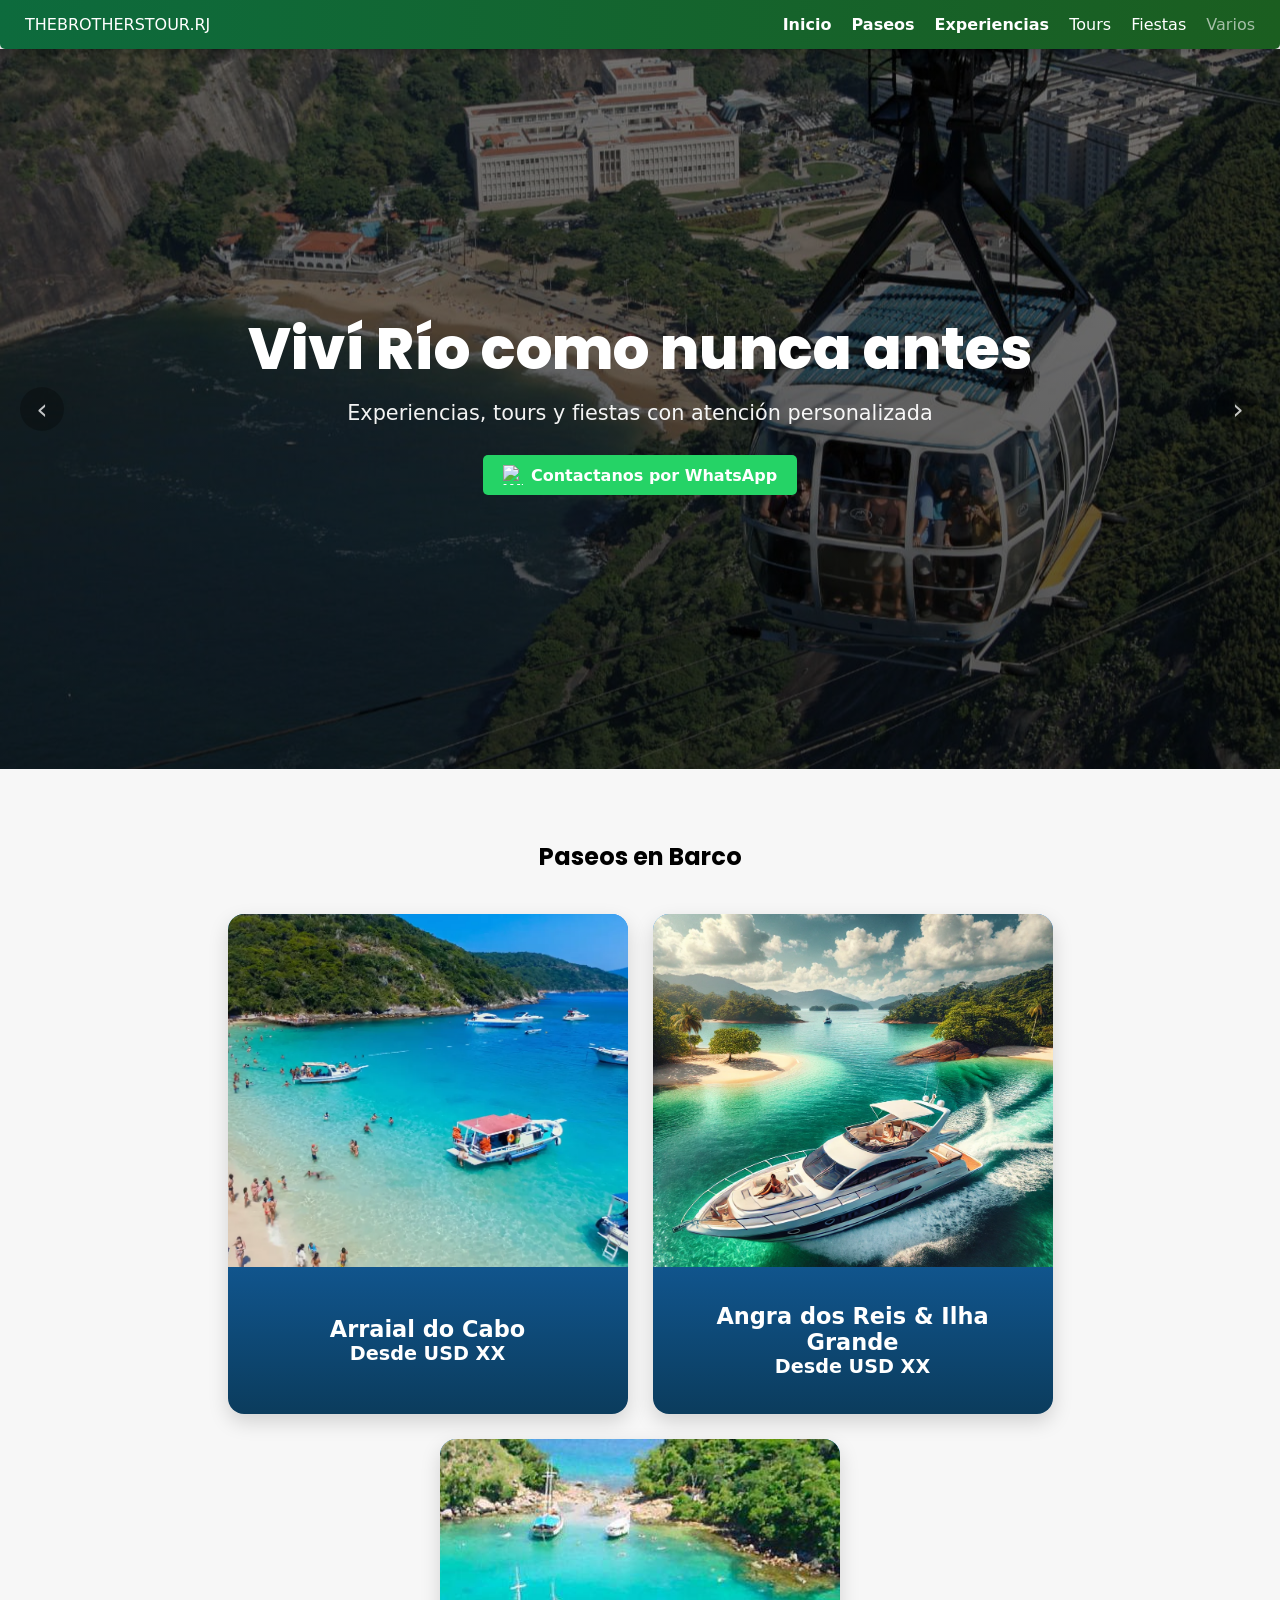
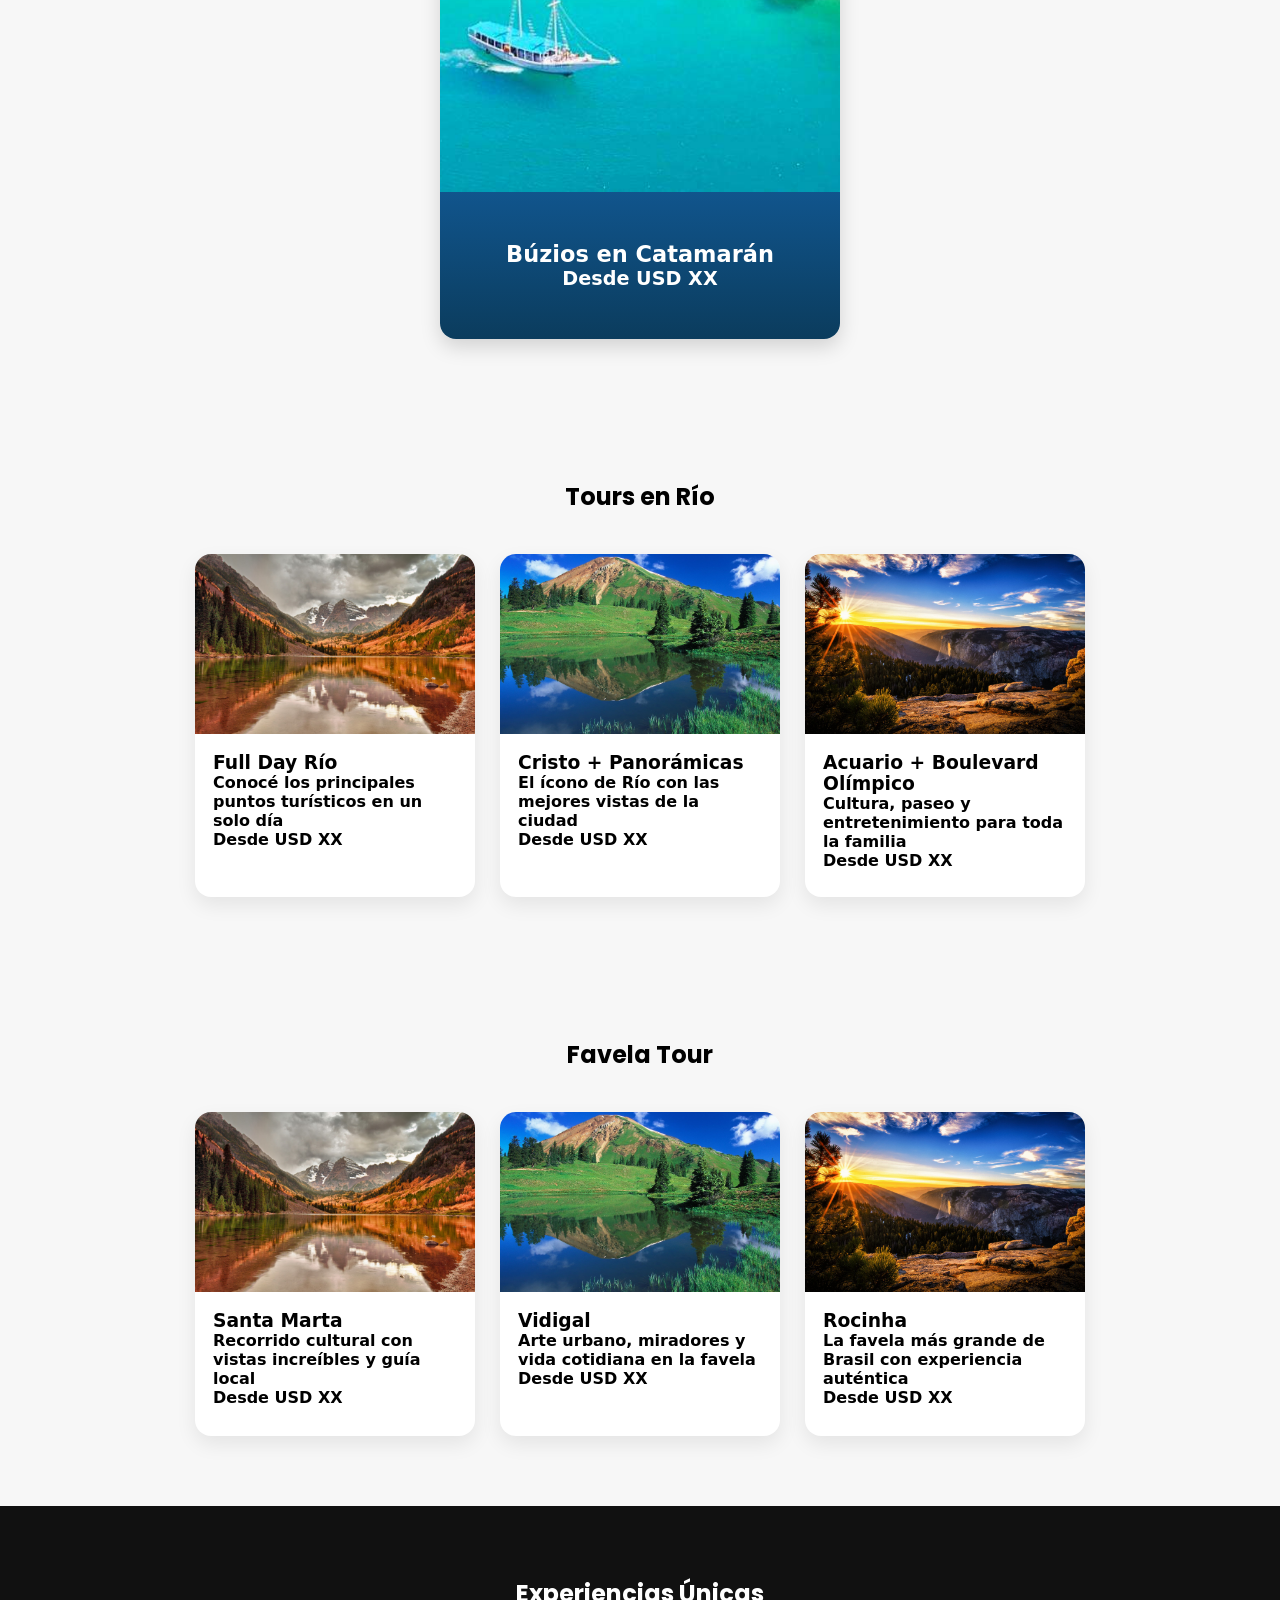
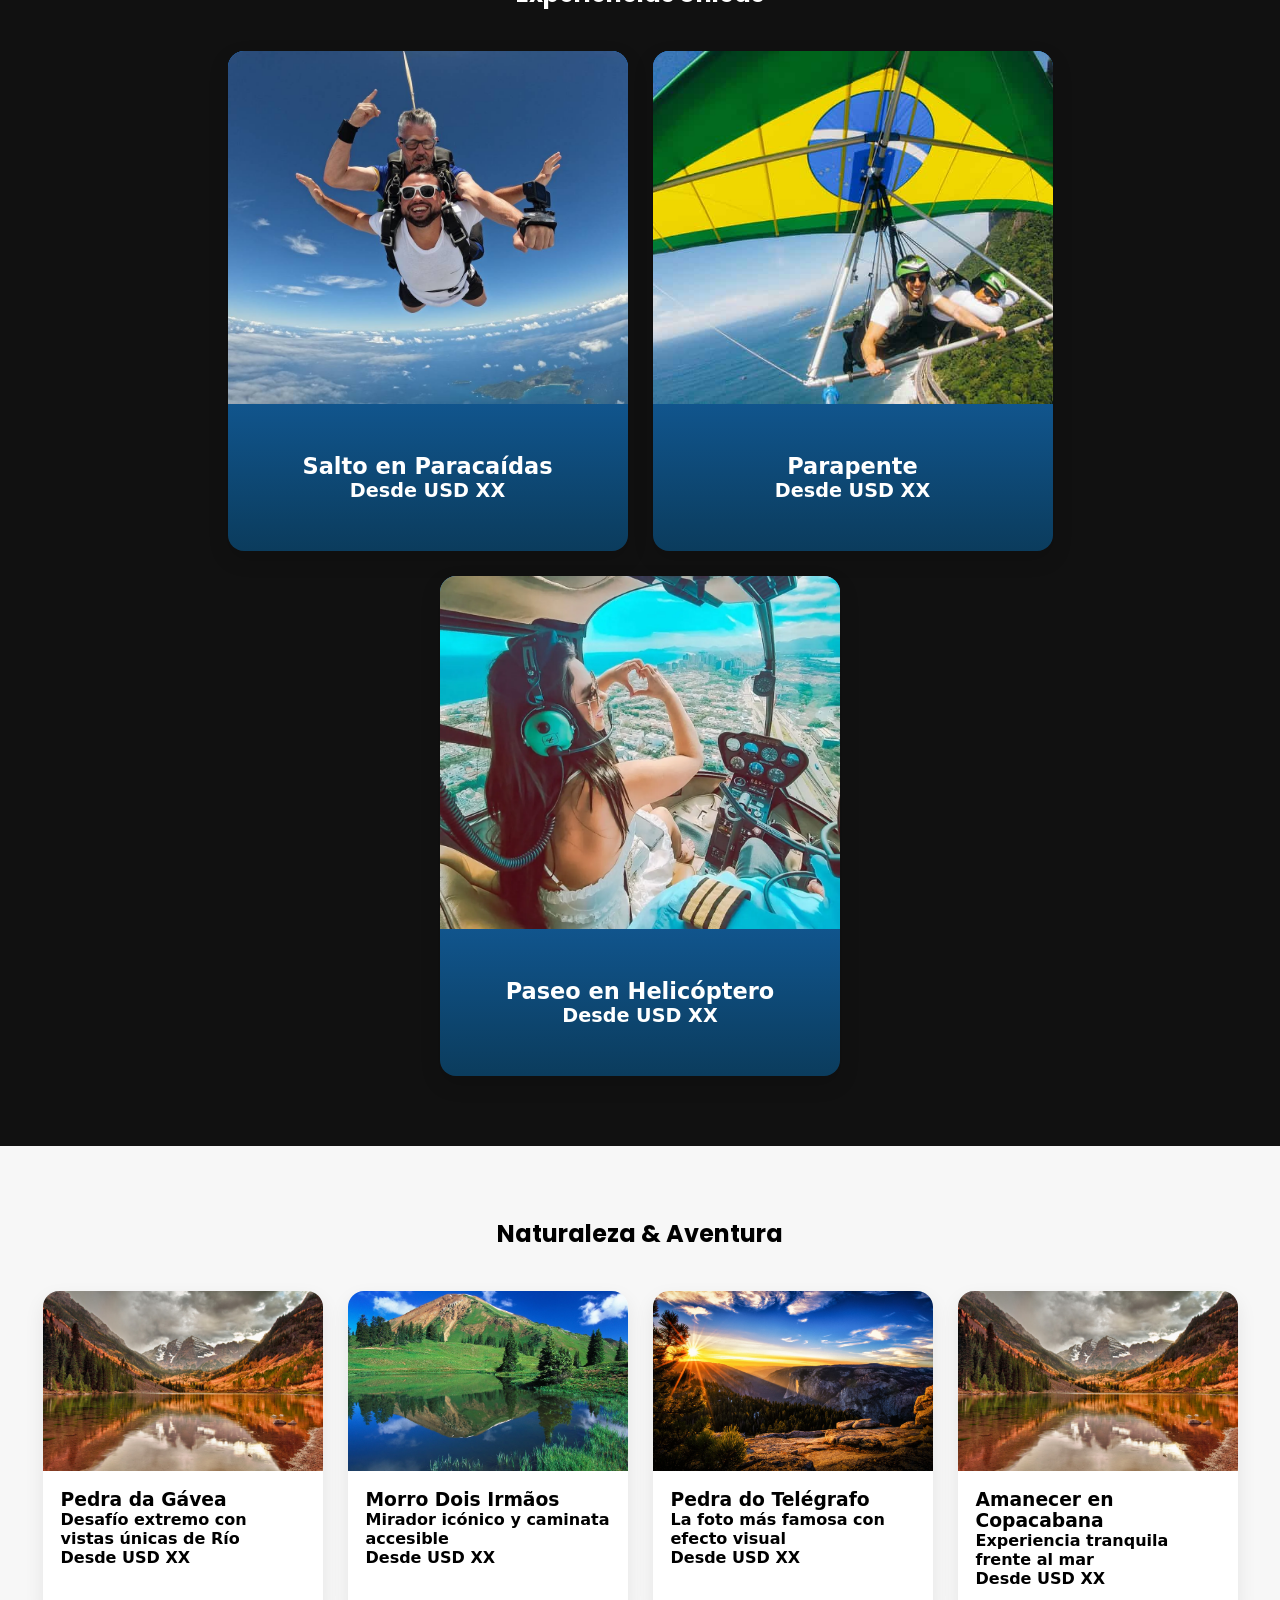
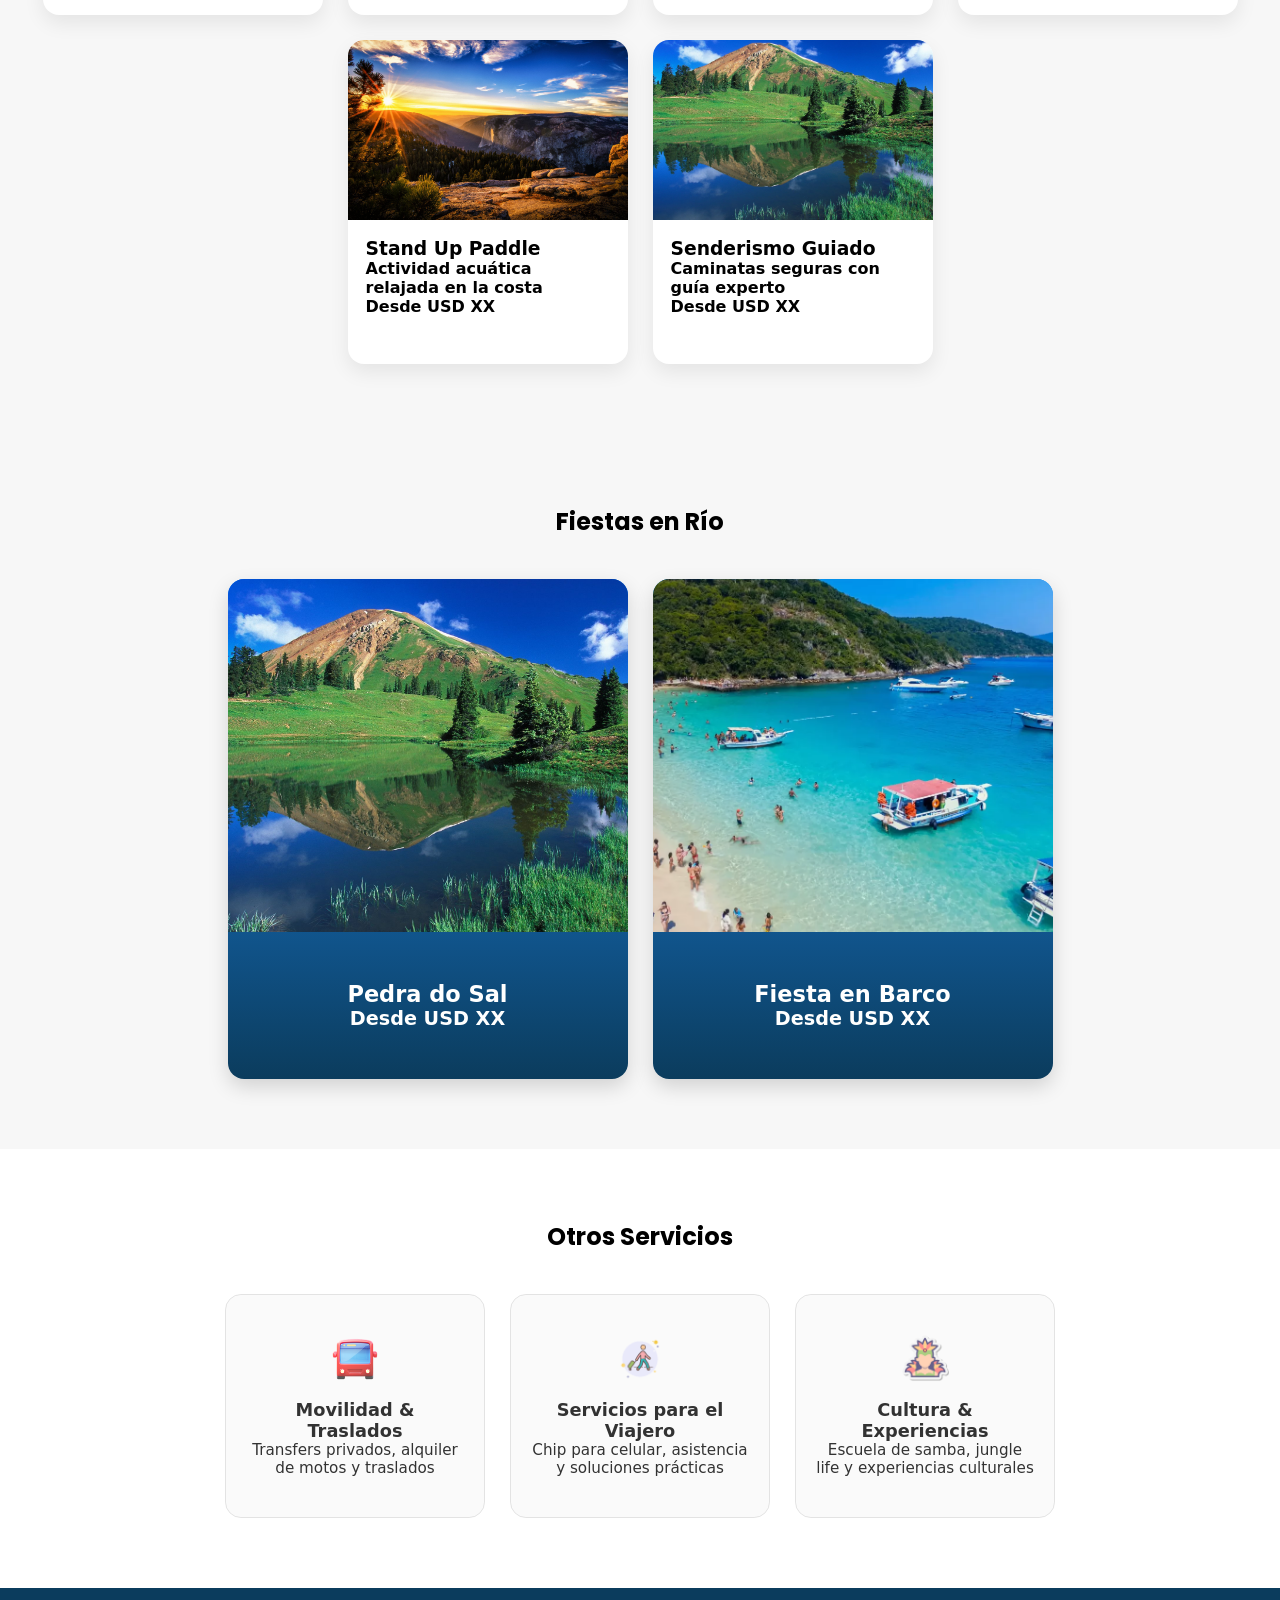
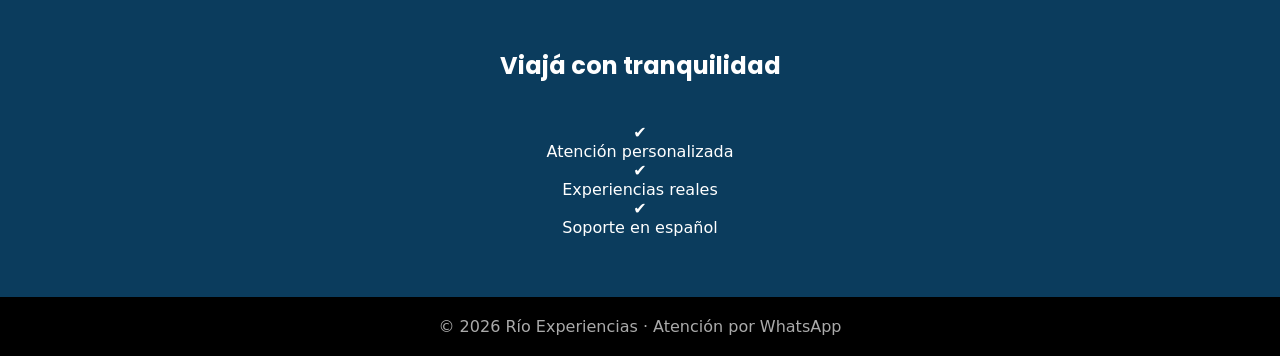
==== index.html @ 261db229 "aa" ====
<!DOCTYPE html>
<html lang="es">

<head>
    <meta charset="UTF-8">
    <title>Experiencias en Río</title>
    <meta name="viewport" content="width=device-width, initial-scale=1.0">
    <link rel="preconnect" href="https://fonts.googleapis.com">
    <link rel="preconnect" href="https://fonts.gstatic.com" crossorigin>
    <link href="https://fonts.googleapis.com/css2?family=Poppins:wght@400;700&display=swap" rel="stylesheet">
    <link rel="stylesheet" href="./css/styles.css">
</head>

<body>

    <!-- NAVBAR -->
    <header class="navbar">
        <div class="logo">THEBROTHERSTOUR.RJ</div>
        <nav>
            <a class="nav-main" href="#inicio">Inicio</a>
            <a class="nav-main" href="#paseos">Paseos</a>
            <a class="nav-main" href="#experiencias">Experiencias</a>
            <a href="#tours">Tours</a>
            <a href="#fiestas">Fiestas</a>
            <a class="nav-muted" href="#varios">Varios</a>
        </nav>
    </header>

    <!-- HERO -->
    <section class="hero" id="inicio">
        <div class="hero-slider">

            <div class="hero-slide active" style="background-image: url('./assets/portada1.jpeg');"></div>
            <div class="hero-slide" style="background-image: url('./assets/portada2.jpeg');"></div>
            <div class="hero-slide" style="background-image: url('./assets/portada3.jpeg');"></div>

        </div>

        <div class="hero-overlay"></div>

        <div class="hero-content">
            <h1>Viví Río como nunca antes</h1>
            <p>Experiencias, tours y fiestas con atención personalizada</p>
            <!-- Botón con ícono -->
            <a class="btn-whatsapp" href="https://wa.me/5491123456789" target="_blank">
                <img src="https://upload.wikimedia.org/wikipedia/commons/6/6b/WhatsApp.svg" alt="WhatsApp" class="icon">
                Contactanos por WhatsApp
            </a>
        </div>

        <button class="hero-nav prev" aria-label="Imagen anterior">‹</button>
        <button class="hero-nav next" aria-label="Imagen siguiente">›</button>
    </section>

    <main>

        <!-- PASEOS EN BARCO -->
        <section class="section section-secondary" id="paseos">
            <h2>Paseos en Barco</h2>

            <div class="cards">

                <!-- CARD 1 -->
                <a href="pages/paseos.html#arraial" class="card-link">
                    <article class="card card-primary">
                        <div class="card-media">
                            <img src="./assets/docabo.jpg" alt="Paseo en barco en Arraial do Cabo">
                        </div>
                        <div class="card-content">
                            <h3 class="card-title">Arraial do Cabo</h3>
                            <span class="card-price">Desde USD XX</span>
                        </div>
                    </article>
                </a>

                <!-- CARD 2 -->
                <a href="pages/paseos.html#angra" class="card-link">
                    <article class="card card-primary">
                        <div class="card-media">
                            <img src="./assets/angradosreis.jpeg" alt="Paseo en barco en Angra dos Reis e Ilha Grande">
                        </div>
                        <div class="card-content">
                            <h3 class="card-title">Angra dos Reis & Ilha Grande</h3>
                            <span class="card-price">Desde USD XX</span>
                        </div>
                    </article>
                </a>

                <!-- CARD 3 -->
                <a href="./pages/paseos.html#buzios" class="card-link">
                    <article class="card card-primary">
                        <div class="card-media">
                            <img src="./assets/buzioscatamaran.jpeg" alt="Paseo en catamarán en Búzios">
                        </div>
                        <div class="card-content">
                            <h3 class="card-title">Búzios en Catamarán</h3>
                            <span class="card-price">Desde USD XX</span>
                        </div>
                    </article>
                </a>

            </div>
        </section>

        <!-- TOURS EN RÍO -->
        <section class="section section-secondary" id="tours">
            <h2>Tours en Río</h2>

            <div class="cards">

                <!-- CARD 1 -->
                <article class="card card-secondary">
                    <div class="card-media">
                        <img src="./assets/prueba1.jpg" alt="Tour Full Day por Río de Janeiro">
                    </div>

                    <div class="card-content">
                        <h3 class="card-title">Full Day Río</h3>
                        <p class="card-description">
                            Conocé los principales puntos turísticos en un solo día
                        </p>
                        <span class="card-price">Desde USD XX</span>
                    </div>
                </article>

                <!-- CARD 2 -->
                <article class="card card-secondary">
                    <div class="card-media">
                        <img src="./assets/prueba2.jpg" alt="Cristo Redentor y vistas panorámicas de Río">
                    </div>

                    <div class="card-content">
                        <h3 class="card-title">Cristo + Panorámicas</h3>
                        <p class="card-description">
                            El ícono de Río con las mejores vistas de la ciudad
                        </p>
                        <span class="card-price">Desde USD XX</span>
                    </div>
                </article>

                <!-- CARD 3 -->
                <article class="card card-secondary">
                    <div class="card-media">
                        <img src="./assets/prueba3.jpg" alt="Acuario de Río y Boulevard Olímpico">
                    </div>

                    <div class="card-content">
                        <h3 class="card-title">Acuario + Boulevard Olímpico</h3>
                        <p class="card-description">
                            Cultura, paseo y entretenimiento para toda la familia
                        </p>
                        <span class="card-price">Desde USD XX</span>
                    </div>
                </article>

            </div>
        </section>

        <!-- FAVELA TOUR -->
        <section class="section section-secondary">
            <h2>Favela Tour</h2>

            <div class="cards">

                <!-- CARD 1 -->
                <article class="card card-secondary">
                    <div class="card-media">
                        <img src="./assets/prueba1.jpg" alt="Favela Santa Marta Río de Janeiro">
                    </div>

                    <div class="card-content">
                        <h3 class="card-title">Santa Marta</h3>
                        <p class="card-description">
                            Recorrido cultural con vistas increíbles y guía local
                        </p>
                        <span class="card-price">Desde USD XX</span>
                    </div>
                </article>

                <!-- CARD 2 -->
                <article class="card card-secondary">
                    <div class="card-media">
                        <img src="./assets/prueba2.jpg" alt="Favela Vidigal Río de Janeiro">
                    </div>

                    <div class="card-content">
                        <h3 class="card-title">Vidigal</h3>
                        <p class="card-description">
                            Arte urbano, miradores y vida cotidiana en la favela
                        </p>
                        <span class="card-price">Desde USD XX</span>
                    </div>
                </article>

                <!-- CARD 3 -->
                <article class="card card-secondary">
                    <div class="card-media">
                        <img src="./assets/prueba3.jpg" alt="Favela Rocinha Río de Janeiro">
                    </div>

                    <div class="card-content">
                        <h3 class="card-title">Rocinha</h3>
                        <p class="card-description">
                            La favela más grande de Brasil con experiencia auténtica
                        </p>
                        <span class="card-price">Desde USD XX</span>
                    </div>
                </article>

            </div>
        </section>


        <!-- EXPERIENCIAS -->
        <section class="section section-primary" id="experiencias">
            <h2>Experiencias Únicas</h2>

            <div class="cards">

                <!-- CARD 1 -->
                <a href="pages/experiencias.html#paracaidas" class="card-link">
                    <article class="card card-primary">
                        <div class="card-media">
                            <img src="./assets/paracaidas.jpg" alt="Salto en paracaídas en Río de Janeiro">
                        </div>

                        <div class="card-content">
                            <h3 class="card-title">Salto en Paracaídas</h3>
                            <span class="card-price">Desde USD XX</span>
                        </div>
                    </article>
                </a>

                <!-- CARD 2 -->
                <a href="pages/experiencias.html#parapente" class="card-link">
                    <article class="card card-primary">
                        <div class="card-media">
                            <img src="./assets/parapente.jpg" alt="Parapente sobre Río de Janeiro">
                        </div>

                        <div class="card-content">
                            <h3 class="card-title">Parapente</h3>
                            <span class="card-price">Desde USD XX</span>
                        </div>
                    </article>
                </a>

                <!-- CARD 3 -->
                <a href="pages/experiencias.html#helicoptero" class="card-link">
                    <article class="card card-primary">
                        <div class="card-media">
                            <img src="./assets/helicoptero.jpg" alt="Paseo en helicóptero en Río de Janeiro">
                        </div>

                        <div class="card-content">
                            <h3 class="card-title">Paseo en Helicóptero</h3>
                            <span class="card-price">Desde USD XX</span>
                        </div>
                    </article>
                </a>

            </div>
        </section>

        <!-- NATURALEZA -->
        <section class="section section-secondary">
            <h2>Naturaleza & Aventura</h2>

            <div class="cards">

                <!-- CARD 1 -->
                <article class="card card-secondary">
                    <div class="card-media">
                        <img src="./assets/prueba1.jpg" alt="Trilha a Pedra da Gávea">
                    </div>
                    <div class="card-content">
                        <h3 class="card-title">Pedra da Gávea</h3>
                        <p class="card-description">
                            Desafío extremo con vistas únicas de Río
                        </p>
                        <span class="card-price">Desde USD XX</span>
                    </div>
                </article>

                <!-- CARD 2 -->
                <article class="card card-secondary">
                    <div class="card-media">
                        <img src="./assets/prueba2.jpg" alt="Trilha Morro Dois Irmãos">
                    </div>
                    <div class="card-content">
                        <h3 class="card-title">Morro Dois Irmãos</h3>
                        <p class="card-description">
                            Mirador icónico y caminata accesible
                        </p>
                        <span class="card-price">Desde USD XX</span>
                    </div>
                </article>

                <!-- CARD 3 -->
                <article class="card card-secondary">
                    <div class="card-media">
                        <img src="./assets/prueba3.jpg" alt="Pedra do Telégrafo Río de Janeiro">
                    </div>
                    <div class="card-content">
                        <h3 class="card-title">Pedra do Telégrafo</h3>
                        <p class="card-description">
                            La foto más famosa con efecto visual
                        </p>
                        <span class="card-price">Desde USD XX</span>
                    </div>
                </article>

                <!-- CARD 4 -->
                <article class="card card-secondary">
                    <div class="card-media">
                        <img src="./assets/prueba1.jpg" alt="Amanecer en Copacabana">
                    </div>
                    <div class="card-content">
                        <h3 class="card-title">Amanecer en Copacabana</h3>
                        <p class="card-description">
                            Experiencia tranquila frente al mar
                        </p>
                        <span class="card-price">Desde USD XX</span>
                    </div>
                </article>

                <!-- CARD 5 -->
                <article class="card card-secondary">
                    <div class="card-media">
                        <img src="./assets/prueba3.jpg" alt="Stand Up Paddle en Río">
                    </div>
                    <div class="card-content">
                        <h3 class="card-title">Stand Up Paddle</h3>
                        <p class="card-description">
                            Actividad acuática relajada en la costa
                        </p>
                        <span class="card-price">Desde USD XX</span>
                    </div>
                </article>

                <!-- CARD 6 -->
                <article class="card card-secondary">
                    <div class="card-media">
                        <img src="./assets/prueba2.jpg" alt="Senderismo guiado en Río de Janeiro">
                    </div>
                    <div class="card-content">
                        <h3 class="card-title">Senderismo Guiado</h3>
                        <p class="card-description">
                            Caminatas seguras con guía experto
                        </p>
                        <span class="card-price">Desde USD XX</span>
                    </div>
                </article>

            </div>
        </section>

        <!-- FIESTAS -->
        <section class="section section-secondary" id="fiestas">
            <h2>Fiestas en Río</h2>

            <div class="cards">

                <!-- CARD 1 -->
                <a href="pages/fiestas.html#pedra-do-sal" class="card-link">
                    <article class="card card-primary">
                        <div class="card-media">
                            <img src="./assets/prueba2.jpg" alt="Fiesta en Pedra do Sal Río de Janeiro">
                        </div>

                        <div class="card-content">
                            <h3 class="card-title">Pedra do Sal</h3>
                            <span class="card-price">Desde USD XX</span>
                        </div>
                    </article>
                </a>

                <!-- CARD 2 -->
                <a href="pages/fiestas.html#fiesta-barco" class="card-link">
                    <article class="card card-primary">
                        <div class="card-media">
                            <img src="./assets/docabo.jpg" alt="Fiesta en barco en Río de Janeiro">
                        </div>

                        <div class="card-content">
                            <h3 class="card-title">Fiesta en Barco</h3>
                            <span class="card-price">Desde USD XX</span>
                        </div>
                    </article>
                </a>

            </div>
        </section>

        <!-- VARIOS -->
        <section class="section section-tertiary" id="varios">
            <h2>Otros Servicios</h2>

            <div class="cards">

                <!-- CARD 1 -->
                <article class="card card-tertiary">
                    <div class="card-icon">
                        <img src="./assets/iconos/icons8-bus-94.png" alt="Movilidad y Traslados">
                    </div>

                    <div class="card-content">
                        <h3 class="card-title">Movilidad & Traslados</h3>
                        <p class="card-description">
                            Transfers privados, alquiler de motos y traslados
                        </p>
                    </div>
                </article>

                <!-- CARD 2 -->
                <article class="card card-tertiary">
                    <div class="card-icon">
                        <img src="./assets/iconos/icons8-traveler-100.png" alt="Servicios para el viajero">
                    </div>

                    <div class="card-content">
                        <h3 class="card-title">Servicios para el Viajero</h3>
                        <p class="card-description">
                            Chip para celular, asistencia y soluciones prácticas
                        </p>
                    </div>
                </article>

                <!-- CARD 3 -->
                <article class="card card-tertiary">
                    <div class="card-icon">
                        <img src="./assets/iconos/icons8-carnival-queen-100.png" alt="Cultura y experiencias en Río">
                    </div>

                    <div class="card-content">
                        <h3 class="card-title">Cultura & Experiencias</h3>
                        <p class="card-description">
                            Escuela de samba, jungle life y experiencias culturales
                        </p>
                    </div>
                </article>

            </div>
        </section>

        <!-- CONFIANZA -->
        <section class="section section-confidence">
            <h2>Viajá con tranquilidad</h2>

            <div class="confidence-items">
                <div class="confidence-item">
                    <span class="confidence-icon">✔</span>
                    <p>Atención personalizada</p>
                </div>

                <div class="confidence-item">
                    <span class="confidence-icon">✔</span>
                    <p>Experiencias reales</p>
                </div>

                <div class="confidence-item">
                    <span class="confidence-icon">✔</span>
                    <p>Soporte en español</p>
                </div>
            </div>
        </section>

    </main>

    <!-- FOOTER -->
    <footer class="footer">
        <p>© 2026 Río Experiencias · Atención por WhatsApp</p>
    </footer>
    <script src="./JS/main.js"></script>

</body>

</html>
---- css/styles.css ----
/* RESET */
* {
    margin: 0;
    padding: 0;
    box-sizing: border-box;
    font-family: system-ui, sans-serif;
}

/* separacion de listas generales*/
li>ul {
    margin-top: 10px;
    /* separa la sublista del texto del LI padre */
    margin-left: 20px;
    /* indentación para la sublista */
    padding-left: 0;
    /* opcional, para evitar doble indentación en algunos navegadores */
}

/* tipografias */
h2 {
    font-family: 'Poppins', sans-serif;
}

/* NAVBAR */
.navbar {
    display: flex;
    justify-content: space-between;
    align-items: center;
    padding: 15px 25px;
    background: linear-gradient(90deg, #0d6b3d 0%, #1b5e20 100%);
    box-shadow: 0 2px 10px rgba(0, 0, 0, 0.3);
    position: sticky;
    top: 0;
    z-index: 100;
    border-radius: 0 0 5px 5px;
}

.navbar a {
    margin-left: 15px;
    text-decoration: none;
    color: white;
    transition: color 0.3s, text-shadow 0.3s;
}

.navbar a:hover {
    color: #ffd700;
    /* amarillo vibrante */
    text-shadow: 0 0 5px #ffd700;
}

.nav-main {
    font-weight: 700;
}

.nav-muted {
    opacity: 0.6;
}

.logo {
    color: white;
}

/* =====================
   HERO
===================== */
.hero {
    position: relative;
    min-height: 80vh;
    width: 100%;
    overflow: hidden;
    color: #ffffff;
    display: flex;
    align-items: center;
    justify-content: center;
    text-align: center;
}

/* =====================
   SLIDER
===================== */
.hero-slider {
    position: absolute;
    inset: 0;
    z-index: 1;
}

.hero-slide {
    position: absolute;
    inset: 0;
    background-size: cover;
    background-position: center;
    opacity: 0;
    transition: opacity 0.8s ease-in-out;
}

.hero-slide.active {
    opacity: 1;
}

/* =====================
   OVERLAY (contraste texto)
===================== */
.hero-overlay {
    position: absolute;
    inset: 0;
    background: linear-gradient(rgba(0, 0, 0, 0.55),
            rgba(0, 0, 0, 0.65));
    z-index: 2;
}

/* =====================
   CONTENIDO
===================== */
.hero-content {
    position: relative;
    z-index: 3;
    max-width: 900px;
    padding: 0 20px;
}

.hero h1 {
    font-size: clamp(2.4rem, 5vw, 3.6rem);
    font-weight: 800;
    line-height: 1.1;
    font-family: 'Poppins', sans-serif;
}

.hero p {
    margin: 20px 0 30px;
    font-size: clamp(1.1rem, 2.5vw, 1.3rem);
    opacity: 0.95;
}

/* =====================
   CTA WHATSAPP
===================== */
.btn-whatsapp {
    display: inline-flex;
    align-items: center;
    gap: 8px;
    /* espacio entre ícono y texto */
    background-color: #25D366;
    color: white;
    padding: 10px 20px;
    border-radius: 5px;
    text-decoration: none;
    font-weight: bold;
    transition: background-color 0.3s;
}

.btn-whatsapp:hover {
    background-color: #1ebe57;
}

.btn-whatsapp .icon {
    width: 20px;
    height: 20px;
}

/* =====================
   FLECHAS (UX DISCRETO)
===================== */
.hero-nav {
    position: absolute;
    top: 50%;
    transform: translateY(-50%);
    z-index: 4;
    background: rgba(0, 0, 0, 0.35);
    color: #fff;
    border: none;
    width: 44px;
    height: 44px;
    border-radius: 50%;
    cursor: pointer;
    font-size: 1.8rem;
    display: flex;
    align-items: center;
    justify-content: center;
    transition: background 0.2s ease, opacity 0.2s ease;
    opacity: 0.75;
}

.hero-nav:hover {
    background: rgba(0, 0, 0, 0.55);
    opacity: 1;
}

.hero-nav.prev {
    left: 20px;
}

.hero-nav.next {
    right: 20px;
}

/* =====================
   MOBILE
===================== */
@media (max-width: 768px) {
    .hero {
        min-height: 70vh;
    }

    .hero h1 {
        font-size: 2.2rem;
    }

    .hero p {
        font-size: 1.1rem;
    }

    .hero-nav {
        width: 38px;
        height: 38px;
        font-size: 1.5rem;
    }

    .hero-nav.prev {
        left: 10px;
    }

    .hero-nav.next {
        right: 10px;
    }
}



/* SECTIONS */
.section {
    padding: 70px 20px;
}

.section-primary {
    background: #111;
    color: #fff;
}

.section-secondary {
    background: #f7f7f7;
}

.section-tertiary {
    background: #fff;
}

.section h2 {
    text-align: center;
    margin-bottom: 40px;
}


.fondoSectionDos {
    box-shadow: inset 0 1px 0 rgba(0, 0, 0, 0.03);
    background: linear-gradient(180deg,
            #f2f9f5 0%,
            #e3f3ea 100%);
    border-radius: 20px;
}


/* CARDS CONTAINER */
.cards {
    display: flex;
    flex-wrap: wrap;
    justify-content: center;
    gap: 25px;
}

/* CARD BASE */
.card {
    padding: 40px 20px;
    border-radius: 16px;
    text-align: center;
    cursor: pointer;
    transition: transform 0.3s;
}

/* Cards que llevan imagen y anulan la de arriba */
.card-primary,
.card-secondary {
    padding: 0;
    /* IMPORTANTE: la imagen necesita espacio limpio */
    overflow: hidden;
}

.card-link {
    text-decoration: none;
    color: inherit;
    display: block;
}

/* Estilo comun de la imagen CARD */
.card-media {
    width: 100%;
}

.card-media img {
    width: 100%;
    height: 100%;
    object-fit: cover;
    display: block;
}

.card:hover {
    transform: translateY(-5px);
}

/* CARD JERARQUÍA */

/* 🔥 PRIMARIO */
/* 🔥 PRIMARIO */
/* Contenedor de tarjetas */
.cards-grid {
    display: flex;
    /* flexbox para alinear tarjetas */
    flex-wrap: wrap;
    /* permite varias filas */
    gap: 20px;
    /* espacio entre tarjetas */
    justify-content: center;
    /* centra las tarjetas */
}

/* Tarjeta principal */
.card-primary {
    width: 400px;
    /* ancho más grande */
    aspect-ratio: 4/5;
    /* mantiene proporción uniforme */
    background: linear-gradient(180deg, #1e90ff, #0b3c5d);
    color: white;
    font-weight: 700;
    font-size: 1.2rem;
    display: flex;
    flex-direction: column;
    /* imagen arriba, contenido abajo */
    border-radius: 16px;
    /* bordes suaves */
    overflow: hidden;
    /* evita que el contenido se salga */
    box-shadow: 0 8px 20px rgba(0, 0, 0, 0.15);
    /* sombra ligera */
    transition: transform 0.3s;
    /* efecto hover */
}

.card-primary:hover {
    transform: translateY(-5px);
    /* elevación al pasar el mouse */
}

/* Imagen dominante */
.card-primary .card-media {
    flex: 3;
    /* ocupa más espacio (aprox. 75%) */
    overflow: hidden;
}

.card-primary .card-media img {
    width: 100%;
    height: 100%;
    object-fit: cover;
    /* no deforma la imagen */
    display: block;
}

/* Contenido de la tarjeta */
.card-primary .card-content {
    flex: 1;
    /* ocupa menos espacio (aprox. 25%) */
    padding: 15px 20px;
    /* espacio interno suficiente */
    text-align: center;
    display: flex;
    flex-direction: column;
    justify-content: center;
    /* centra verticalmente el texto */
}

/* ⭐ SECUNDARIO */
.card-secondary {
    background: white;
    width: 280px;
    font-weight: 600;
    box-shadow: 0 8px 20px rgba(0, 0, 0, 0.08);
}

/* Imagen equilibrada */
.card-secondary .card-media {
    height: 45%;
    min-height: 180px;
}

/* Contenido */
.card-secondary .card-content {
    padding: 18px;
    text-align: left;
}

/* ➕ TERCIARIO */
.card-tertiary {
    background: #fafafa;
    width: 260px;
    font-size: 0.95rem;
    opacity: 0.8;
    border: 1px solid #ddd;
}

.card-tertiary .card-icon img {
    /*icono de la card*/
    width: 48px;
    margin-bottom: 12px;
}

/* CONFIANZA */
.section-confidence {
    background: #0b3c5d;
    color: white;
    text-align: center;
    padding: 60px 20px;
}

/* FOOTER */
.footer {
    background: #000;
    color: #aaa;
    text-align: center;
    padding: 20px;
}


/* PAGINA EXPERIENCIAS ACOPLaNDO CSS VIGENTE */
.experience-slider {
    position: relative;
    width: 800px;
    /* ancho fijo del slider */
    height: 450px;
    /* altura fija */
    margin: 0 auto;
    /* centra horizontalmente en la página */
    overflow: hidden;
    border-radius: 15px;
    box-shadow: 0 5px 15px rgba(0, 0, 0, 0.5);

}

.experience-slider .slide {
    display: none;
    width: 100%;
    height: 100%;
}

.experience-slider .slide.active {
    display: block;
}

.experience-slider img {
    width: 100%;
    height: 100%;
    object-fit: cover;
    /* recorta la imagen si es necesario */
    object-position: center;
    /* mantiene la imagen centrada */
    border-radius: 15px;
}

/* Flechas de navegación */
.slide-nav {
    position: absolute;
    top: 50%;
    transform: translateY(-50%);
    background: rgba(0, 0, 0, 0.4);
    color: #fff;
    border: none;
    font-size: 2rem;
    padding: 5px 15px;
    cursor: pointer;
    border-radius: 50%;
    z-index: 10;
}

.slide-nav.prev {
    left: 10px;
}

.slide-nav.next {
    right: 10px;
}

/*seccin experiencias dentro de experiencias.html */
.section-experiencias {
    max-width: 900px;
    /* ancho máximo centralizado */
    margin: 60px auto;
    /* separaciones arriba/abajo y centrado horizontal */
    padding: 20px 20px;
}

.section-experiencias h3 {
    text-align: center;
    font-size: 2rem;
    font-weight: 700;
    margin-bottom: 20px;
    color: #222;
    /* puedes usar color principal del sitio */
}

.section-experiencias p {
    font-size: 1.1rem;
    line-height: 1.6;
    margin-bottom: 15px;
    color: #333;
}

.section-experiencias ul {
    list-style: disc;
    padding-left: 25px;
    margin-bottom: 20px;
}

.section-experiencias ul li {
    margin-bottom: 10px;
    font-size: 1rem;
    color: #444;
}

.section-experiencias .experience-slider {
    position: relative;
    margin: 30px auto;
    /* ✅ auto, no 0 */
    overflow: hidden;
    border-radius: 10px;
}

.section-experiencias .experience-slider .slide {
    display: none;
    width: 100%;
}

.section-experiencias .experience-slider .slide.active {
    display: block;
}

.section-experiencias .experience-slider img {
    width: 100%;
    height: 100%;
    /* ✅ no auto */
    display: block;
    object-fit: cover;
    border-radius: 10px;
}

.section-experiencias .experience-slider .slide-nav {
    position: absolute;
    top: 50%;
    transform: translateY(-50%);
    background: rgba(0, 0, 0, 0.4);
    color: #fff;
    border: none;
    font-size: 2rem;
    padding: 5px 15px;
    cursor: pointer;
    border-radius: 5px;
}

.section-experiencias .experience-slider .slide-nav.prev {
    left: 10px;
}

.section-experiencias .experience-slider .slide-nav.next {
    right: 10px;
}

.section-experiencias .btn-whatsapp {
    display: table;
    /* permite centrar con margin auto */
    margin: 20px auto 0;
    /* centrado horizontal, separacion arriba */
    background: #25d366;
    color: #fff;
    padding: 15px 30px;
    border-radius: 30px;
    font-weight: 700;
    text-decoration: none;
    text-align: center;
    transition: 0.3s;
}

.section-experiencias .btn-whatsapp:hover {
    background: #1ebe57;
}
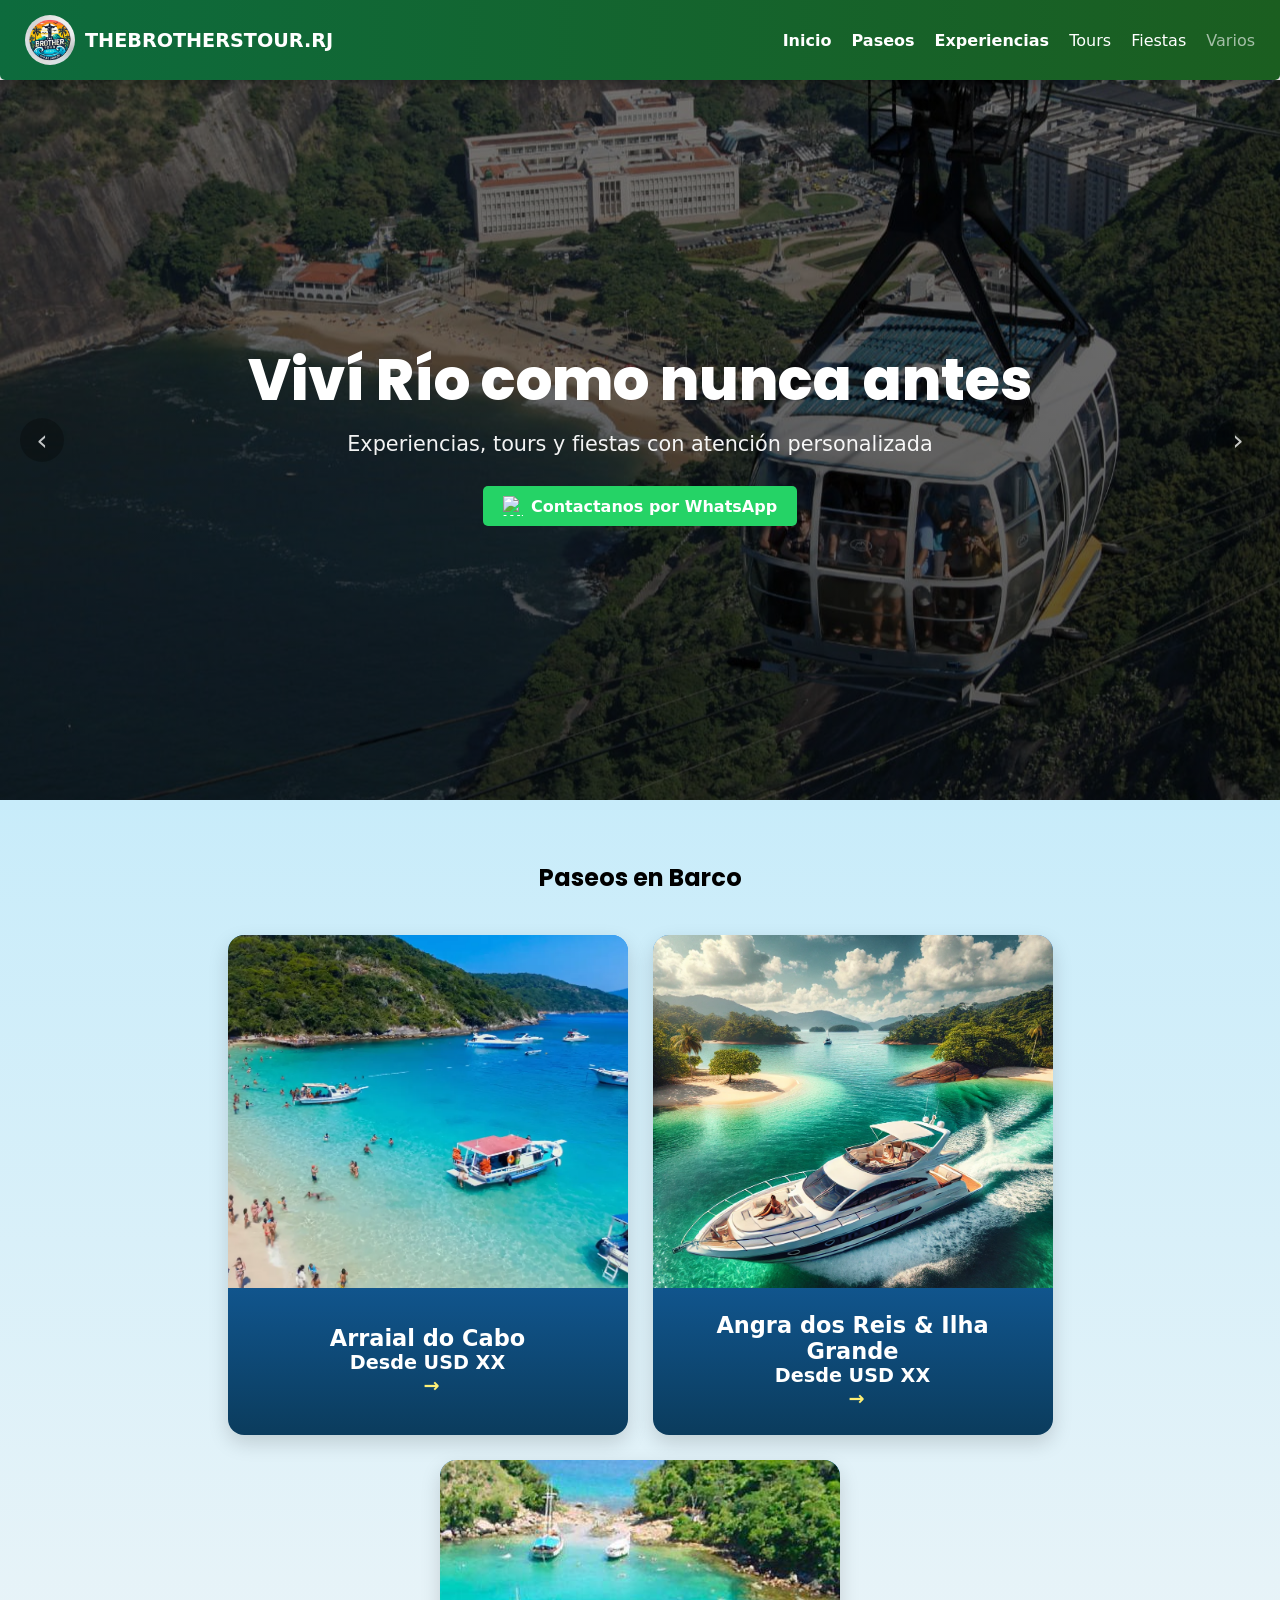
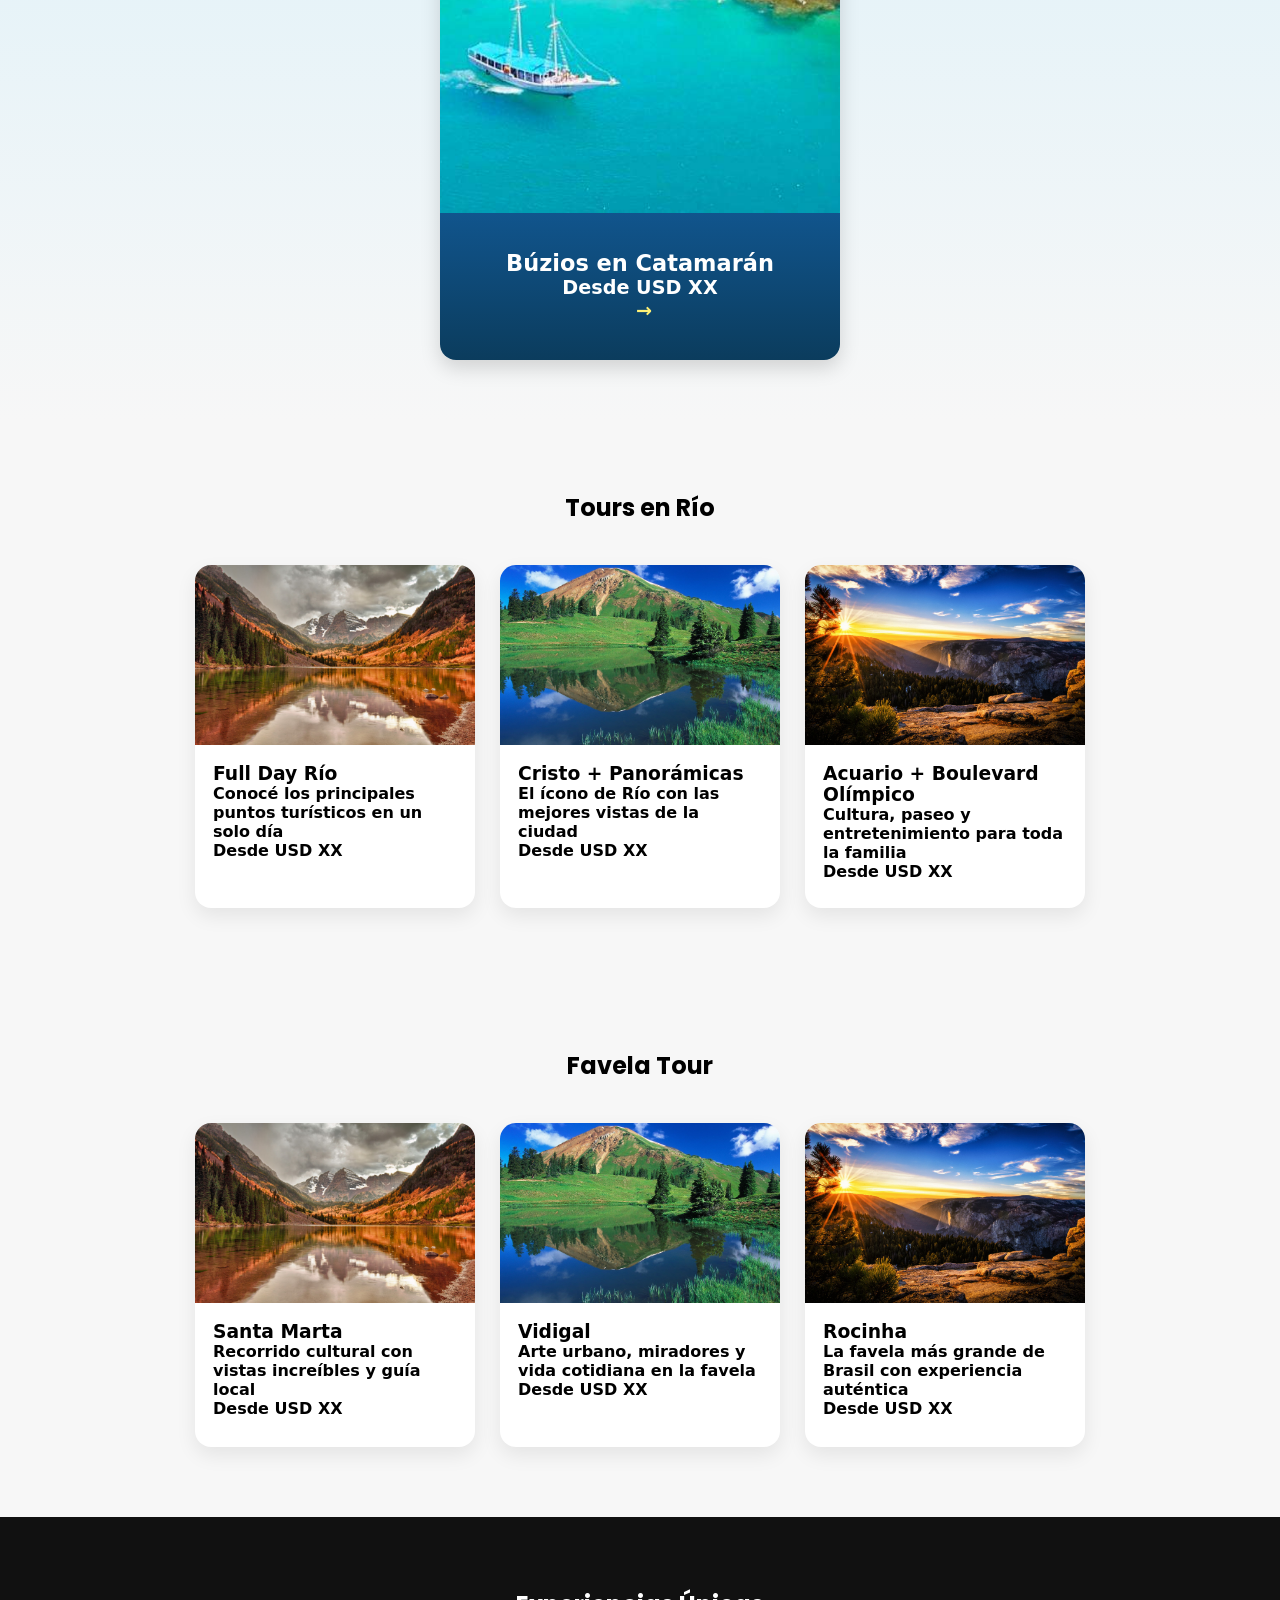
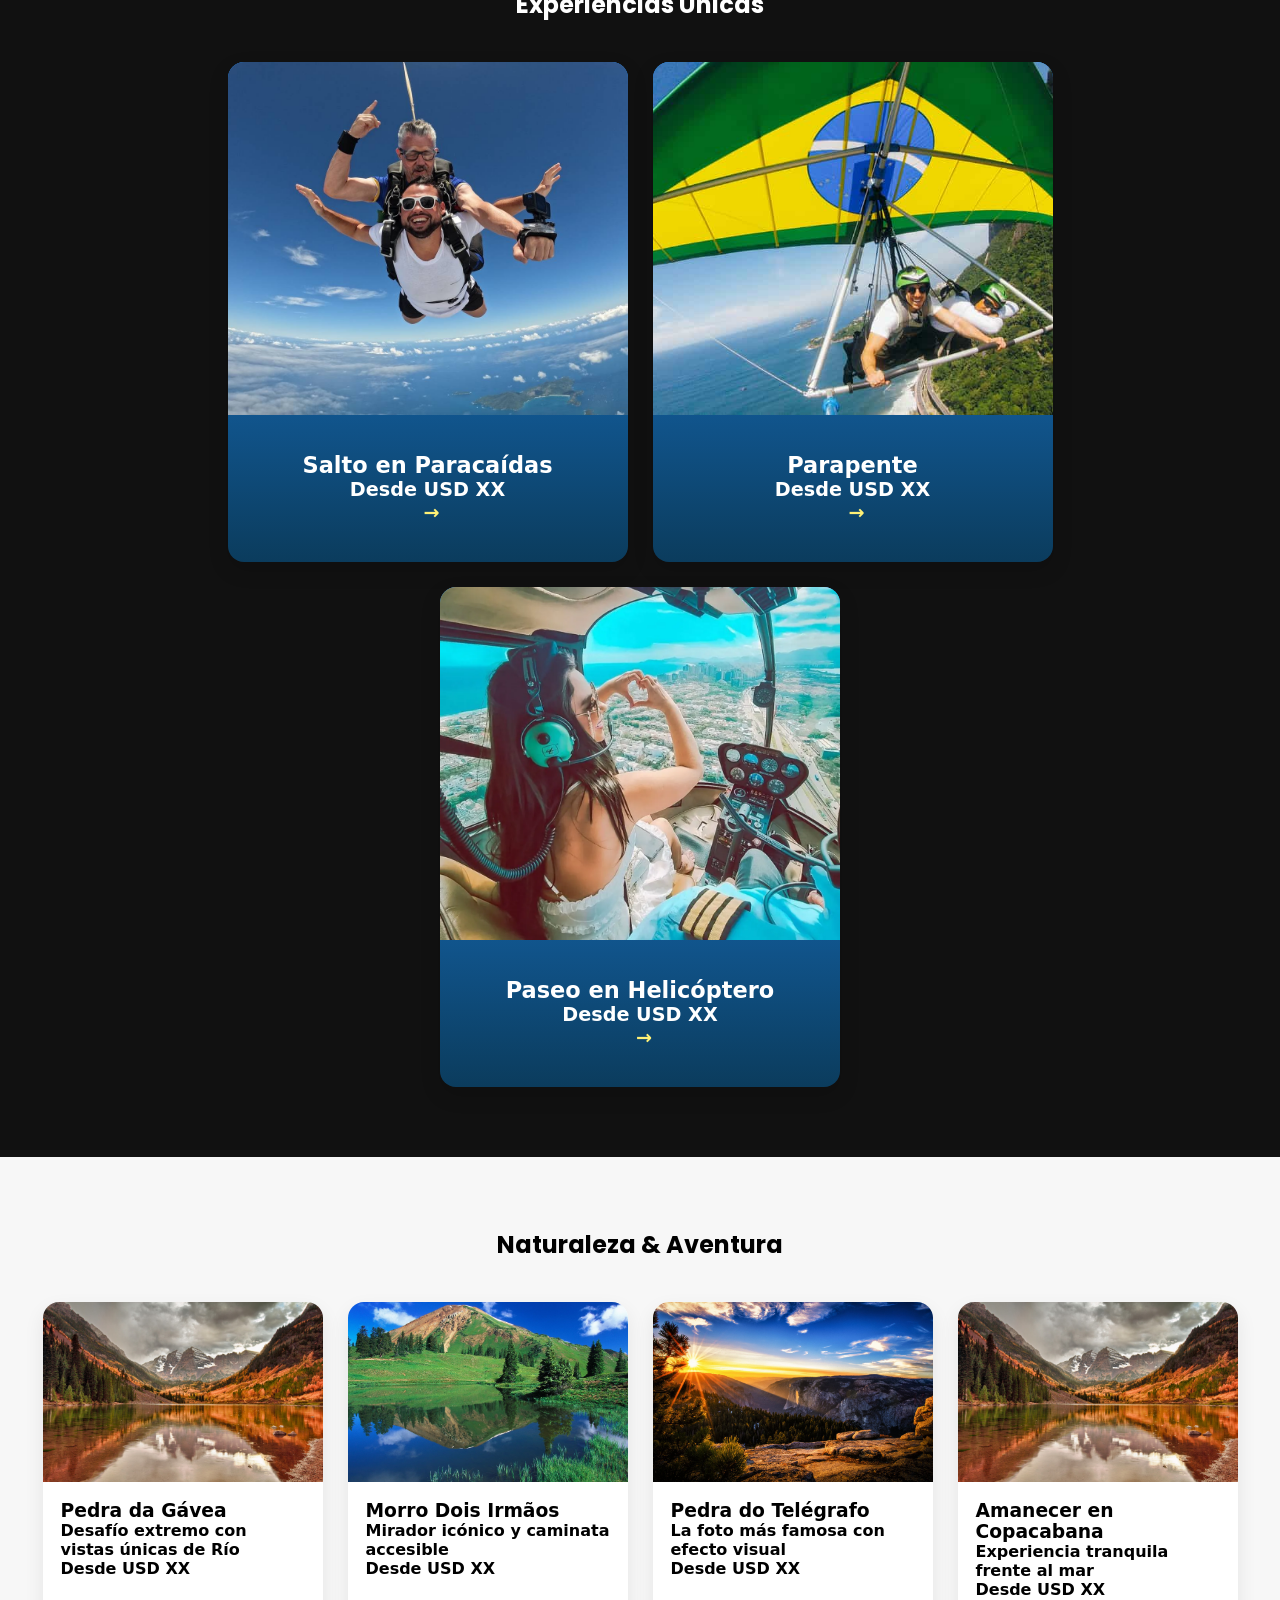
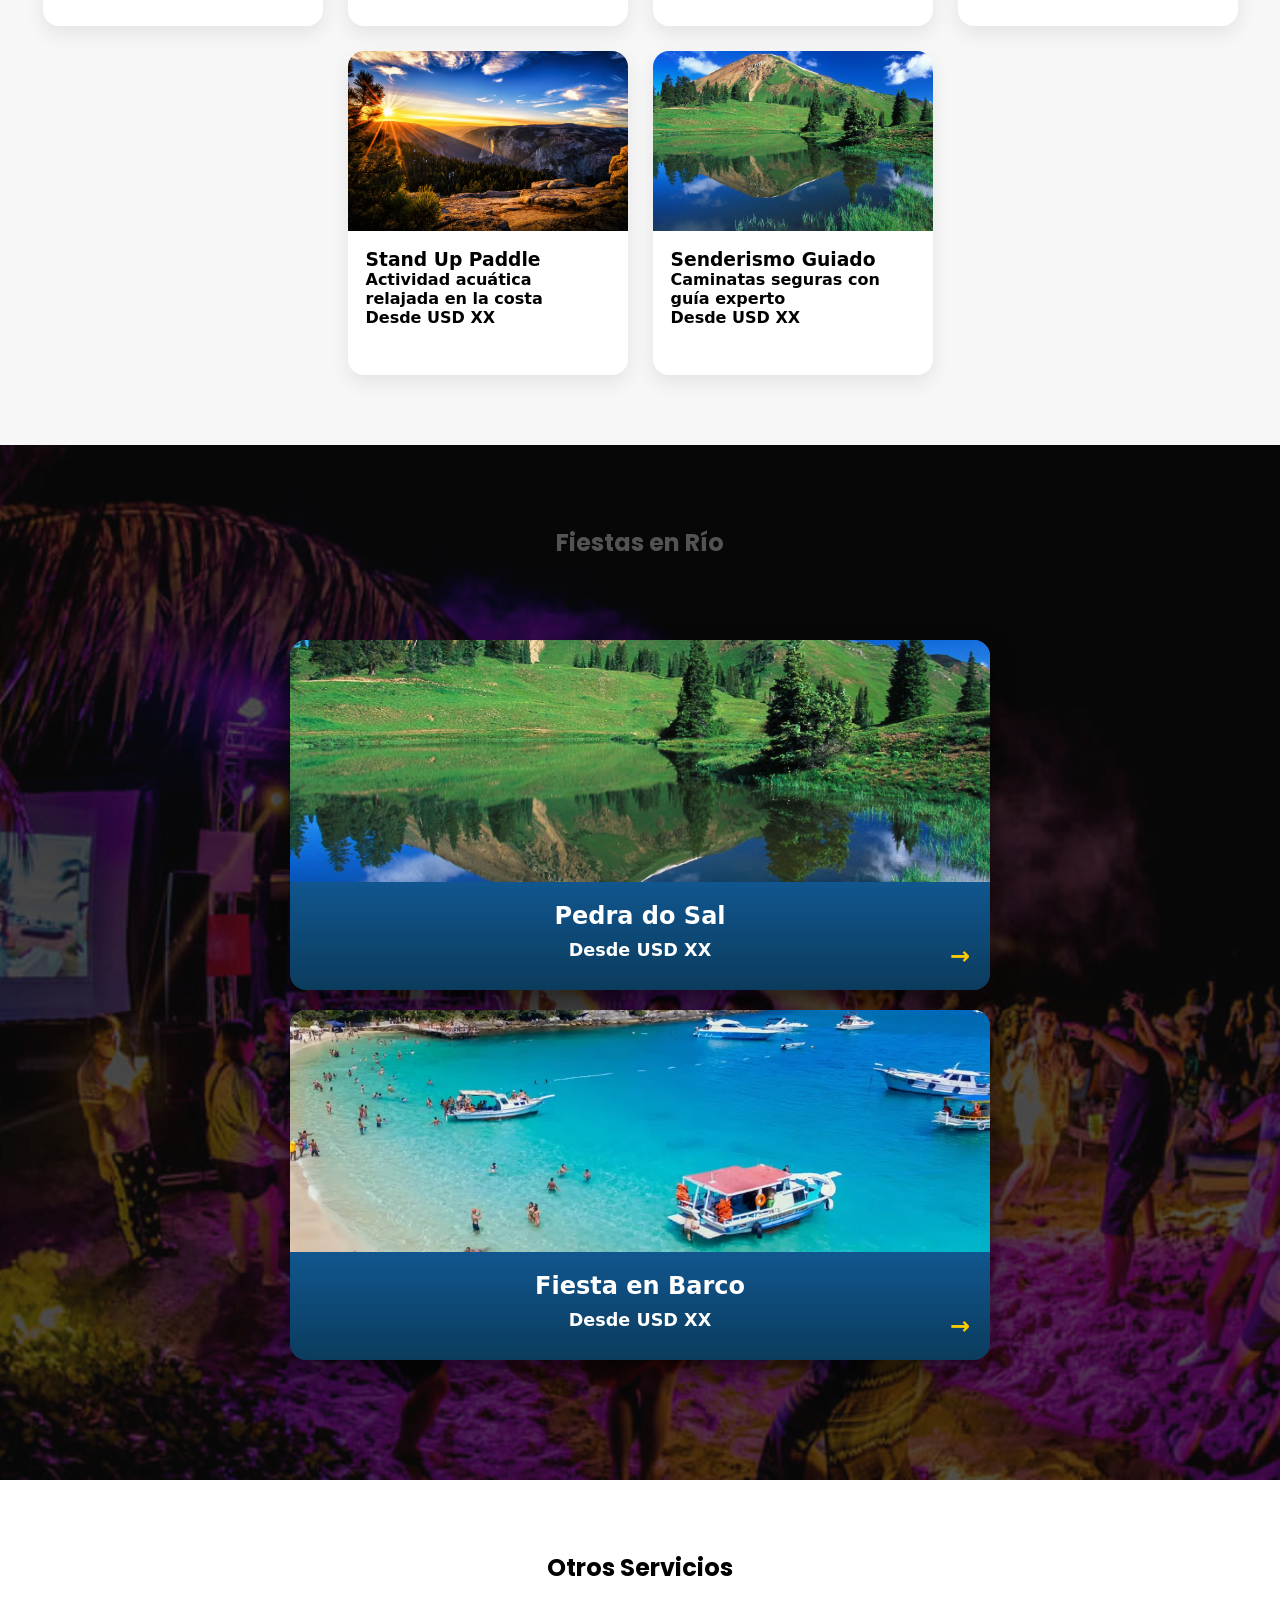
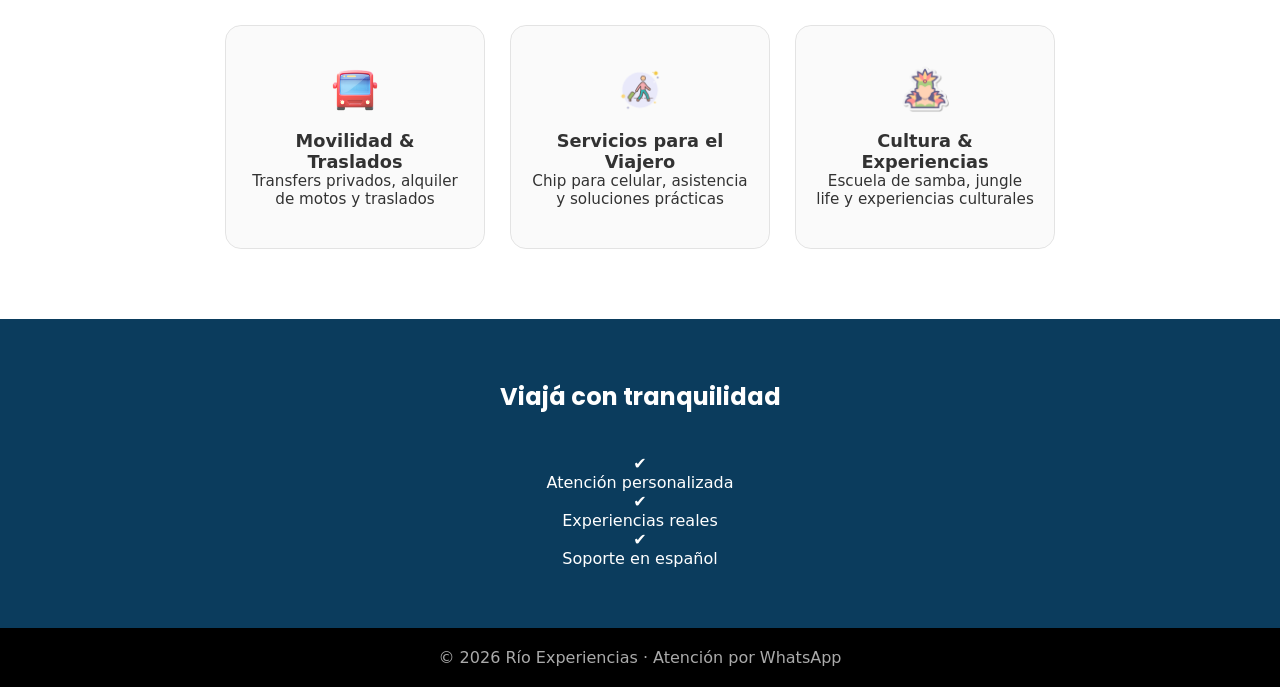
==== commit e495b702: "sction fiesta" ====
--- a/index.html
+++ b/index.html
@@ -13,9 +13,11 @@
 
 <body>
 
-    <!-- NAVBAR -->
     <header class="navbar">
-        <div class="logo">THEBROTHERSTOUR.RJ</div>
+        <div class="logo">
+            <img src="./assets/logo.jpeg" alt="Logo" class="logo-img">
+            THEBROTHERSTOUR.RJ
+        </div>
         <nav>
             <a class="nav-main" href="#inicio">Inicio</a>
             <a class="nav-main" href="#paseos">Paseos</a>
@@ -55,7 +57,7 @@
     <main>
 
         <!-- PASEOS EN BARCO -->
-        <section class="section section-secondary" id="paseos">
+        <section class="section section-secondary fondoSectionDestacadaUno" id="paseos">
             <h2>Paseos en Barco</h2>
 
             <div class="cards">
@@ -69,6 +71,7 @@
                         <div class="card-content">
                             <h3 class="card-title">Arraial do Cabo</h3>
                             <span class="card-price">Desde USD XX</span>
+                            <span class="card-arrow">→</span> <!-- flecha indicadora -->
                         </div>
                     </article>
                 </a>
@@ -82,6 +85,7 @@
                         <div class="card-content">
                             <h3 class="card-title">Angra dos Reis & Ilha Grande</h3>
                             <span class="card-price">Desde USD XX</span>
+                            <span class="card-arrow">→</span>
                         </div>
                     </article>
                 </a>
@@ -95,6 +99,7 @@
                         <div class="card-content">
                             <h3 class="card-title">Búzios en Catamarán</h3>
                             <span class="card-price">Desde USD XX</span>
+                            <span class="card-arrow">→</span>
                         </div>
                     </article>
                 </a>
@@ -227,6 +232,7 @@
                         <div class="card-content">
                             <h3 class="card-title">Salto en Paracaídas</h3>
                             <span class="card-price">Desde USD XX</span>
+                            <span class="card-arrow">→</span>
                         </div>
                     </article>
                 </a>
@@ -241,6 +247,7 @@
                         <div class="card-content">
                             <h3 class="card-title">Parapente</h3>
                             <span class="card-price">Desde USD XX</span>
+                            <span class="card-arrow">→</span>
                         </div>
                     </article>
                 </a>
@@ -255,6 +262,7 @@
                         <div class="card-content">
                             <h3 class="card-title">Paseo en Helicóptero</h3>
                             <span class="card-price">Desde USD XX</span>
+                            <span class="card-arrow">→</span>
                         </div>
                     </article>
                 </a>
@@ -356,35 +364,37 @@
         </section>
 
         <!-- FIESTAS -->
-        <section class="section section-secondary" id="fiestas">
+        <section class="fondoSectionDestacadaDos" id="fiestas">
             <h2>Fiestas en Río</h2>
 
-            <div class="cards">
+            <div class="card">
 
                 <!-- CARD 1 -->
                 <a href="pages/fiestas.html#pedra-do-sal" class="card-link">
-                    <article class="card card-primary">
-                        <div class="card-media">
+                    <article class="card-fiestas">
+                        <div class="card-mediaFiestas">
                             <img src="./assets/prueba2.jpg" alt="Fiesta en Pedra do Sal Río de Janeiro">
                         </div>
 
-                        <div class="card-content">
-                            <h3 class="card-title">Pedra do Sal</h3>
-                            <span class="card-price">Desde USD XX</span>
+                        <div class="card-contentFiestas">
+                            <h3 class="card-titleFiestas">Pedra do Sal</h3>
+                            <span class="card-priceFiestas">Desde USD XX</span>
+                            <span class="card-arrowFiestas">→</span>
                         </div>
                     </article>
                 </a>
 
                 <!-- CARD 2 -->
                 <a href="pages/fiestas.html#fiesta-barco" class="card-link">
-                    <article class="card card-primary">
-                        <div class="card-media">
+                    <article class="card-fiestasFiestas">
+                        <div class="card-mediaFiestas">
                             <img src="./assets/docabo.jpg" alt="Fiesta en barco en Río de Janeiro">
                         </div>
 
-                        <div class="card-content">
-                            <h3 class="card-title">Fiesta en Barco</h3>
-                            <span class="card-price">Desde USD XX</span>
+                        <div class="card-contentFiestas">
+                            <h3 class="card-titleFiestas">Fiesta en Barco</h3>
+                            <span class="card-priceFiestas">Desde USD XX</span>
+                            <span class="card-arrowFiestas">→</span>
                         </div>
                     </article>
                 </a>
--- a/css/styles.css
+++ b/css/styles.css
@@ -49,7 +49,7 @@
 }
 
 .nav-main {
-    font-weight: 700;
+    font-weight: 900;
 }
 
 .nav-muted {
@@ -57,7 +57,25 @@
 }
 
 .logo {
-    color: white;
+    display: flex;
+    align-items: center;
+    gap: 10px;
+    /* espacio entre logo y texto */
+    font-size: 1.2rem;
+    font-weight: bold;
+    color: #fff;
+    /* o el color que uses para tu navbar */
+}
+
+.logo-img {
+    width: 50px;
+    /* ajusta el tamaño deseado */
+    height: 50px;
+    /* lo mismo que width para que sea un círculo perfecto */
+    border-radius: 50%;
+    /* hace que sea circular */
+    object-fit: cover;
+    /* asegura que la imagen llene el círculo sin deformarse */
 }
 
 /* =====================
@@ -258,6 +276,40 @@
     border-radius: 20px;
 }
 
+.fondoSectionDestacadaUno {
+    /* Degradado vertical: arriba celeste pastel, abajo casi blanco */
+    background: linear-gradient(to bottom, #c8ecfa, #f7f7f7);
+    padding: 60px 20px;
+    /* separaciones internas, opcional */
+}
+
+.fondoSectionDestacadaDos {
+    position: relative;
+    background: url('../assets/fiestaplayafondo.jpg') center/cover no-repeat;
+    padding: 60px 20px;
+    text-align: center;
+}
+
+/* Overlay solo sobre el fondo */
+.fondoSectionDestacadaDos::before {
+    content: '';
+    position: absolute;
+    inset: 0;
+    background: rgba(10, 10, 10, 0.6);
+    /* oscuro sobre el fondo */
+    z-index: 1;
+    /* overlay por debajo del contenido */
+}
+
+/* Contenedor del contenido / cards */
+.fondoSectionDestacadaDos .content {
+    position: relative;
+    z-index: 2;
+    /* por encima del overlay */
+    color: #fff;
+}
+
+
 
 /* CARDS CONTAINER */
 .cards {
@@ -288,6 +340,37 @@
     text-decoration: none;
     color: inherit;
     display: block;
+}
+
+/* Flecha indicadora */
+.card-arrow {
+    display: inline-block;
+    margin-left: 8px;
+    /* separa de precio */
+    color: #fff176;
+    /* naranja pastel, tu color destacado */
+    font-weight: bold;
+    font-size: 1.2rem;
+    transition: transform 0.3s;
+}
+
+/* Efecto al pasar el mouse en desktop */
+.card:hover .card-arrow {
+    transform: translateX(5px);
+    /* mueve un poco la flecha a la derecha */
+}
+
+.card:active {
+    transform: scale(0.98);
+    /* efecto presión */
+    box-shadow: 0 4px 12px rgba(0, 0, 0, 0.2);
+}
+
+/* Solo en móvil también se ve bien */
+@media (max-width: 768px) {
+    .card-arrow {
+        font-size: 1.3rem;
+    }
 }
 
 /* Estilo comun de la imagen CARD */
@@ -411,6 +494,154 @@
     /*icono de la card*/
     width: 48px;
     margin-bottom: 12px;
+}
+
+/* card fistas */
+
+/* ===== Sección Fiestas ===== */
+.fondoSectionDestacadaDos {
+    position: relative;
+    background: url('../assets/fiestaplayafondo.jpg') center/cover no-repeat;
+    padding: 80px 20px;
+    text-align: center;
+    color: #fff;
+    overflow: hidden;
+}
+
+/* Overlay oscuro solo sobre el fondo */
+.fondoSectionDestacadaDos::before {
+    content: '';
+    position: absolute;
+    inset: 0;
+    background: rgba(10, 10, 10, 0.7);
+    z-index: 1;
+    /* debajo del contenido */
+}
+
+/* Contenedor de todo el contenido */
+.fondoSectionDestacadaDos .card {
+    position: relative;
+    z-index: 2;
+    display: flex;
+    justify-content: center;
+    gap: 20px;
+    /* espacio entre cards */
+    flex-wrap: wrap;
+    /* responsive */
+    margin-top: 40px;
+}
+
+/* ==== Cards Fiestas ==== */
+.card-fiestas,
+.card-fiestasFiestas {
+    width: 700px;
+    /* ancho apaisado */
+    aspect-ratio: 14/7;
+    /* apaisado */
+    background: linear-gradient(180deg, #1e90ff, #0b3c5d);
+    color: #fff;
+    font-weight: 700;
+    display: flex;
+    flex-direction: column;
+    /* imagen a la izquierda, contenido a la derecha */
+    border-radius: 16px;
+    overflow: hidden;
+    box-shadow: 0 12px 25px rgba(0, 0, 0, 0.5);
+    transition: transform 0.3s, box-shadow 0.3s;
+    cursor: pointer;
+}
+
+/* Hover */
+.card-fiestas:hover,
+.card-fiestasFiestas:hover {
+    transform: translateY(-8px);
+    box-shadow: 0 16px 35px rgba(0, 0, 0, 0.6);
+}
+
+/* Imagen de la card */
+.card-mediaFiestas {
+    flex: 33;
+    overflow: hidden;
+}
+
+.card-mediaFiestas img {
+    width: 100%;
+    height: 100%;
+    object-fit: cover;
+    display: block;
+}
+
+/* Contenido de la card */
+.card-contentFiestas {
+    flex: 1;
+    padding: 20px;
+    display: flex;
+    flex-direction: column;
+    justify-content: center;
+    position: relative;
+}
+
+/* Titulo y precio */
+.card-titleFiestas {
+    font-size: 1.5rem;
+    margin-bottom: 10px;
+}
+
+.card-priceFiestas {
+    font-size: 1.1rem;
+    margin-bottom: 10px;
+}
+
+/* Flecha de acción */
+.card-arrowFiestas {
+    font-size: 1.5rem;
+    color: #ffcc00;
+    /* amarillo brillante */
+    position: absolute;
+    bottom: 20px;
+    right: 20px;
+}
+
+/* ==== Links de las cards ==== */
+.card-link {
+    text-decoration: none;
+    color: inherit;
+    display: block;
+}
+
+/* ==== Responsive ==== */
+@media (max-width: 1000px) {
+
+    .card-fiestas,
+    .card-fiestasFiestas {
+        flex-direction: column;
+        /* imagen arriba, contenido abajo */
+        width: 90%;
+        aspect-ratio: auto;
+    }
+
+    .card-arrowFiestas {
+        bottom: 15px;
+        right: 15px;
+    }
+}
+
+@media (max-width: 600px) {
+    .fondoSectionDestacadaDos {
+        padding: 60px 10px;
+    }
+
+    .card-titleFiestas {
+        font-size: 1.3rem;
+    }
+
+    .card-priceFiestas {
+        font-size: 1rem;
+    }
+
+    .card-arrowFiestas {
+        font-size: 1.2rem;
+    }
 }
 
 /* CONFIANZA */
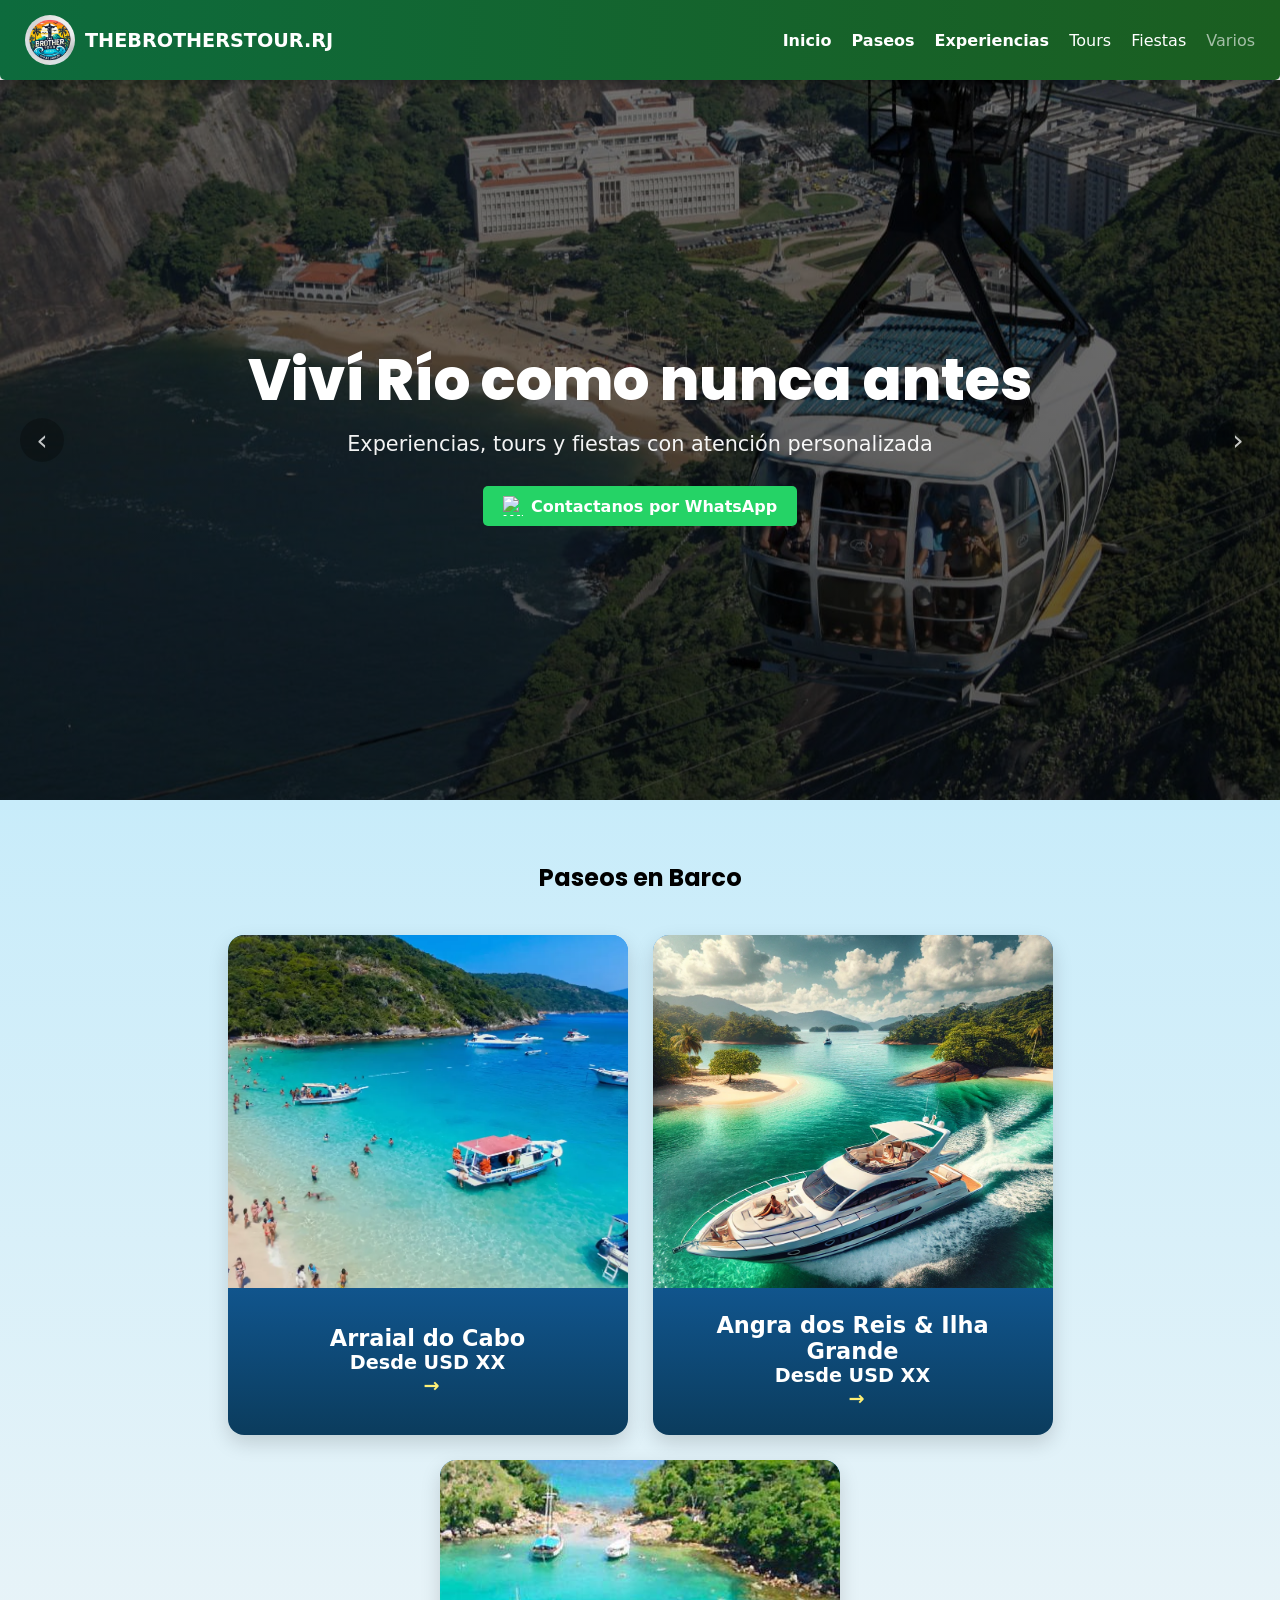
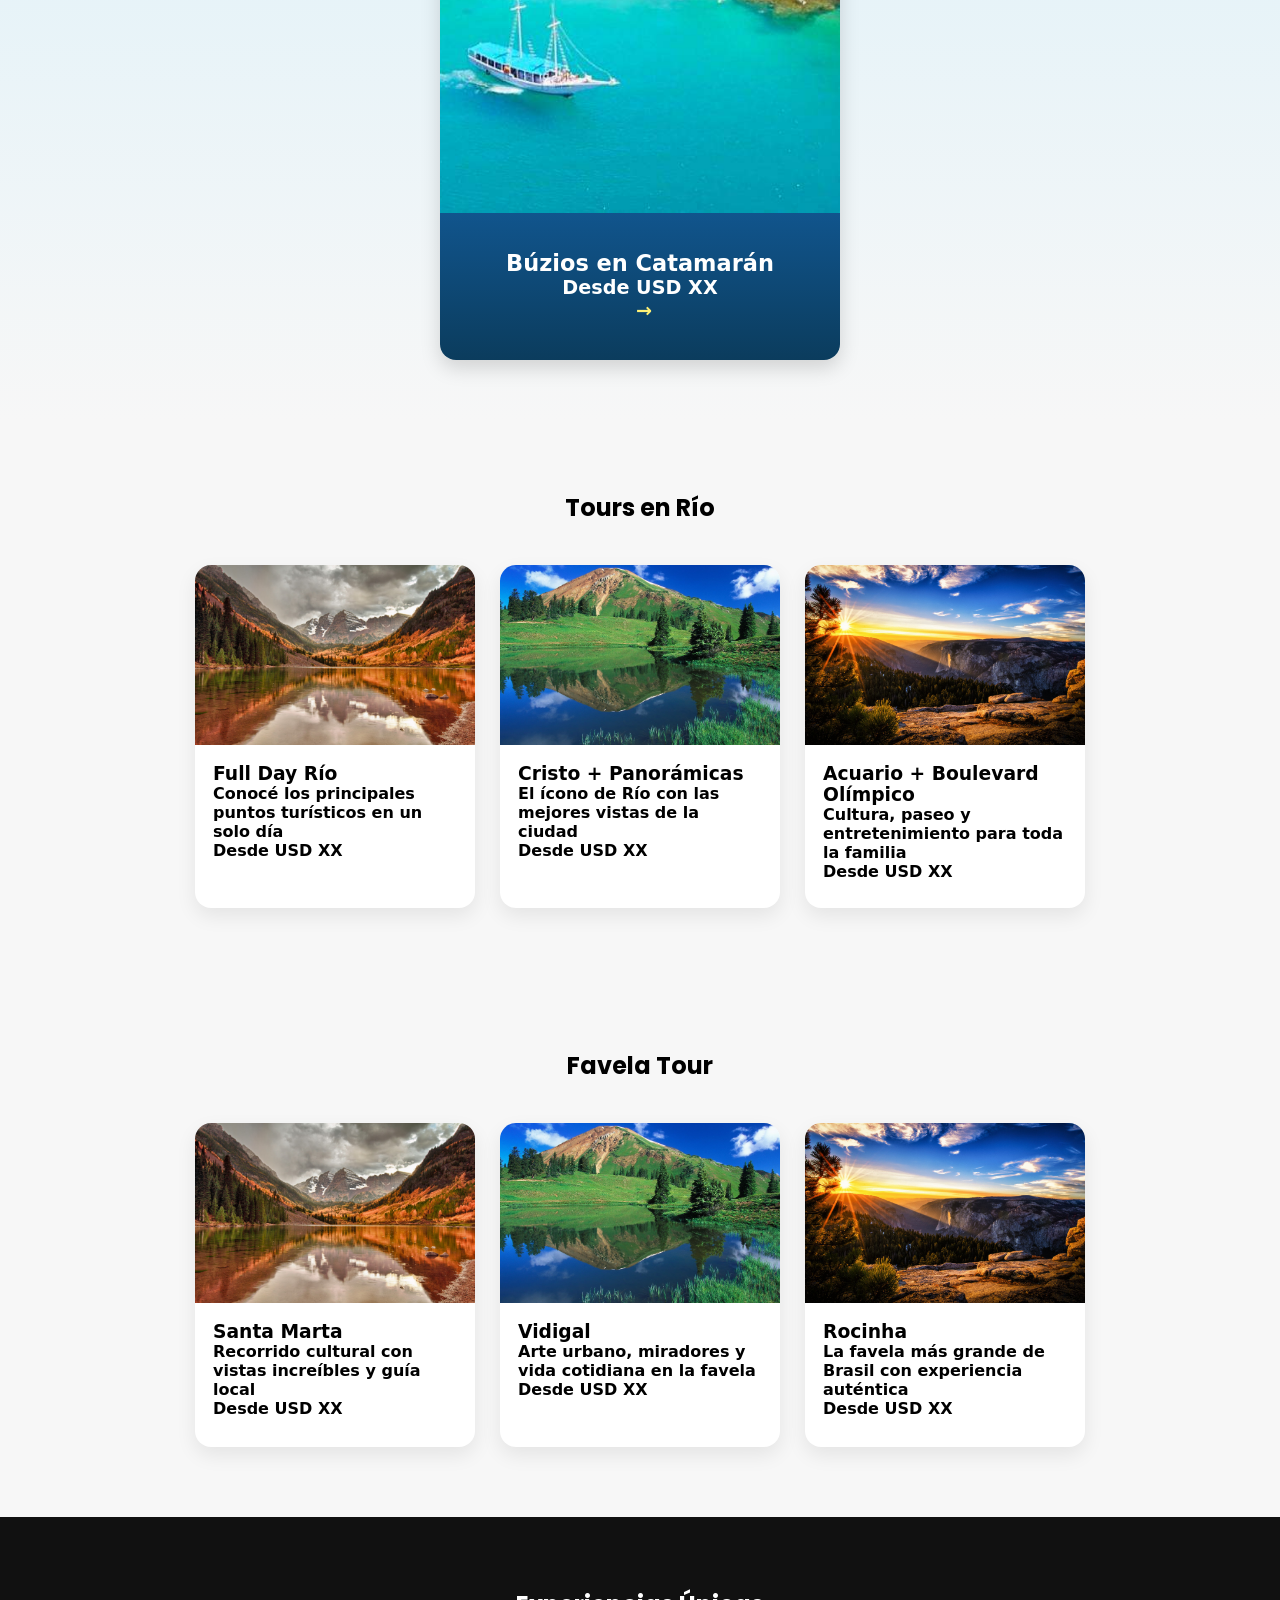
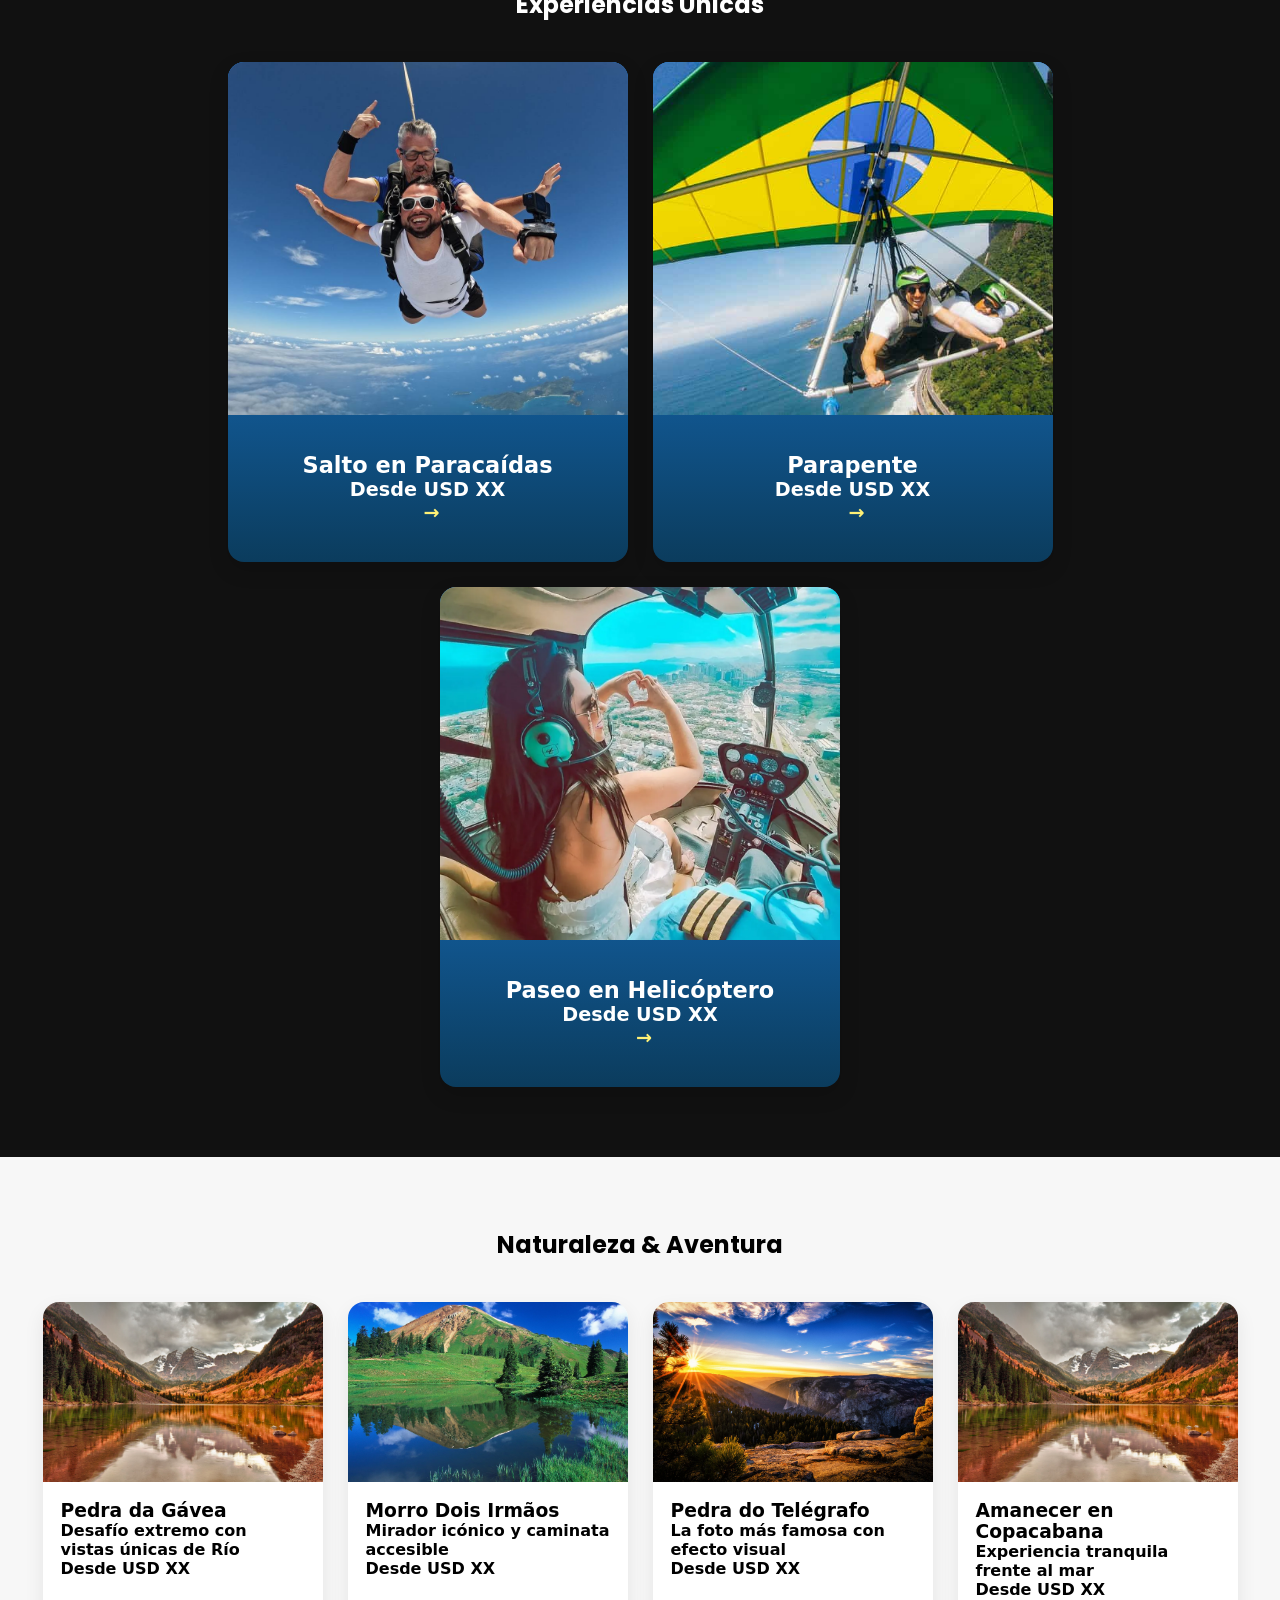
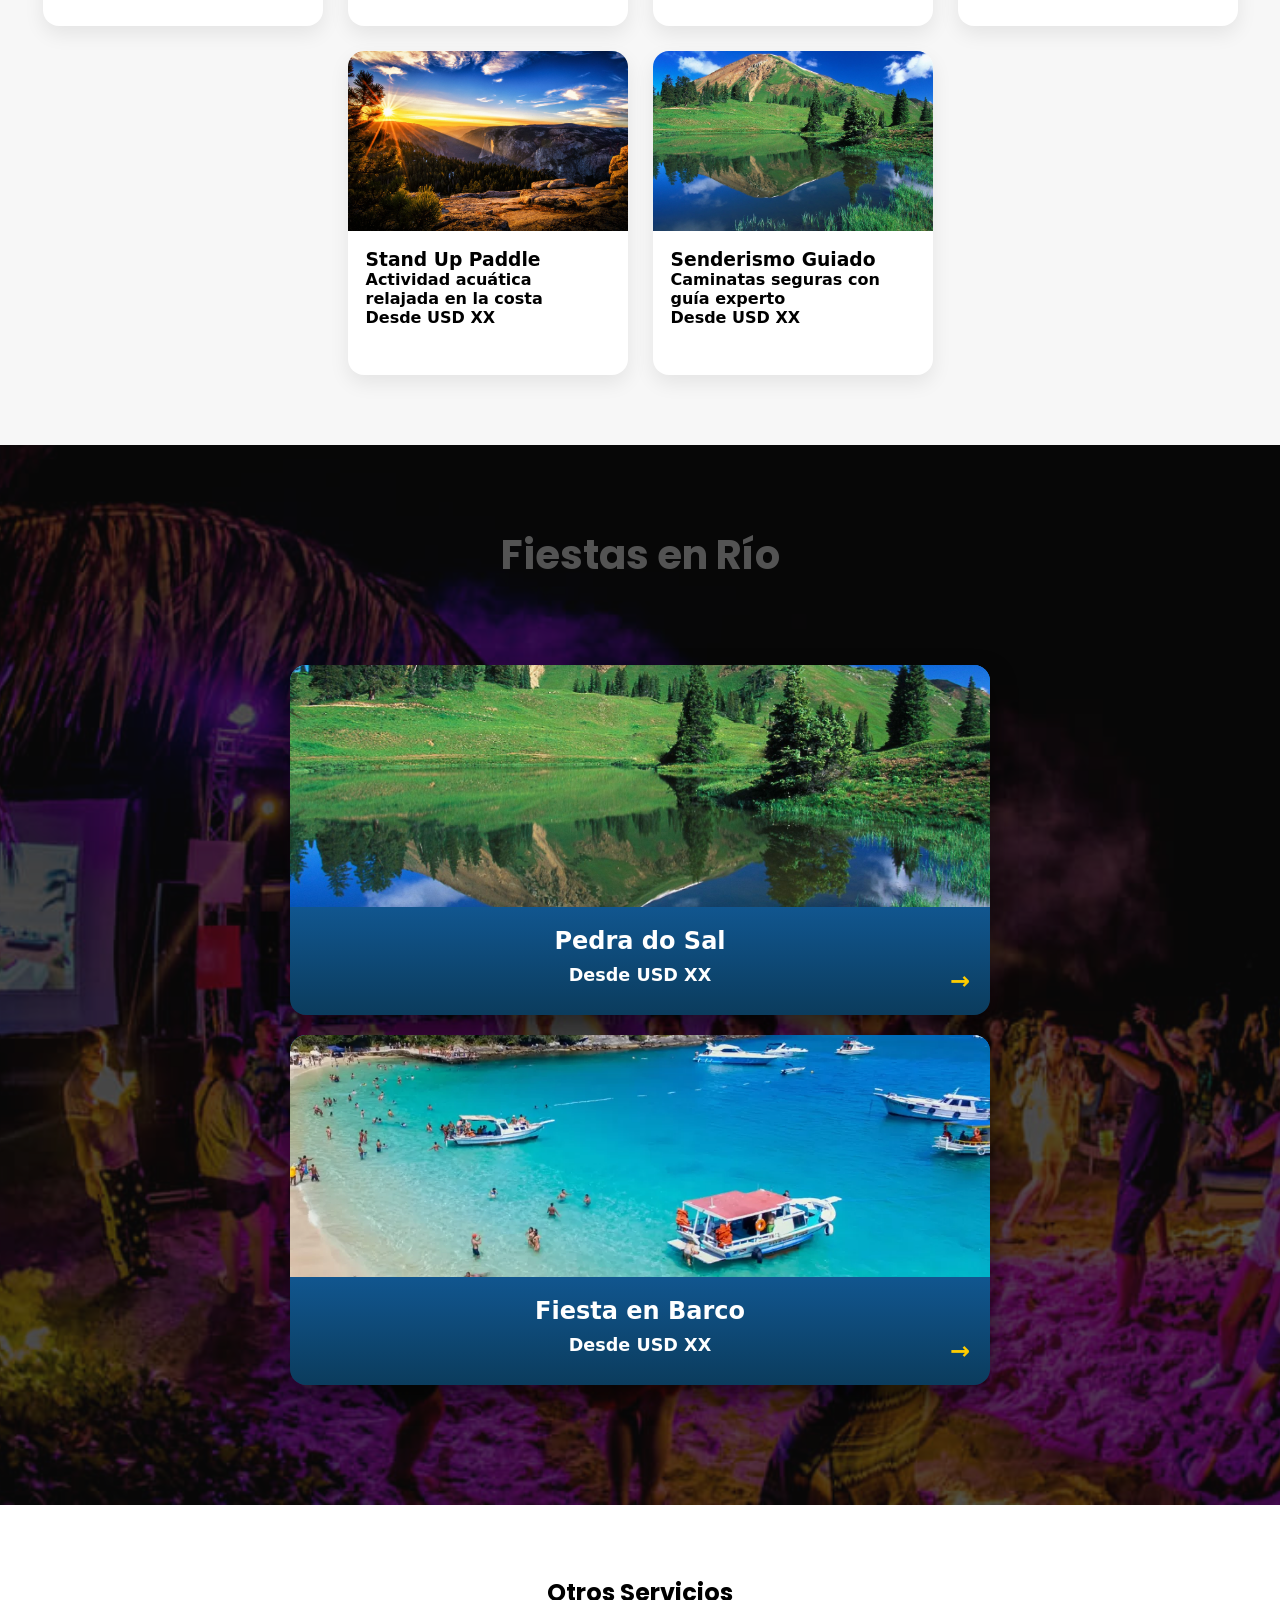
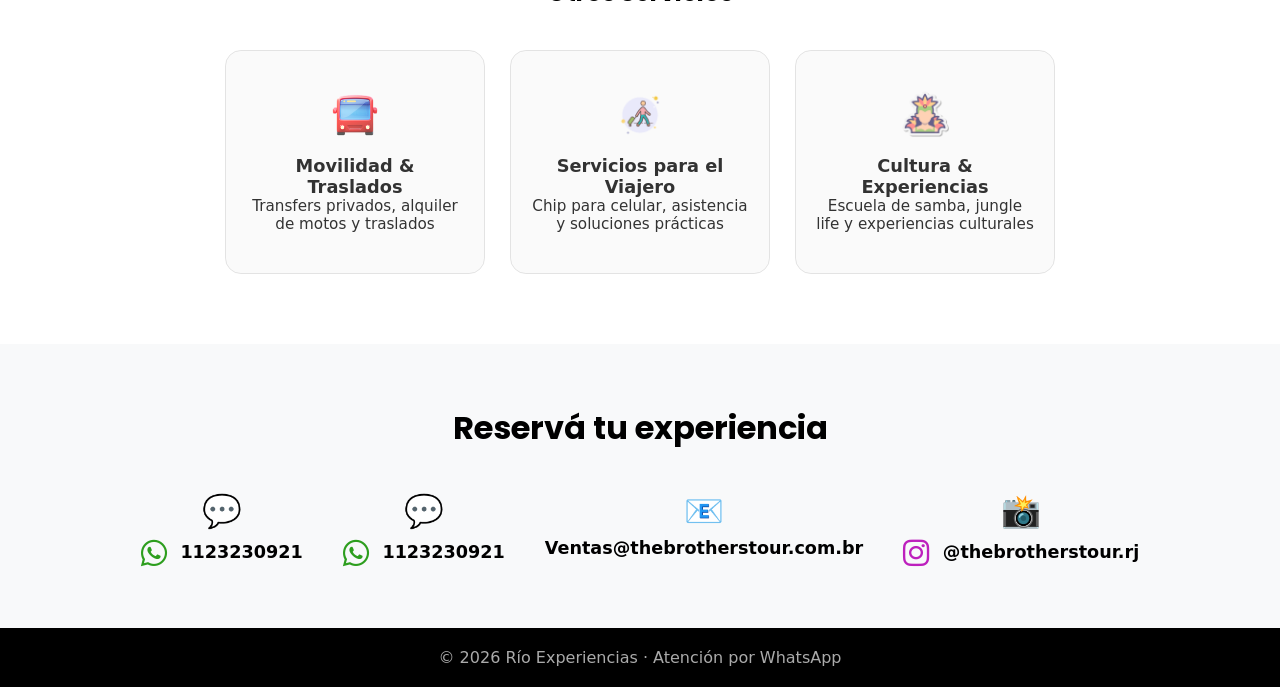
==== commit a06e687f: "sections" ====
--- a/index.html
+++ b/index.html
@@ -8,6 +8,7 @@
     <link rel="preconnect" href="https://fonts.googleapis.com">
     <link rel="preconnect" href="https://fonts.gstatic.com" crossorigin>
     <link href="https://fonts.googleapis.com/css2?family=Poppins:wght@400;700&display=swap" rel="stylesheet">
+    <link rel="stylesheet" href="https://cdnjs.cloudflare.com/ajax/libs/font-awesome/6.4.0/css/all.min.css">
     <link rel="stylesheet" href="./css/styles.css">
 </head>
 
@@ -452,26 +453,45 @@
 
             </div>
         </section>
-
-        <!-- CONFIANZA -->
-        <section class="section section-confidence">
-            <h2>Viajá con tranquilidad</h2>
-
-            <div class="confidence-items">
-                <div class="confidence-item">
-                    <span class="confidence-icon">✔</span>
-                    <p>Atención personalizada</p>
+        <!-- CONTACTO-->
+        <section class="section section-contact">
+            <h2>Reservá tu experiencia</h2>
+
+            <div class="contact-items">
+
+                <!-- WhatsApp 1 -->
+                <div class="contact-item">
+                    <span class="contact-icon">💬</span>
+                    <p>
+                        <i class="fab fa-whatsapp contact-icon-wp"></i>
+                        <a href="https://wa.me/1123230921" target="_blank">1123230921</a>
+                    </p>
                 </div>
 
-                <div class="confidence-item">
-                    <span class="confidence-icon">✔</span>
-                    <p>Experiencias reales</p>
+                <!-- WhatsApp 2 -->
+                <div class="contact-item">
+                    <span class="contact-icon">💬</span>
+                    <p>
+                        <i class="fab fa-whatsapp contact-icon-wp"></i>
+                        <a href="https://wa.me/1123230921" target="_blank">1123230921</a>
+                    </p>
                 </div>
 
-                <div class="confidence-item">
-                    <span class="confidence-icon">✔</span>
-                    <p>Soporte en español</p>
+                <!-- Mail -->
+                <div class="contact-item">
+                    <span class="contact-icon">📧</span>
+                    <p><a href="mailto:Ventas@thebrotherstour.com.br">Ventas@thebrotherstour.com.br</a></p>
                 </div>
+
+                <!-- Instagram -->
+                <div class="contact-item">
+                    <span class="contact-icon">📸</span>
+                    <p>
+                        <i class="fab fa-instagram contact-icon-ig"></i>
+                        <a href="https://www.instagram.com/thebrotherstour.rj" target="_blank">@thebrotherstour.rj</a>
+                    </p>
+                </div>
+
             </div>
         </section>
 
--- a/css/styles.css
+++ b/css/styles.css
@@ -301,6 +301,13 @@
     /* overlay por debajo del contenido */
 }
 
+.fondoSectionDestacadaDos h2 {
+    font-family: 'Poppins', sans-serif;
+    font-size: 2.5rem;
+    margin-bottom: 20px;
+
+}
+
 /* Contenedor del contenido / cards */
 .fondoSectionDestacadaDos .content {
     position: relative;
@@ -820,4 +827,85 @@
 
 .section-experiencias .btn-whatsapp:hover {
     background: #1ebe57;
+}
+
+/*contacto sction*/
+/* Sección de contacto / reservas */
+.section-contact {
+    background: #f8f9fa;
+    padding: 60px 20px;
+    text-align: center;
+    color: #000;
+}
+
+.section-contact h2 {
+    font-size: 2rem;
+    margin-bottom: 40px;
+}
+
+/* Contenedor de ítems */
+.contact-items {
+    display: flex;
+    justify-content: center;
+    gap: 40px;
+    flex-wrap: wrap;
+}
+
+/* Cada ítem de contacto */
+.contact-item {
+    display: flex;
+    flex-direction: column;
+    align-items: center;
+    font-size: 1.1rem;
+    gap: 8px;
+}
+
+/* Íconos generales */
+.contact-icon {
+    font-size: 2rem;
+    color: #1e90ff;
+    /* azul destacado */
+}
+
+/* Íconos dentro de p */
+.contact-icon-wp,
+.contact-icon-ig {
+    font-size: 1.5rem;
+    margin-right: 6px;
+    vertical-align: middle;
+}
+
+/* Links de contacto */
+.contact-item a {
+    color: inherit;
+    text-decoration: none;
+    font-weight: 650;
+    transition: color 0.3s;
+}
+
+.contact-item a:hover {
+    color: #ffd700;
+    /* naranja pastel para resaltar */
+}
+
+.contact-icon-wp {
+    font-size: 30px;
+    color: #2d9e1e;
+    margin-right: 8px;
+    vertical-align: middle;
+}
+
+.contact-icon-ig {
+    font-size: 30px;
+    color: #bd20bd;
+    margin-right: 8px;
+    vertical-align: middle;
+}
+
+/* Responsive */
+@media (max-width: 768px) {
+    .contact-items {
+        flex-direction: column;
+        gap: 20px;
+    }
 }
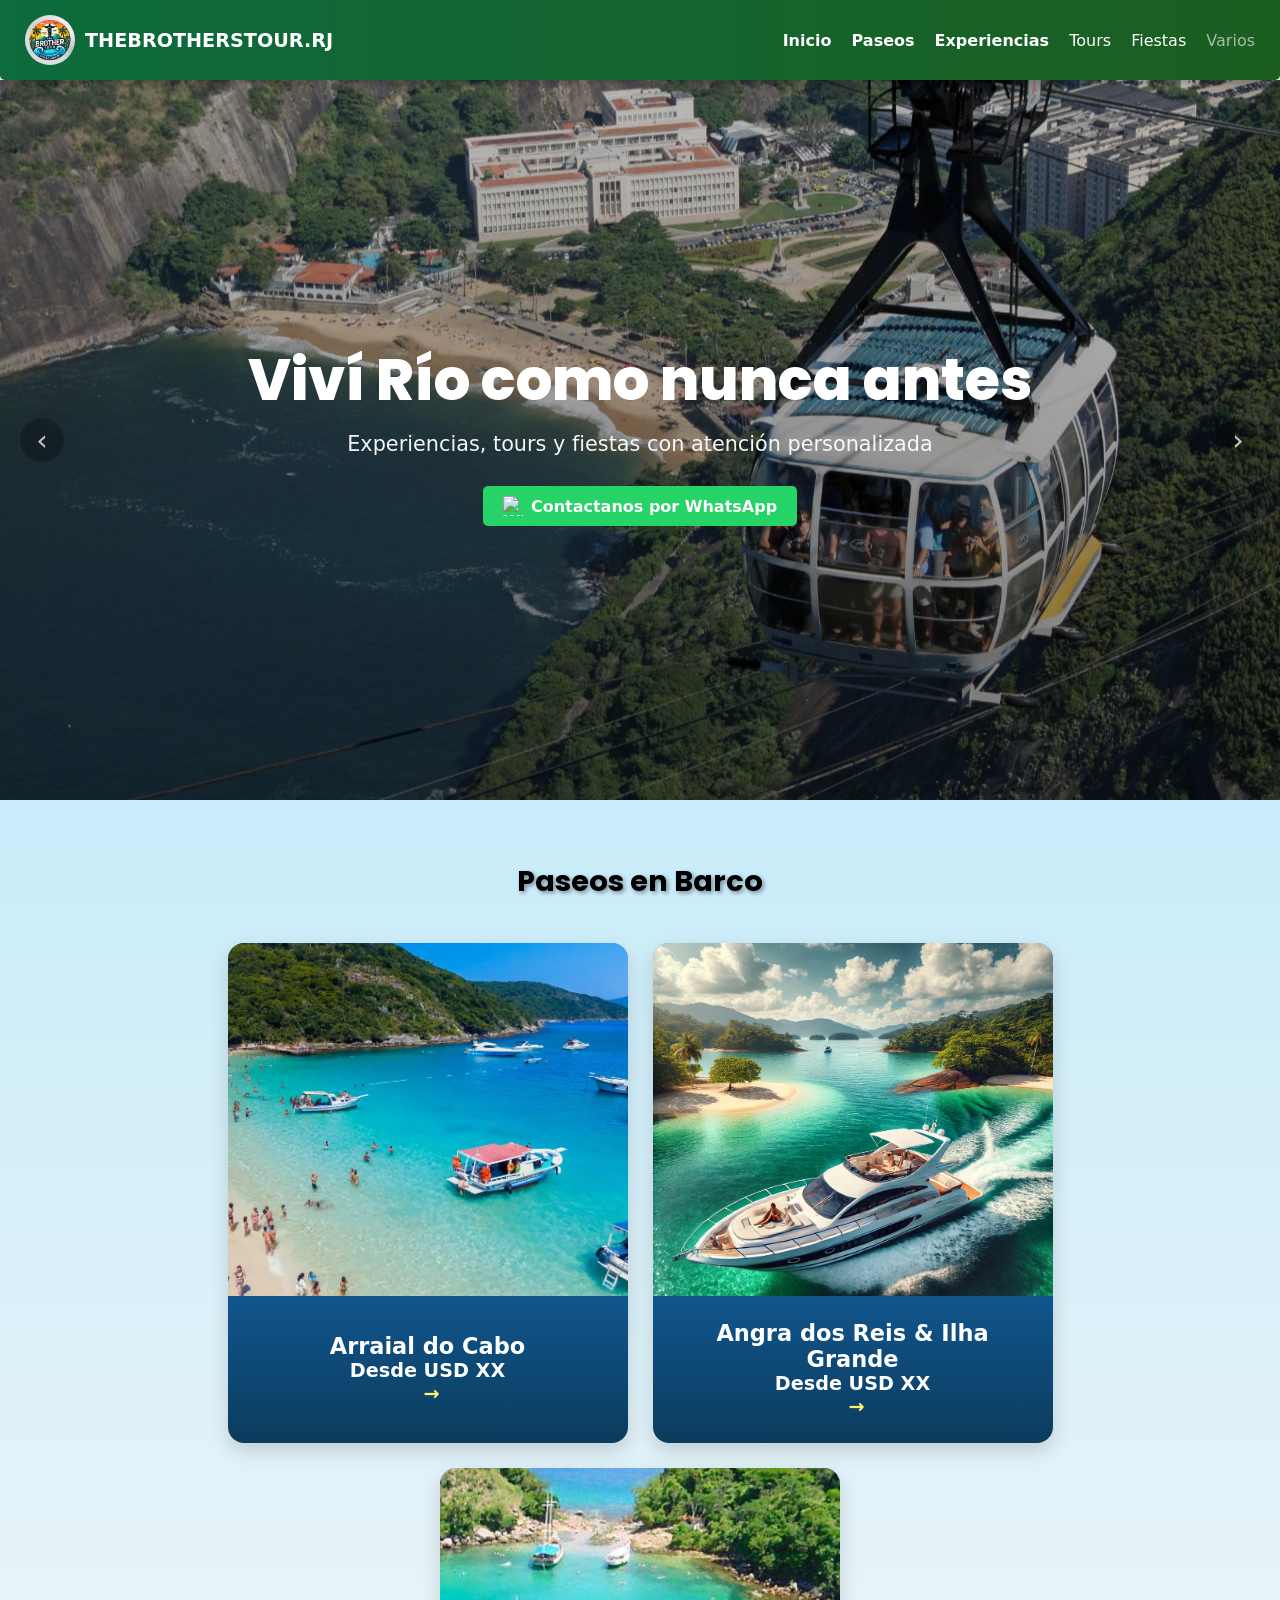
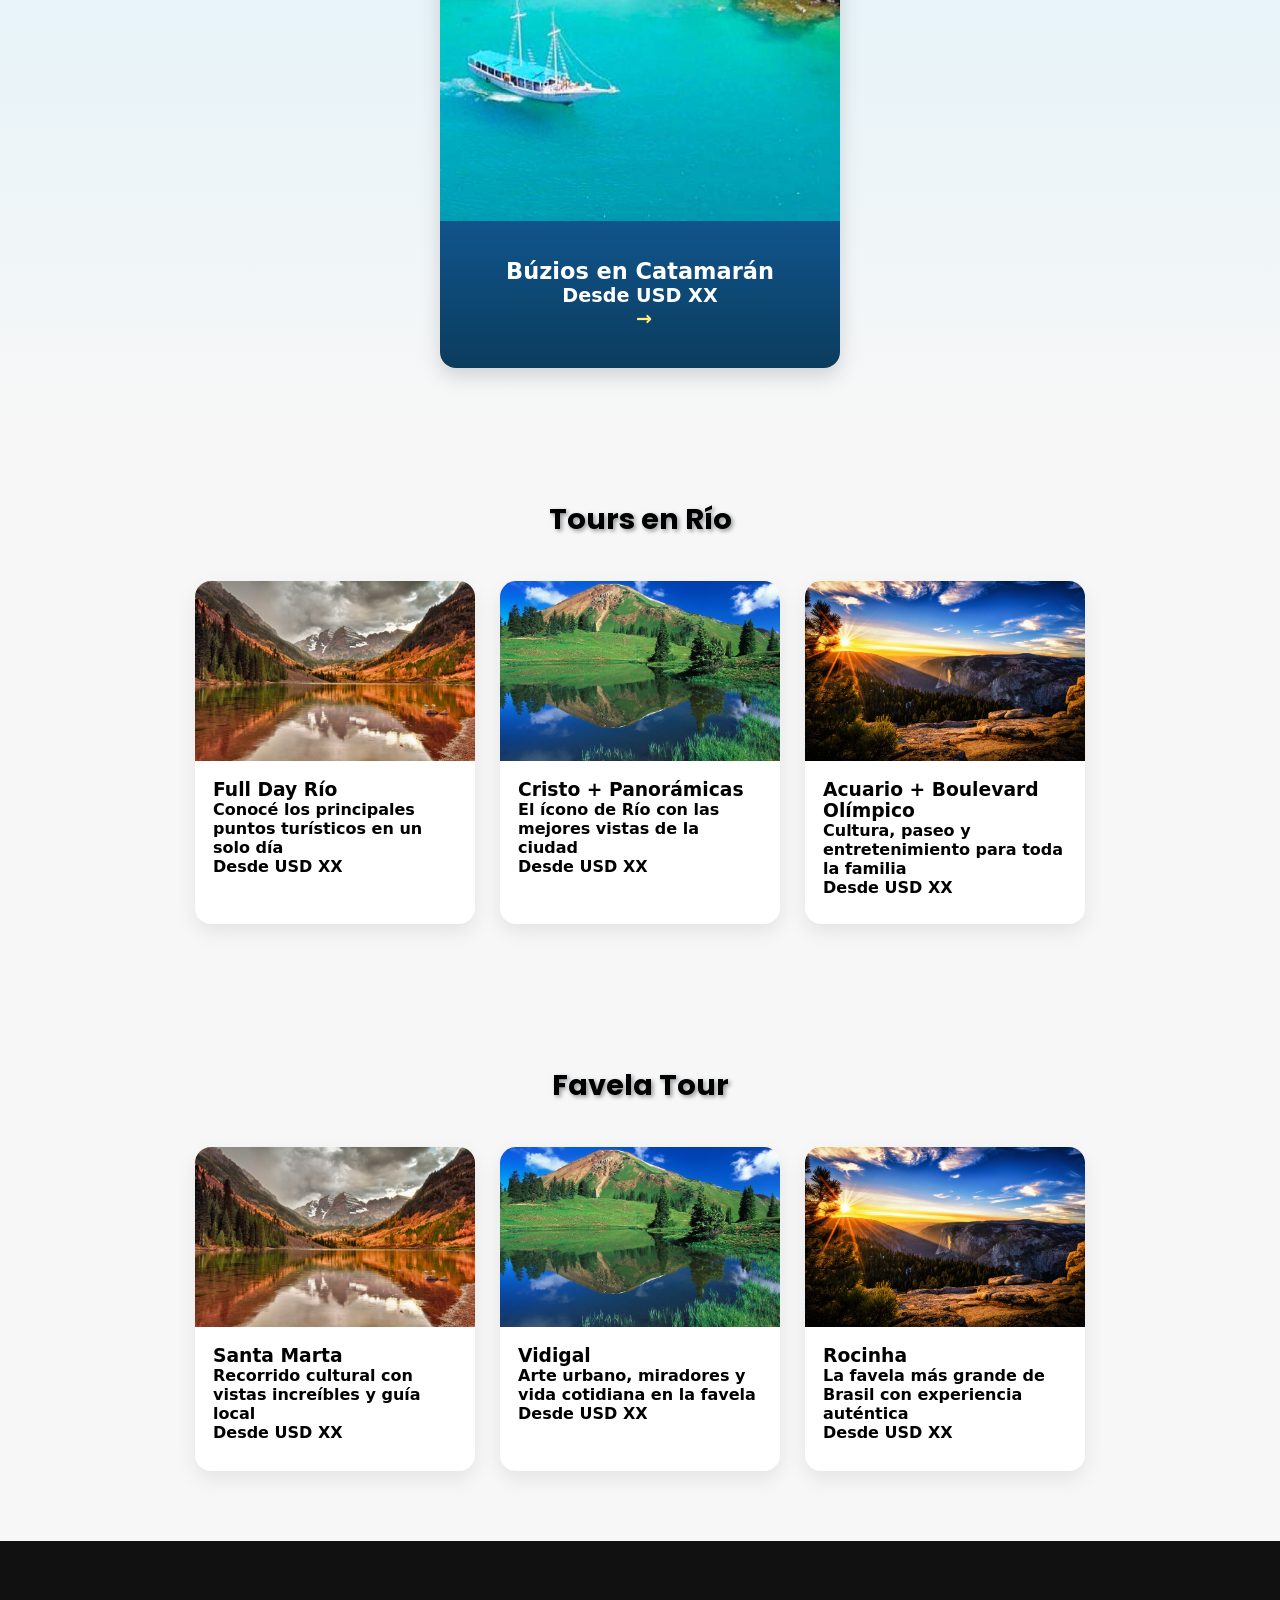
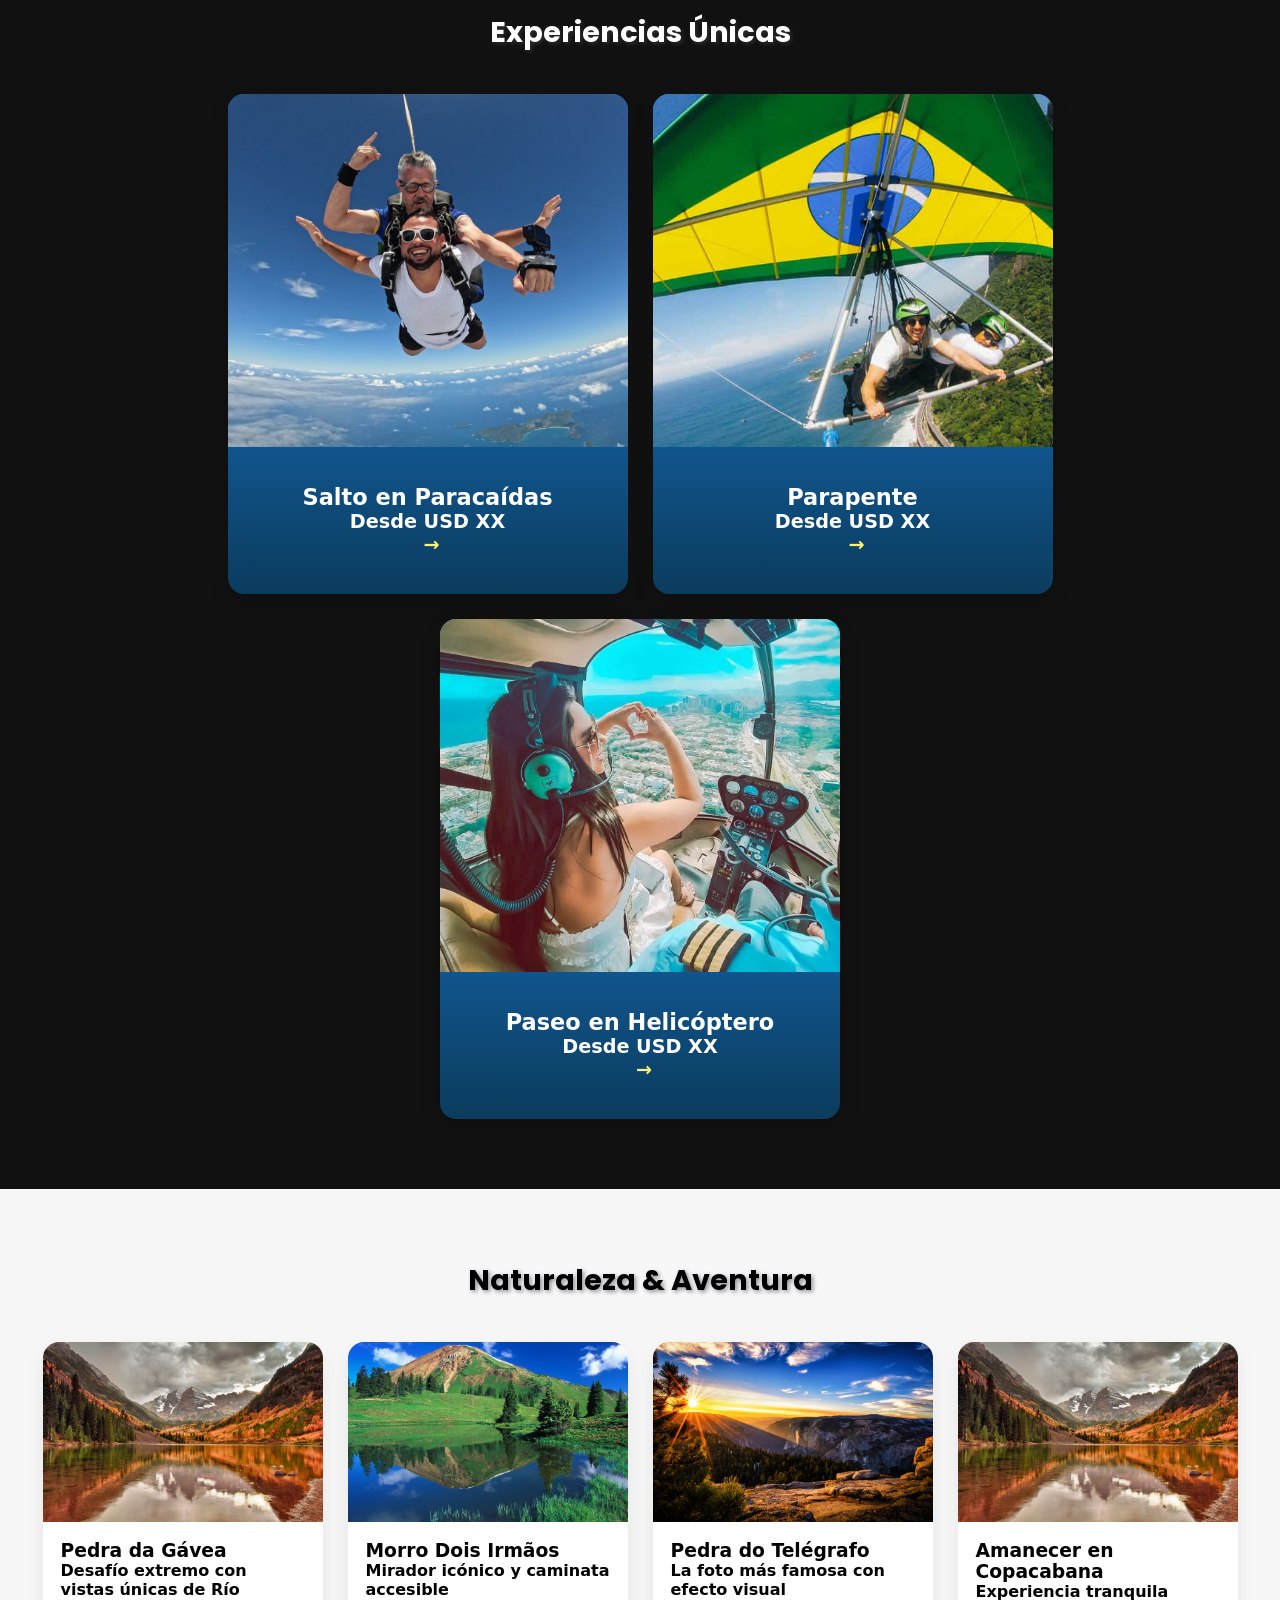
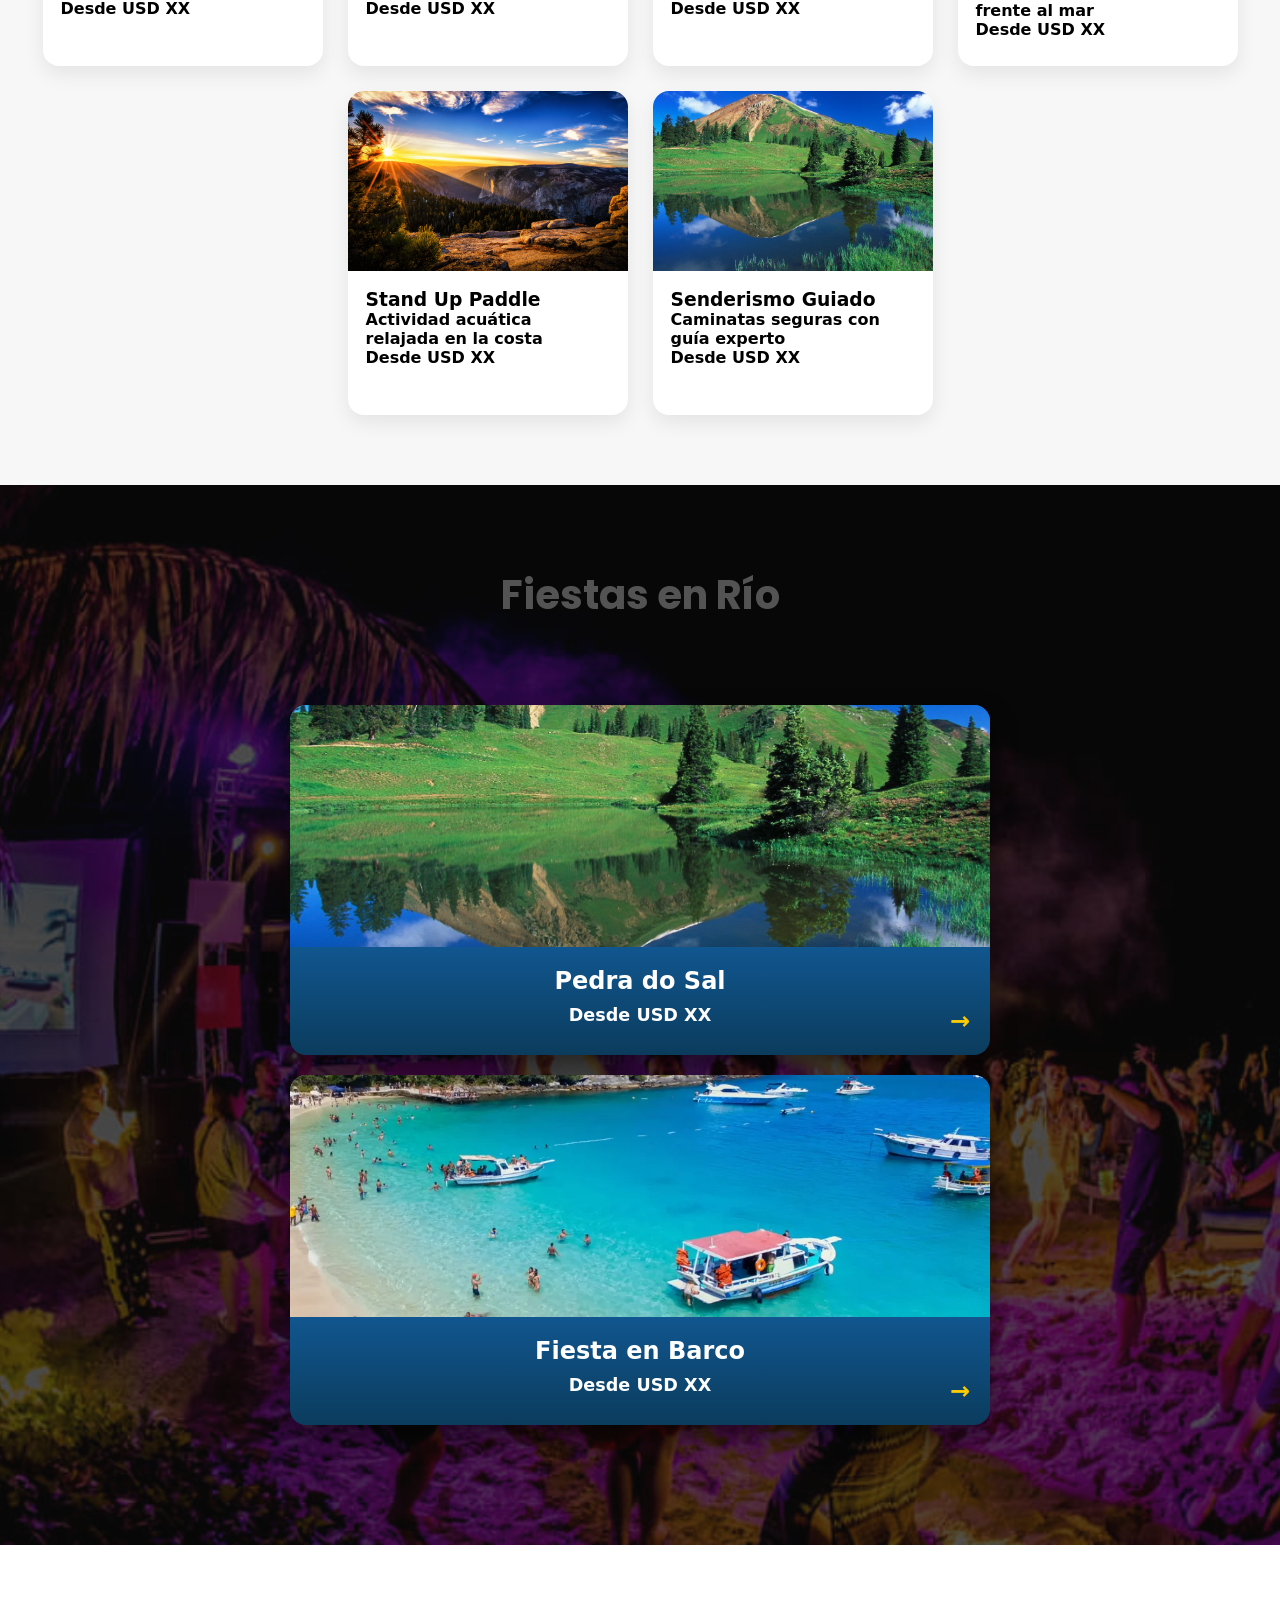
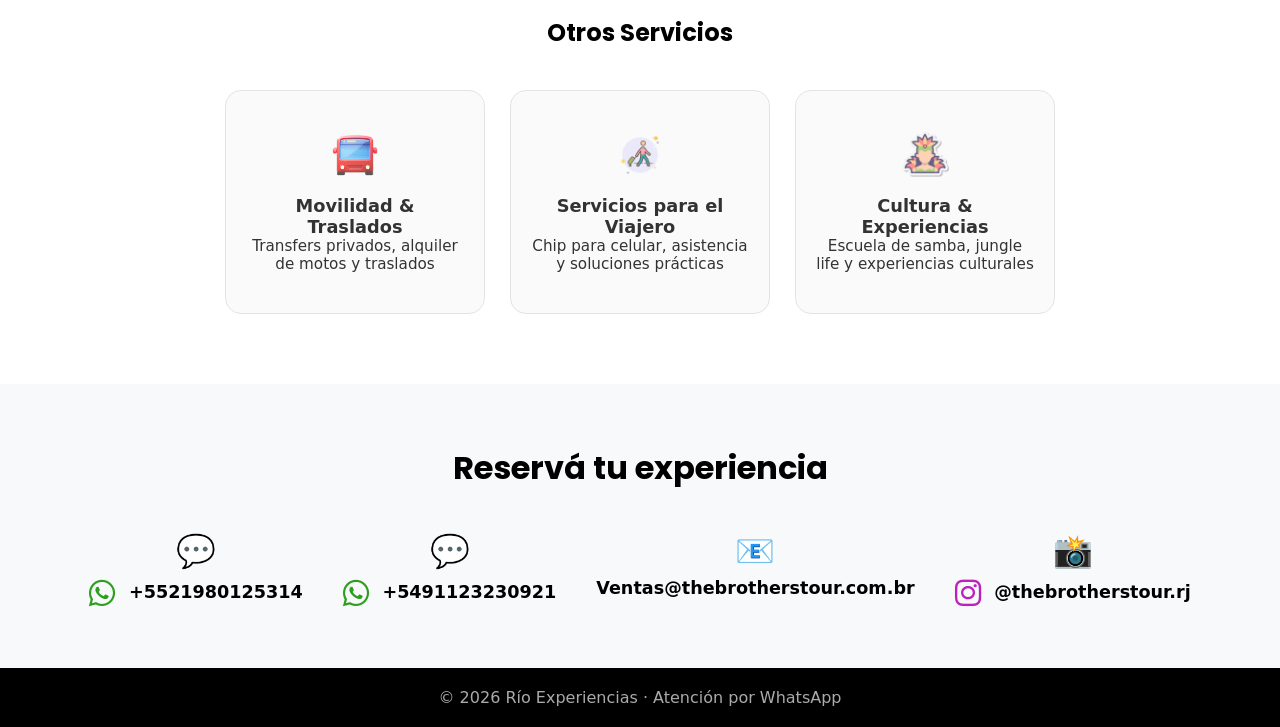
==== commit 0b17a94c: "aa" ====
--- a/index.html
+++ b/index.html
@@ -464,7 +464,7 @@
                     <span class="contact-icon">💬</span>
                     <p>
                         <i class="fab fa-whatsapp contact-icon-wp"></i>
-                        <a href="https://wa.me/1123230921" target="_blank">1123230921</a>
+                        <a href="https://wa.me/5521980125314" target="_blank">+5521980125314</a>
                     </p>
                 </div>
 
@@ -473,7 +473,7 @@
                     <span class="contact-icon">💬</span>
                     <p>
                         <i class="fab fa-whatsapp contact-icon-wp"></i>
-                        <a href="https://wa.me/1123230921" target="_blank">1123230921</a>
+                        <a href="https://wa.me/5491123230921" target="_blank">+5491123230921</a>
                     </p>
                 </div>
 
--- a/css/styles.css
+++ b/css/styles.css
@@ -121,8 +121,8 @@
 .hero-overlay {
     position: absolute;
     inset: 0;
-    background: linear-gradient(rgba(0, 0, 0, 0.55),
-            rgba(0, 0, 0, 0.65));
+    background: linear-gradient(rgba(0, 0, 0, 0.25),
+            rgba(0, 0, 0, 0.50));
     z-index: 2;
 }
 
@@ -254,8 +254,34 @@
     color: #fff;
 }
 
+.section-primary h2 {
+    text-align: center;
+    margin-bottom: 40px;
+    font-family: 'Poppins', sans-serif;
+    font-size: 1.8rem;
+    text-shadow:
+        2px 2px 4px rgba(255, 255, 255, 0.123),
+        /* sombra principal */
+        0 0 10px rgba(253, 253, 253, 0.021);
+    /* resplandor azul */
+
+}
+
 .section-secondary {
     background: #f7f7f7;
+}
+
+.section-secondary h2 {
+    text-align: center;
+    margin-bottom: 40px;
+    font-family: 'Poppins', sans-serif;
+    font-size: 1.8rem;
+    text-shadow:
+        2px 2px 4px rgba(0, 0, 0, 0.4),
+        /* sombra principal */
+        0 0 10px rgba(30, 143, 255, 0.041);
+    /* resplandor azul */
+
 }
 
 .section-tertiary {
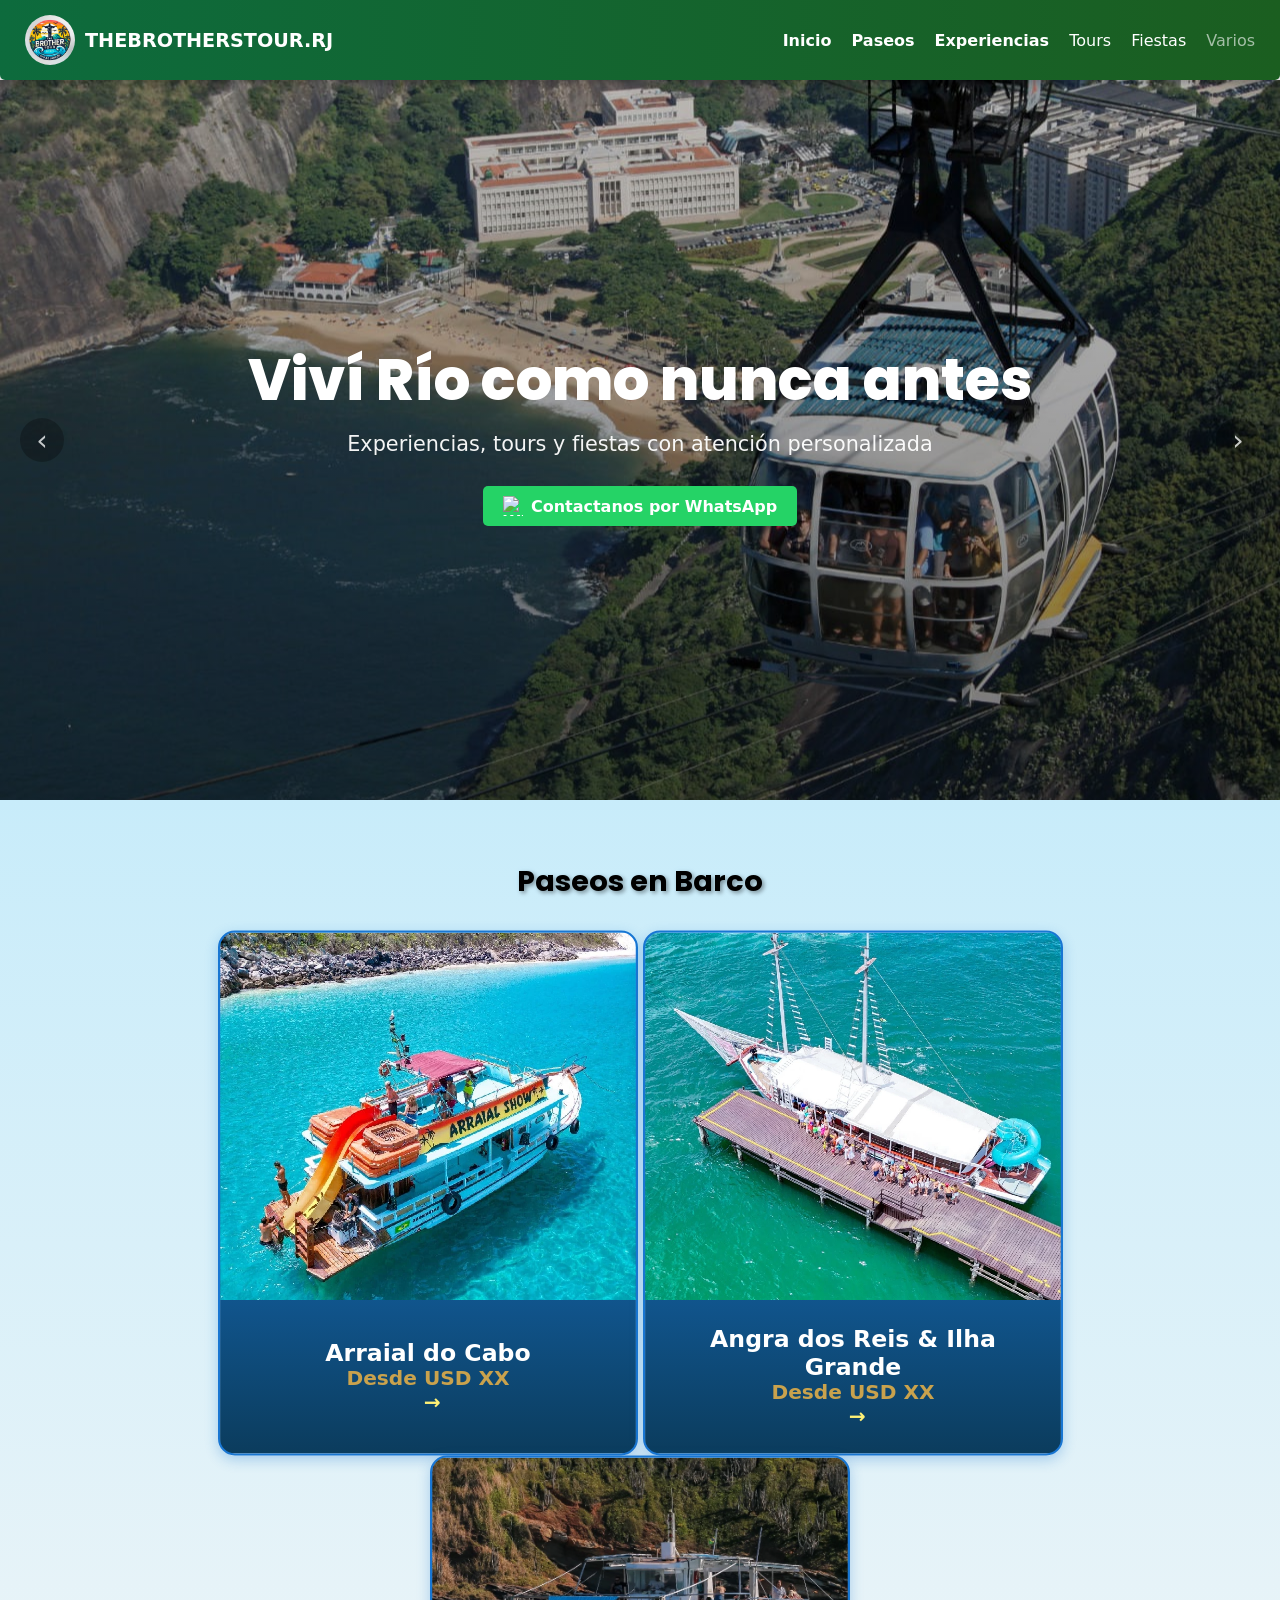
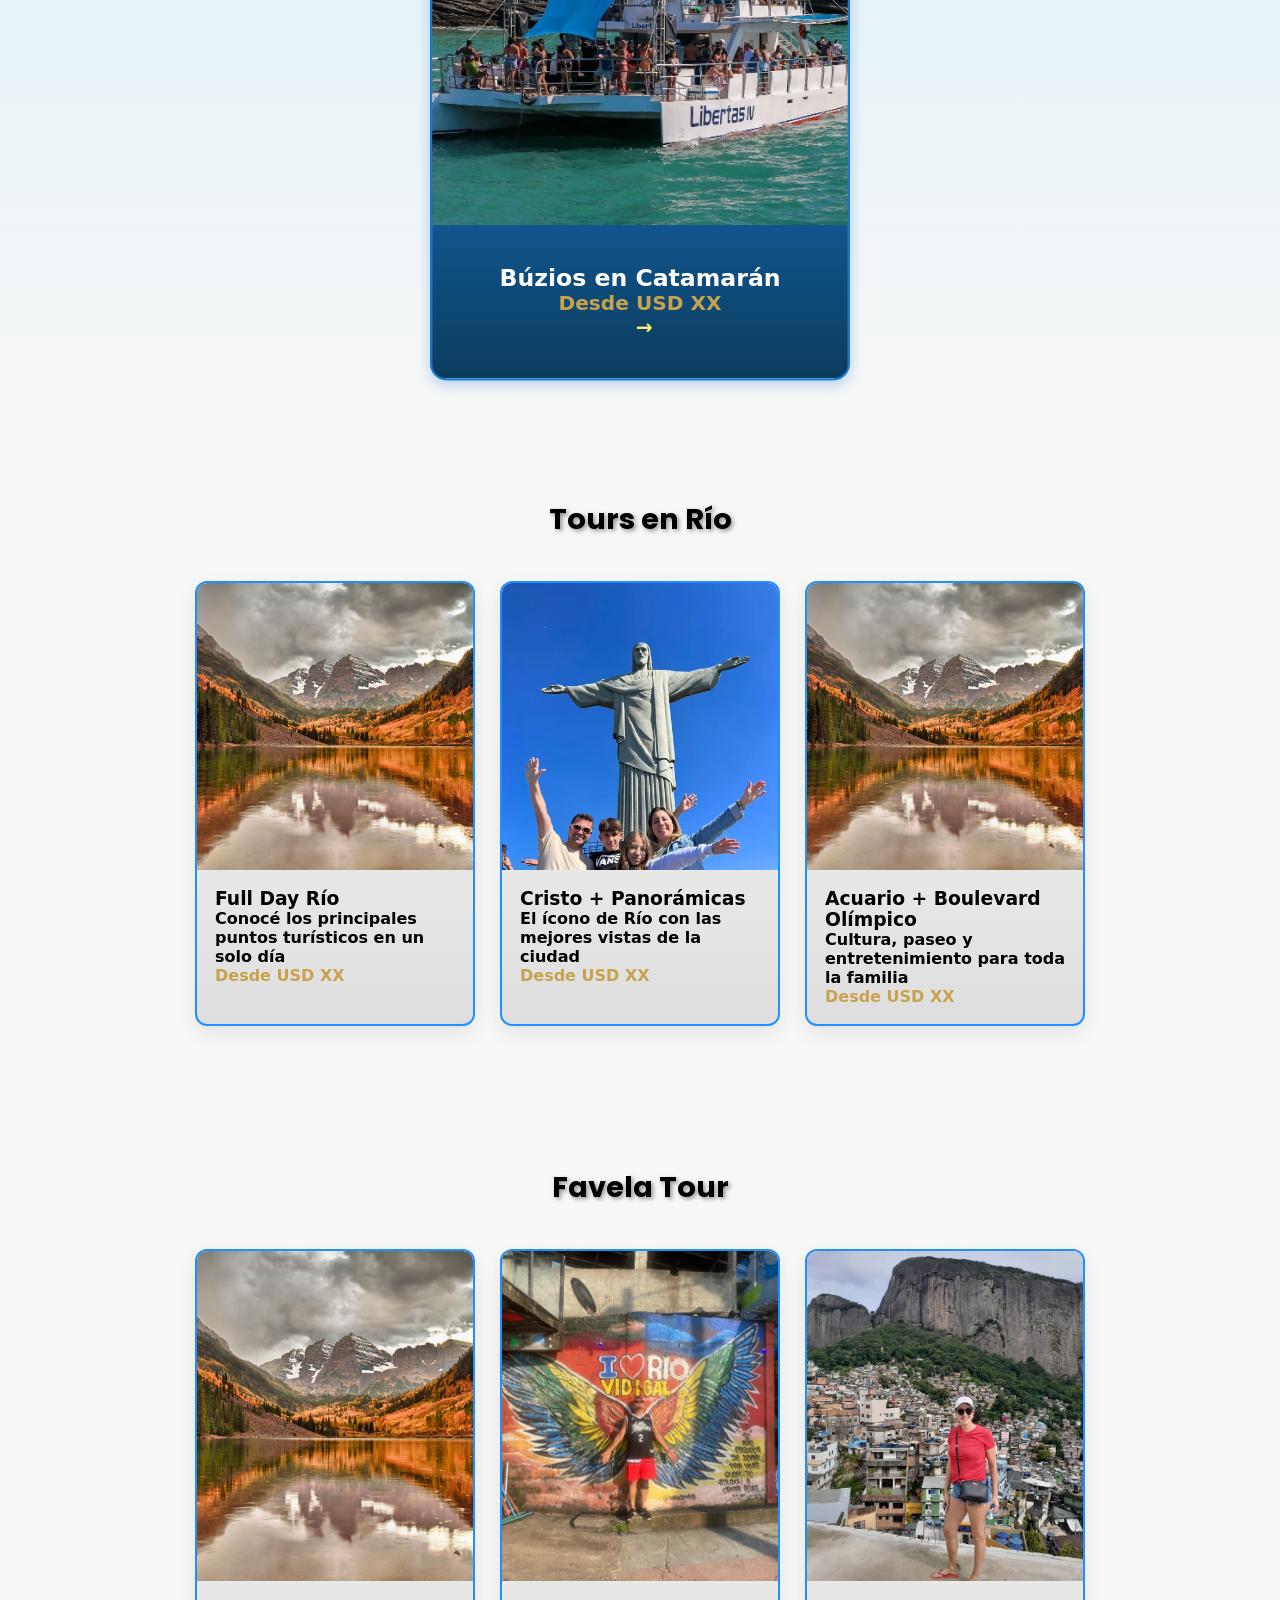
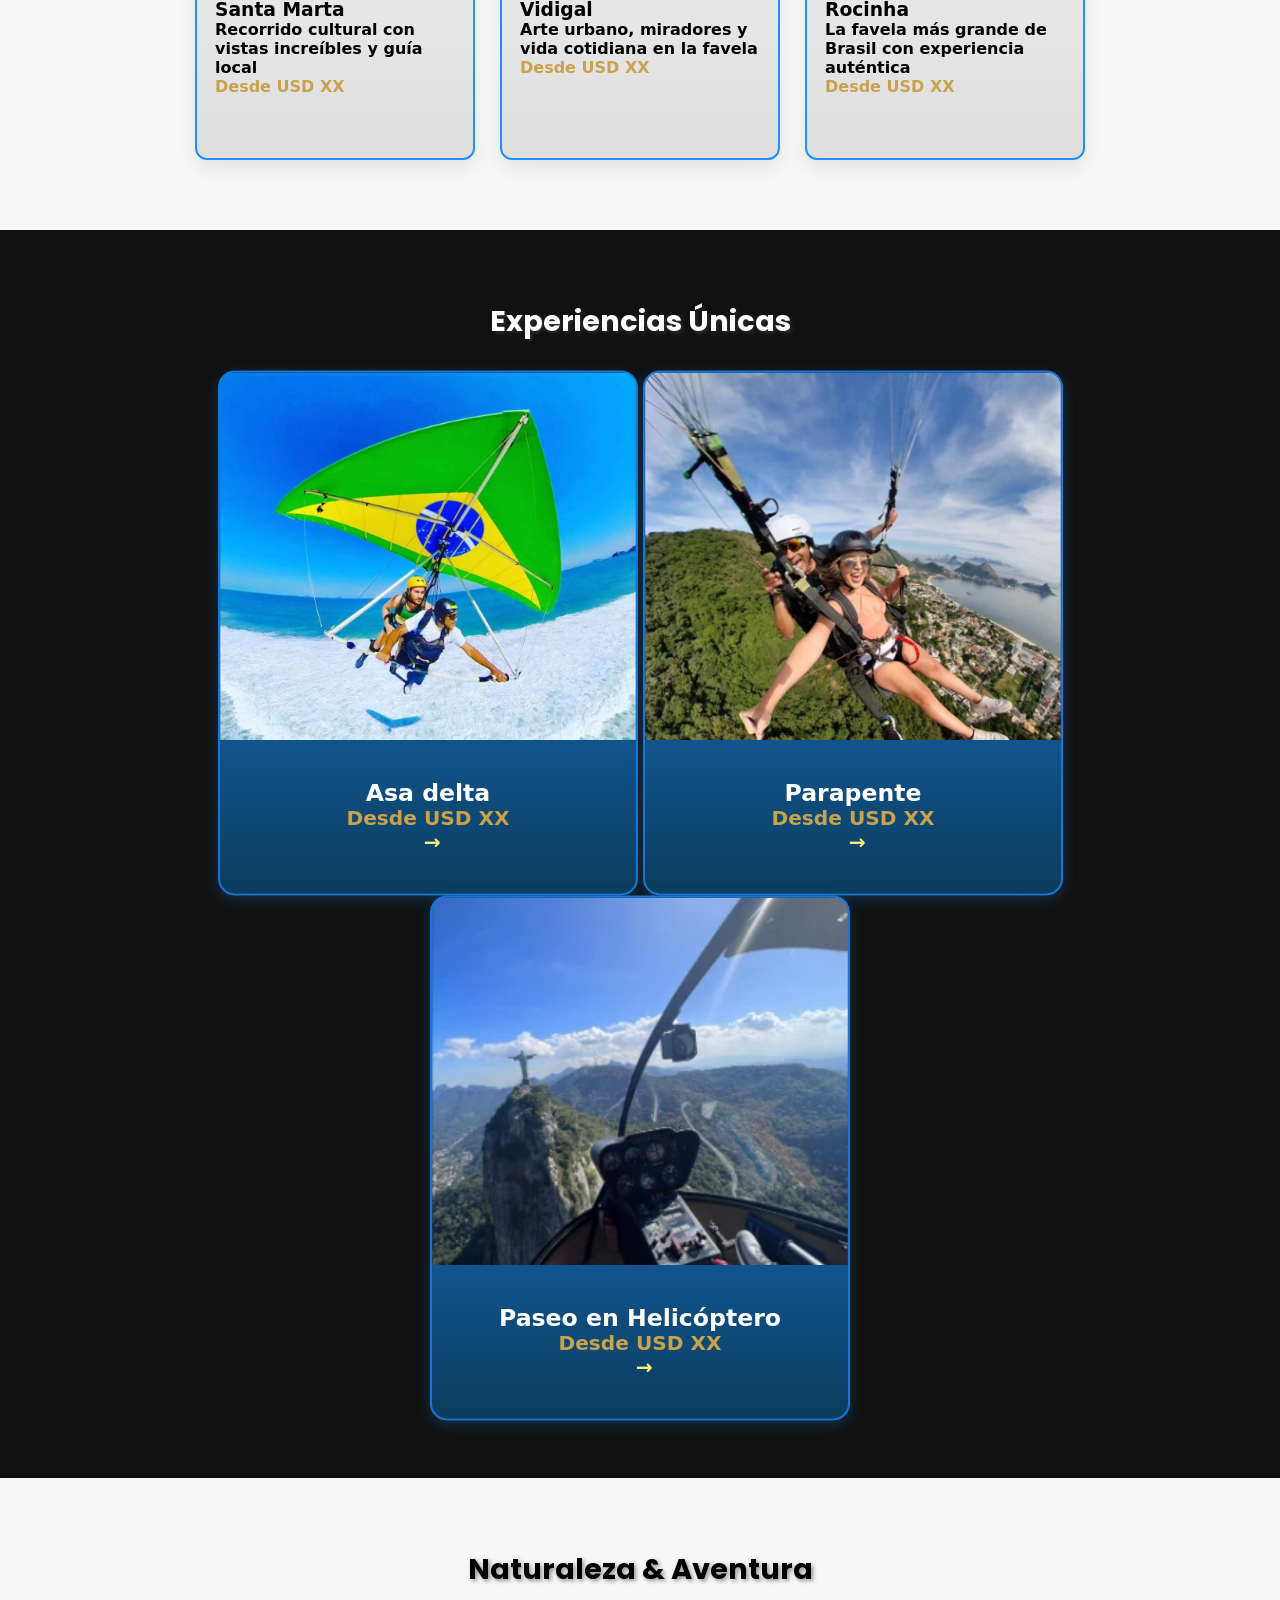
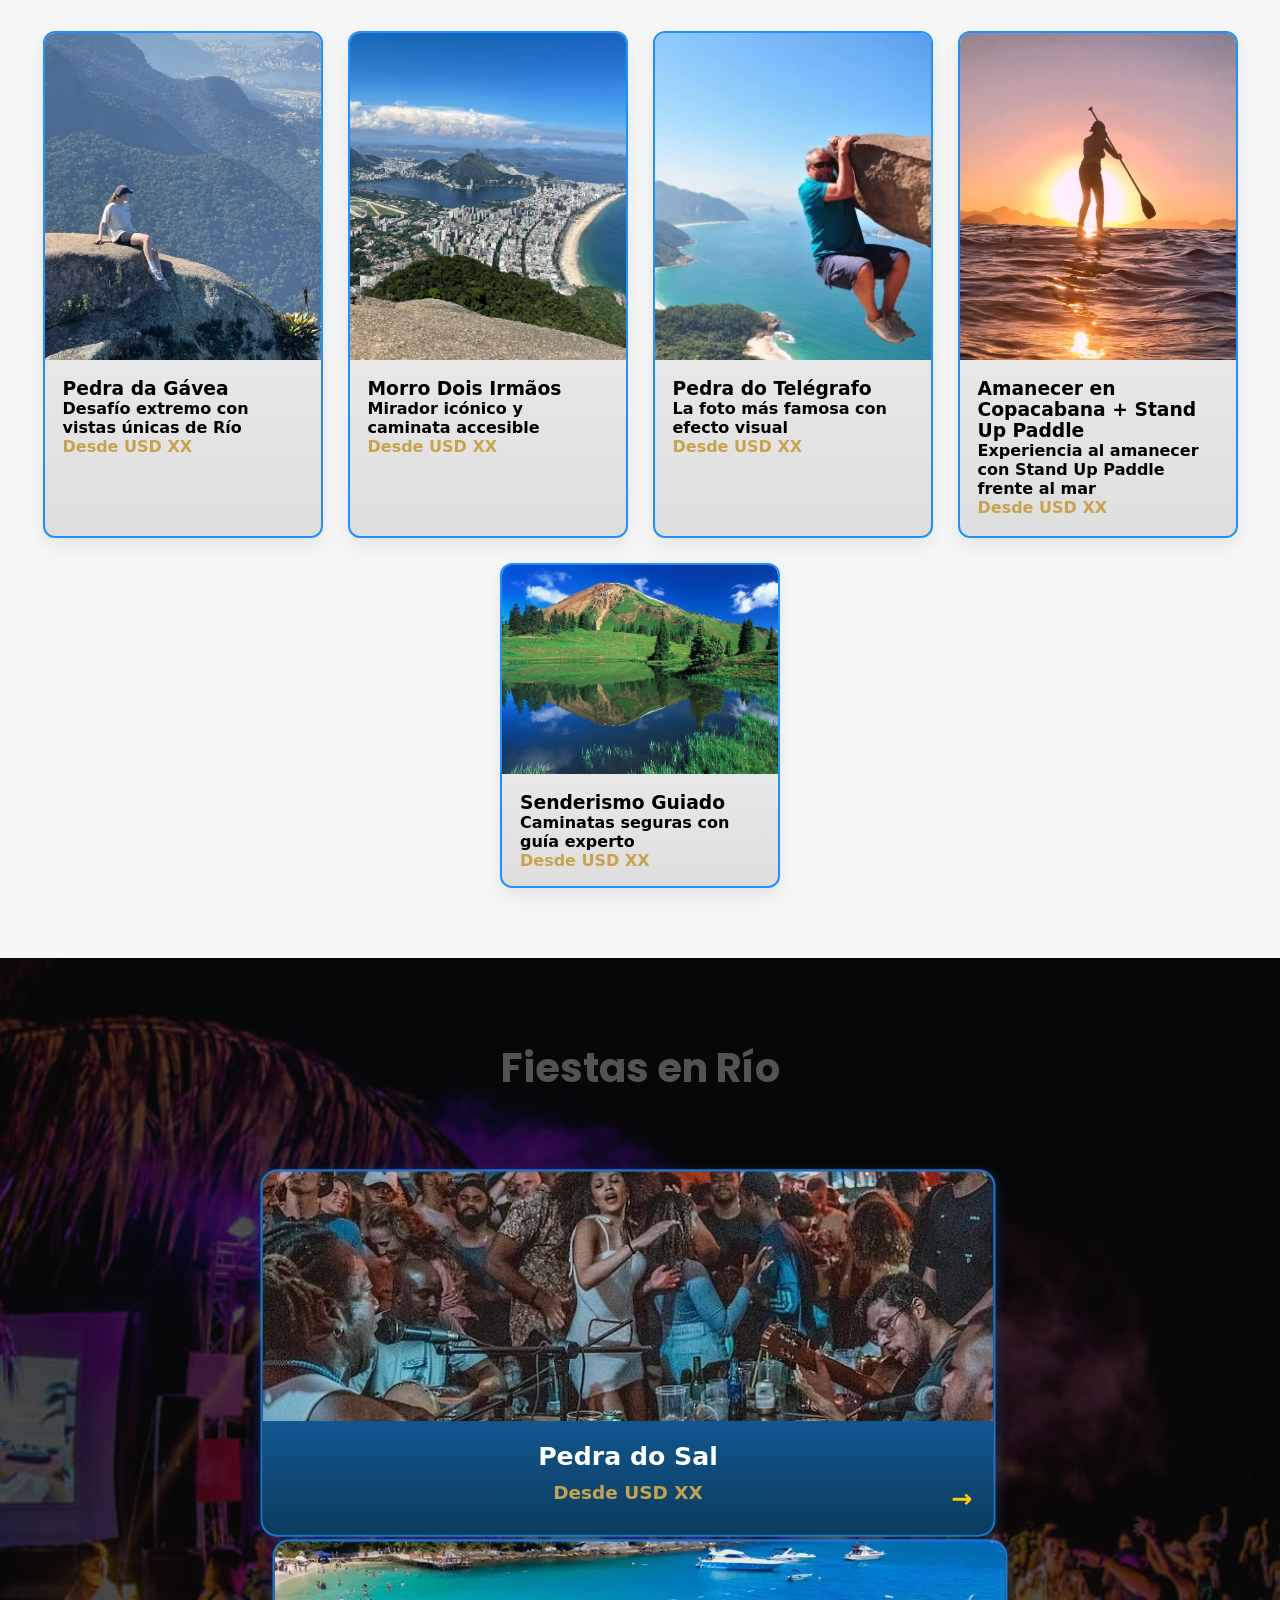
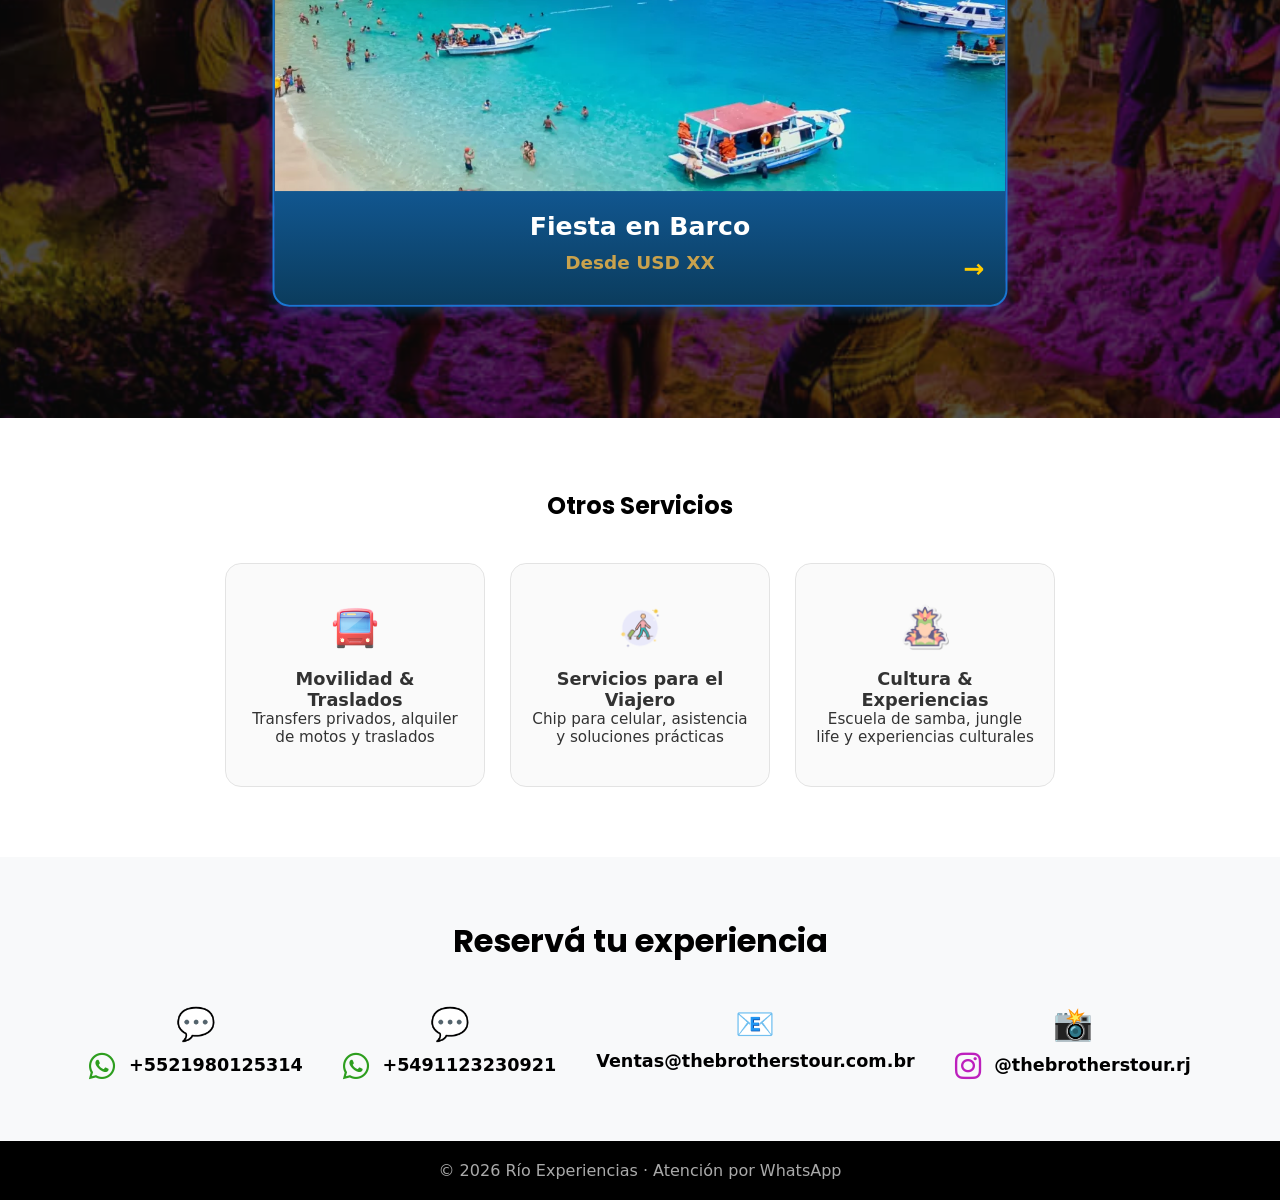
==== commit df033b2a: "modif" ====
--- a/index.html
+++ b/index.html
@@ -67,7 +67,7 @@
                 <a href="pages/paseos.html#arraial" class="card-link">
                     <article class="card card-primary">
                         <div class="card-media">
-                            <img src="./assets/docabo.jpg" alt="Paseo en barco en Arraial do Cabo">
+                            <img src="./assets/cards/arraialcard.webp" alt="Paseo en barco en Arraial do Cabo">
                         </div>
                         <div class="card-content">
                             <h3 class="card-title">Arraial do Cabo</h3>
@@ -81,7 +81,8 @@
                 <a href="pages/paseos.html#angra" class="card-link">
                     <article class="card card-primary">
                         <div class="card-media">
-                            <img src="./assets/angradosreis.jpeg" alt="Paseo en barco en Angra dos Reis e Ilha Grande">
+                            <img src="./assets/cards/angracard.webp"
+                                alt="Paseo en barco en Angra dos Reis e Ilha Grande">
                         </div>
                         <div class="card-content">
                             <h3 class="card-title">Angra dos Reis & Ilha Grande</h3>
@@ -95,7 +96,7 @@
                 <a href="./pages/paseos.html#buzios" class="card-link">
                     <article class="card card-primary">
                         <div class="card-media">
-                            <img src="./assets/buzioscatamaran.jpeg" alt="Paseo en catamarán en Búzios">
+                            <img src="./assets/cards/buzioscard.webp" alt="Paseo en catamarán en Búzios">
                         </div>
                         <div class="card-content">
                             <h3 class="card-title">Búzios en Catamarán</h3>
@@ -132,7 +133,7 @@
                 <!-- CARD 2 -->
                 <article class="card card-secondary">
                     <div class="card-media">
-                        <img src="./assets/prueba2.jpg" alt="Cristo Redentor y vistas panorámicas de Río">
+                        <img src="./assets/cards/cristocard-1.webp" alt="Cristo Redentor y vistas panorámicas de Río">
                     </div>
 
                     <div class="card-content">
@@ -147,7 +148,7 @@
                 <!-- CARD 3 -->
                 <article class="card card-secondary">
                     <div class="card-media">
-                        <img src="./assets/prueba3.jpg" alt="Acuario de Río y Boulevard Olímpico">
+                        <img src="./assets/prueba1.jpg" alt="Acuario de Río y Boulevard Olímpico">
                     </div>
 
                     <div class="card-content">
@@ -186,7 +187,7 @@
                 <!-- CARD 2 -->
                 <article class="card card-secondary">
                     <div class="card-media">
-                        <img src="./assets/prueba2.jpg" alt="Favela Vidigal Río de Janeiro">
+                        <img src="./assets/cards/vidigalcard.webp" alt="Favela Vidigal Río de Janeiro">
                     </div>
 
                     <div class="card-content">
@@ -201,7 +202,7 @@
                 <!-- CARD 3 -->
                 <article class="card card-secondary">
                     <div class="card-media">
-                        <img src="./assets/prueba3.jpg" alt="Favela Rocinha Río de Janeiro">
+                        <img src="./assets/cards/rosiniacard.webp" alt="Favela Rocinha Río de Janeiro">
                     </div>
 
                     <div class="card-content">
@@ -227,11 +228,11 @@
                 <a href="pages/experiencias.html#paracaidas" class="card-link">
                     <article class="card card-primary">
                         <div class="card-media">
-                            <img src="./assets/paracaidas.jpg" alt="Salto en paracaídas en Río de Janeiro">
-                        </div>
-
-                        <div class="card-content">
-                            <h3 class="card-title">Salto en Paracaídas</h3>
+                            <img src="./assets/cards/asadelta.webp" alt="Asa delta">
+                        </div>
+
+                        <div class="card-content">
+                            <h3 class="card-title">Asa delta</h3>
                             <span class="card-price">Desde USD XX</span>
                             <span class="card-arrow">→</span>
                         </div>
@@ -242,7 +243,7 @@
                 <a href="pages/experiencias.html#parapente" class="card-link">
                     <article class="card card-primary">
                         <div class="card-media">
-                            <img src="./assets/parapente.jpg" alt="Parapente sobre Río de Janeiro">
+                            <img src="./assets/cards/parapentcard.webp" alt="Parapente sobre Río de Janeiro">
                         </div>
 
                         <div class="card-content">
@@ -257,7 +258,7 @@
                 <a href="pages/experiencias.html#helicoptero" class="card-link">
                     <article class="card card-primary">
                         <div class="card-media">
-                            <img src="./assets/helicoptero.jpg" alt="Paseo en helicóptero en Río de Janeiro">
+                            <img src="./assets/cards/helicopterocard.webp" alt="Paseo en helicóptero en Río de Janeiro">
                         </div>
 
                         <div class="card-content">
@@ -280,7 +281,7 @@
                 <!-- CARD 1 -->
                 <article class="card card-secondary">
                     <div class="card-media">
-                        <img src="./assets/prueba1.jpg" alt="Trilha a Pedra da Gávea">
+                        <img src="./assets/cards/dagavea.webp" alt="Trilha a Pedra da Gávea">
                     </div>
                     <div class="card-content">
                         <h3 class="card-title">Pedra da Gávea</h3>
@@ -294,7 +295,7 @@
                 <!-- CARD 2 -->
                 <article class="card card-secondary">
                     <div class="card-media">
-                        <img src="./assets/prueba2.jpg" alt="Trilha Morro Dois Irmãos">
+                        <img src="./assets/cards/morrodoisdoiscard.webp" alt="Trilha Morro Dois Irmãos">
                     </div>
                     <div class="card-content">
                         <h3 class="card-title">Morro Dois Irmãos</h3>
@@ -308,7 +309,7 @@
                 <!-- CARD 3 -->
                 <article class="card card-secondary">
                     <div class="card-media">
-                        <img src="./assets/prueba3.jpg" alt="Pedra do Telégrafo Río de Janeiro">
+                        <img src="./assets/cards/pedratelcard.webp" alt="Pedra do Telégrafo Río de Janeiro">
                     </div>
                     <div class="card-content">
                         <h3 class="card-title">Pedra do Telégrafo</h3>
@@ -322,30 +323,17 @@
                 <!-- CARD 4 -->
                 <article class="card card-secondary">
                     <div class="card-media">
-                        <img src="./assets/prueba1.jpg" alt="Amanecer en Copacabana">
-                    </div>
-                    <div class="card-content">
-                        <h3 class="card-title">Amanecer en Copacabana</h3>
-                        <p class="card-description">
-                            Experiencia tranquila frente al mar
-                        </p>
-                        <span class="card-price">Desde USD XX</span>
-                    </div>
-                </article>
-
-                <!-- CARD 5 -->
-                <article class="card card-secondary">
-                    <div class="card-media">
-                        <img src="./assets/prueba3.jpg" alt="Stand Up Paddle en Río">
-                    </div>
-                    <div class="card-content">
-                        <h3 class="card-title">Stand Up Paddle</h3>
-                        <p class="card-description">
-                            Actividad acuática relajada en la costa
-                        </p>
-                        <span class="card-price">Desde USD XX</span>
-                    </div>
-                </article>
+                        <img src="./assets/cards/standuppaddlecard.webp" alt="Amanecer en Copacabana">
+                    </div>
+                    <div class="card-content">
+                        <h3 class="card-title">Amanecer en Copacabana + Stand Up Paddle</h3>
+                        <p class="card-description">
+                            Experiencia al amanecer con Stand Up Paddle frente al mar
+                        </p>
+                        <span class="card-price">Desde USD XX</span>
+                    </div>
+                </article>
+
 
                 <!-- CARD 6 -->
                 <article class="card card-secondary">
@@ -371,10 +359,10 @@
             <div class="card">
 
                 <!-- CARD 1 -->
-                <a href="pages/fiestas.html#pedra-do-sal" class="card-link">
+                <a href="pages/fiestas.html#pedra-do-sal" class="card-link card-linkFiestas">
                     <article class="card-fiestas">
                         <div class="card-mediaFiestas">
-                            <img src="./assets/prueba2.jpg" alt="Fiesta en Pedra do Sal Río de Janeiro">
+                            <img src="./assets/cards/dosalcard.webp" alt="Fiesta en Pedra do Sal Río de Janeiro">
                         </div>
 
                         <div class="card-contentFiestas">
@@ -386,7 +374,7 @@
                 </a>
 
                 <!-- CARD 2 -->
-                <a href="pages/fiestas.html#fiesta-barco" class="card-link">
+                <a href="pages/fiestas.html#fiesta-barco" class="card-link card-linkFiestas">
                     <article class="card-fiestasFiestas">
                         <div class="card-mediaFiestas">
                             <img src="./assets/docabo.jpg" alt="Fiesta en barco en Río de Janeiro">
--- a/css/styles.css
+++ b/css/styles.css
@@ -422,6 +422,11 @@
     transform: translateY(-5px);
 }
 
+.card-price {
+    color: #C9A24D;
+
+}
+
 /* CARD JERARQUÍA */
 
 /* 🔥 PRIMARIO */
@@ -455,10 +460,13 @@
     /* bordes suaves */
     overflow: hidden;
     /* evita que el contenido se salga */
-    box-shadow: 0 8px 20px rgba(0, 0, 0, 0.15);
-    /* sombra ligera */
     transition: transform 0.3s;
     /* efecto hover */
+    border: 2px solid #1976d2;
+    /* Azul más profundo, premium */
+    box-shadow: 0 4px 12px rgba(25, 118, 210, 0.3);
+    /* Le da impacto */
+    transform: scale(1.05);
 }
 
 .card-primary:hover {
@@ -496,15 +504,19 @@
 
 /* ⭐ SECUNDARIO */
 .card-secondary {
-    background: white;
+    background: linear-gradient(180deg, #fafafa, #dedede);
     width: 280px;
     font-weight: 600;
     box-shadow: 0 8px 20px rgba(0, 0, 0, 0.08);
+    border: 2px solid #1e90ff;
+    /* Azul principal de confianza */
+    border-radius: 12px;
+
 }
 
 /* Imagen equilibrada */
 .card-secondary .card-media {
-    height: 45%;
+    height: 65%;
     min-height: 180px;
 }
 
@@ -563,6 +575,22 @@
     /* responsive */
     margin-top: 40px;
 }
+
+.card-linkFiestas {
+    display: inline-block;
+    /* mantiene cada card como bloque clickeable */
+    margin-right: 24px;
+    /* separación horizontal */
+    vertical-align: top;
+    /* evita que se bajen por altura distinta */
+}
+
+.card-linkFiestas:last-child {
+    margin-right: 0;
+    /* quita margen al final de la fila */
+}
+
+
 
 /* ==== Cards Fiestas ==== */
 .card-fiestas,
@@ -579,9 +607,13 @@
     /* imagen a la izquierda, contenido a la derecha */
     border-radius: 16px;
     overflow: hidden;
-    box-shadow: 0 12px 25px rgba(0, 0, 0, 0.5);
     transition: transform 0.3s, box-shadow 0.3s;
     cursor: pointer;
+    border: 2px solid #1976d2;
+    /* Azul más profundo, premium */
+    box-shadow: 0 4px 12px rgba(25, 118, 210, 0.3);
+    /* Le da impacto */
+    transform: scale(1.05);
 }
 
 /* Hover */
@@ -623,6 +655,8 @@
 .card-priceFiestas {
     font-size: 1.1rem;
     margin-bottom: 10px;
+    color: #C9A24D;
+    ;
 }
 
 /* Flecha de acción */
@@ -635,12 +669,8 @@
     right: 20px;
 }
 
-/* ==== Links de las cards ==== */
-.card-link {
-    text-decoration: none;
-    color: inherit;
-    display: block;
-}
+
+
 
 /* ==== Responsive ==== */
 @media (max-width: 1000px) {
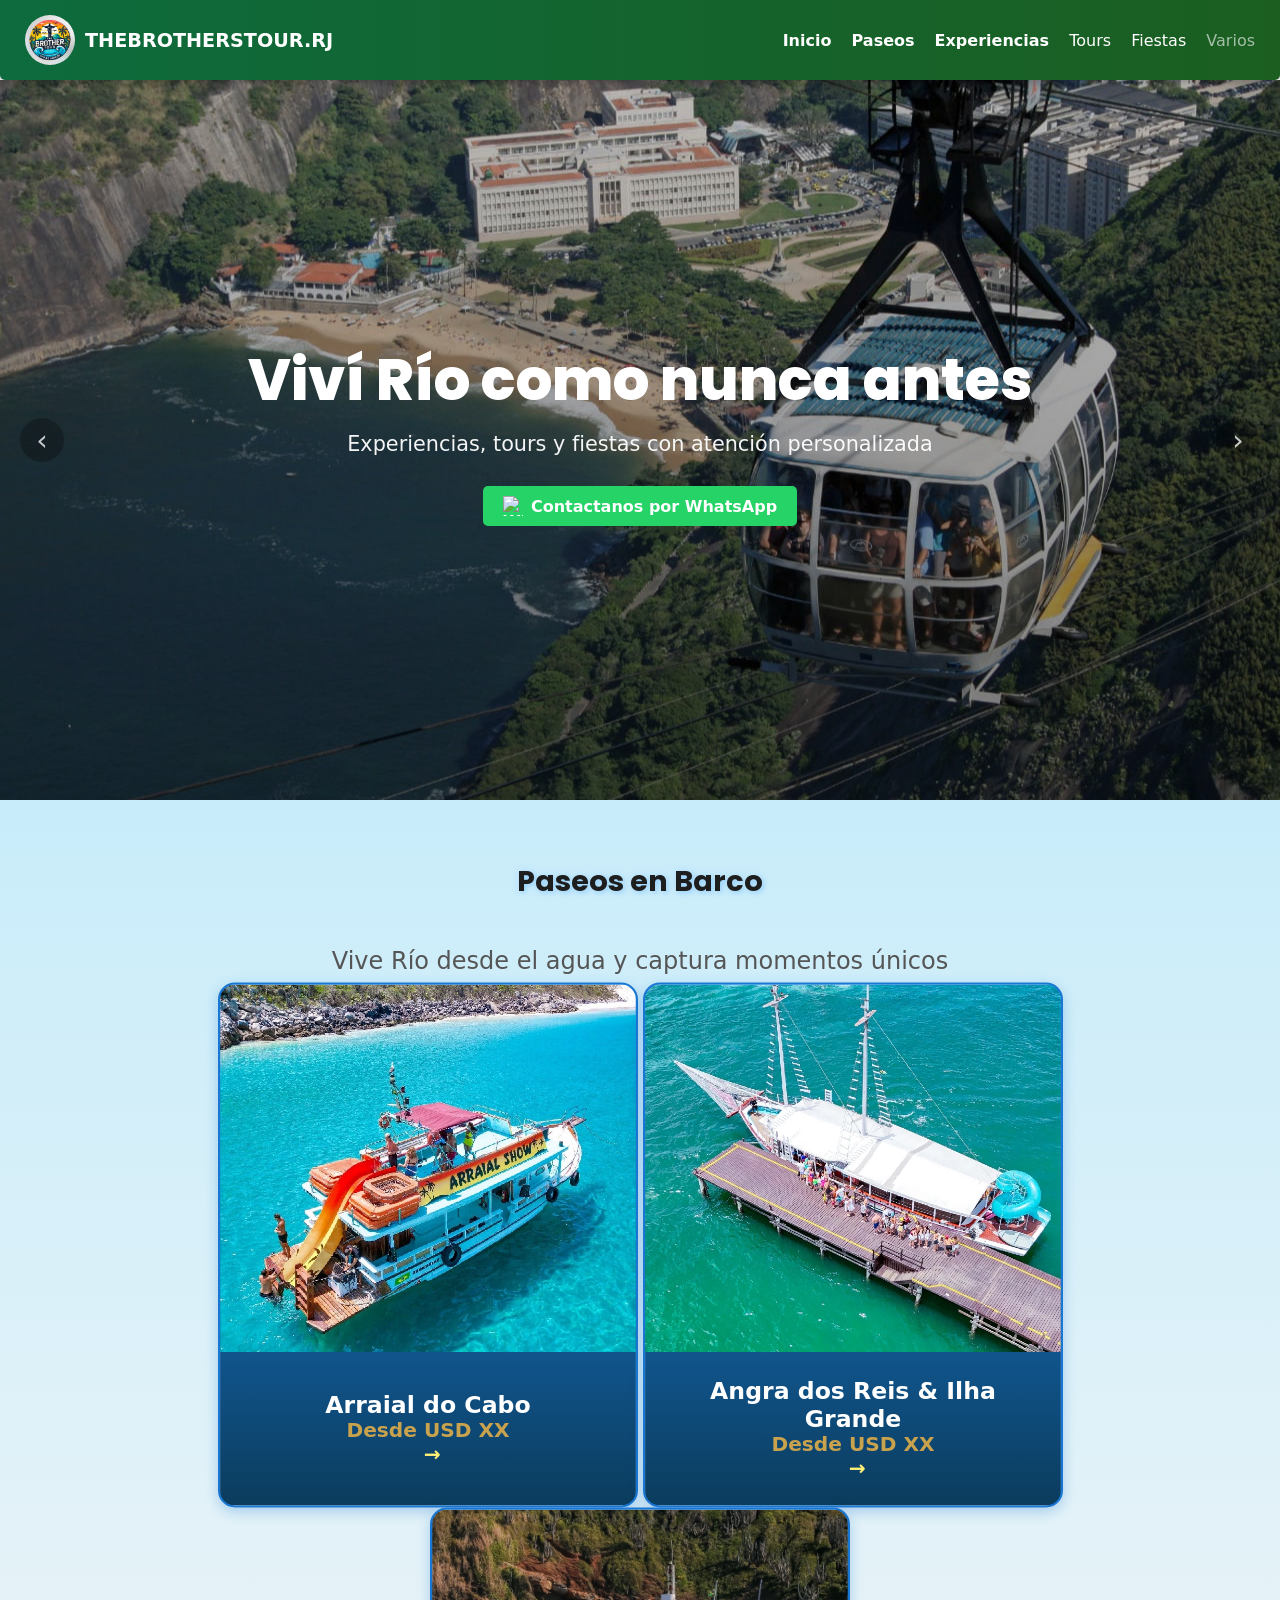
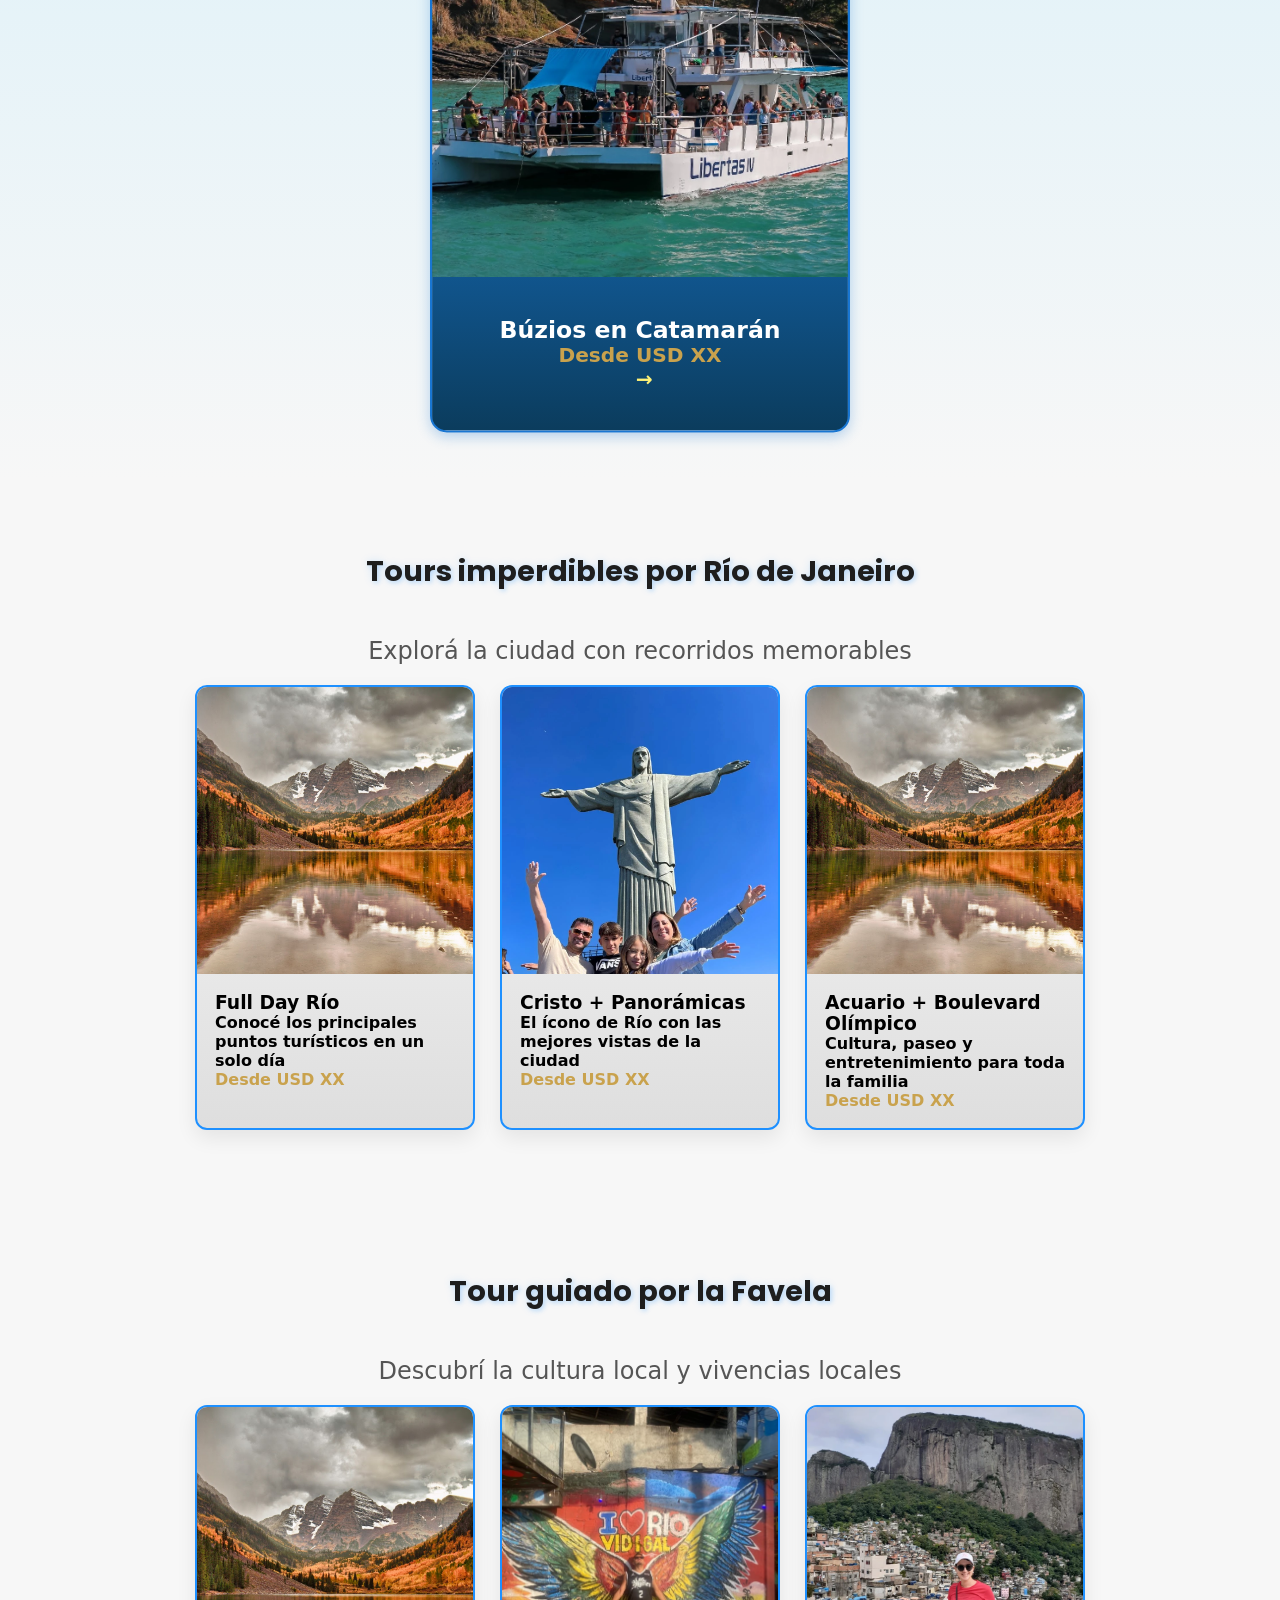
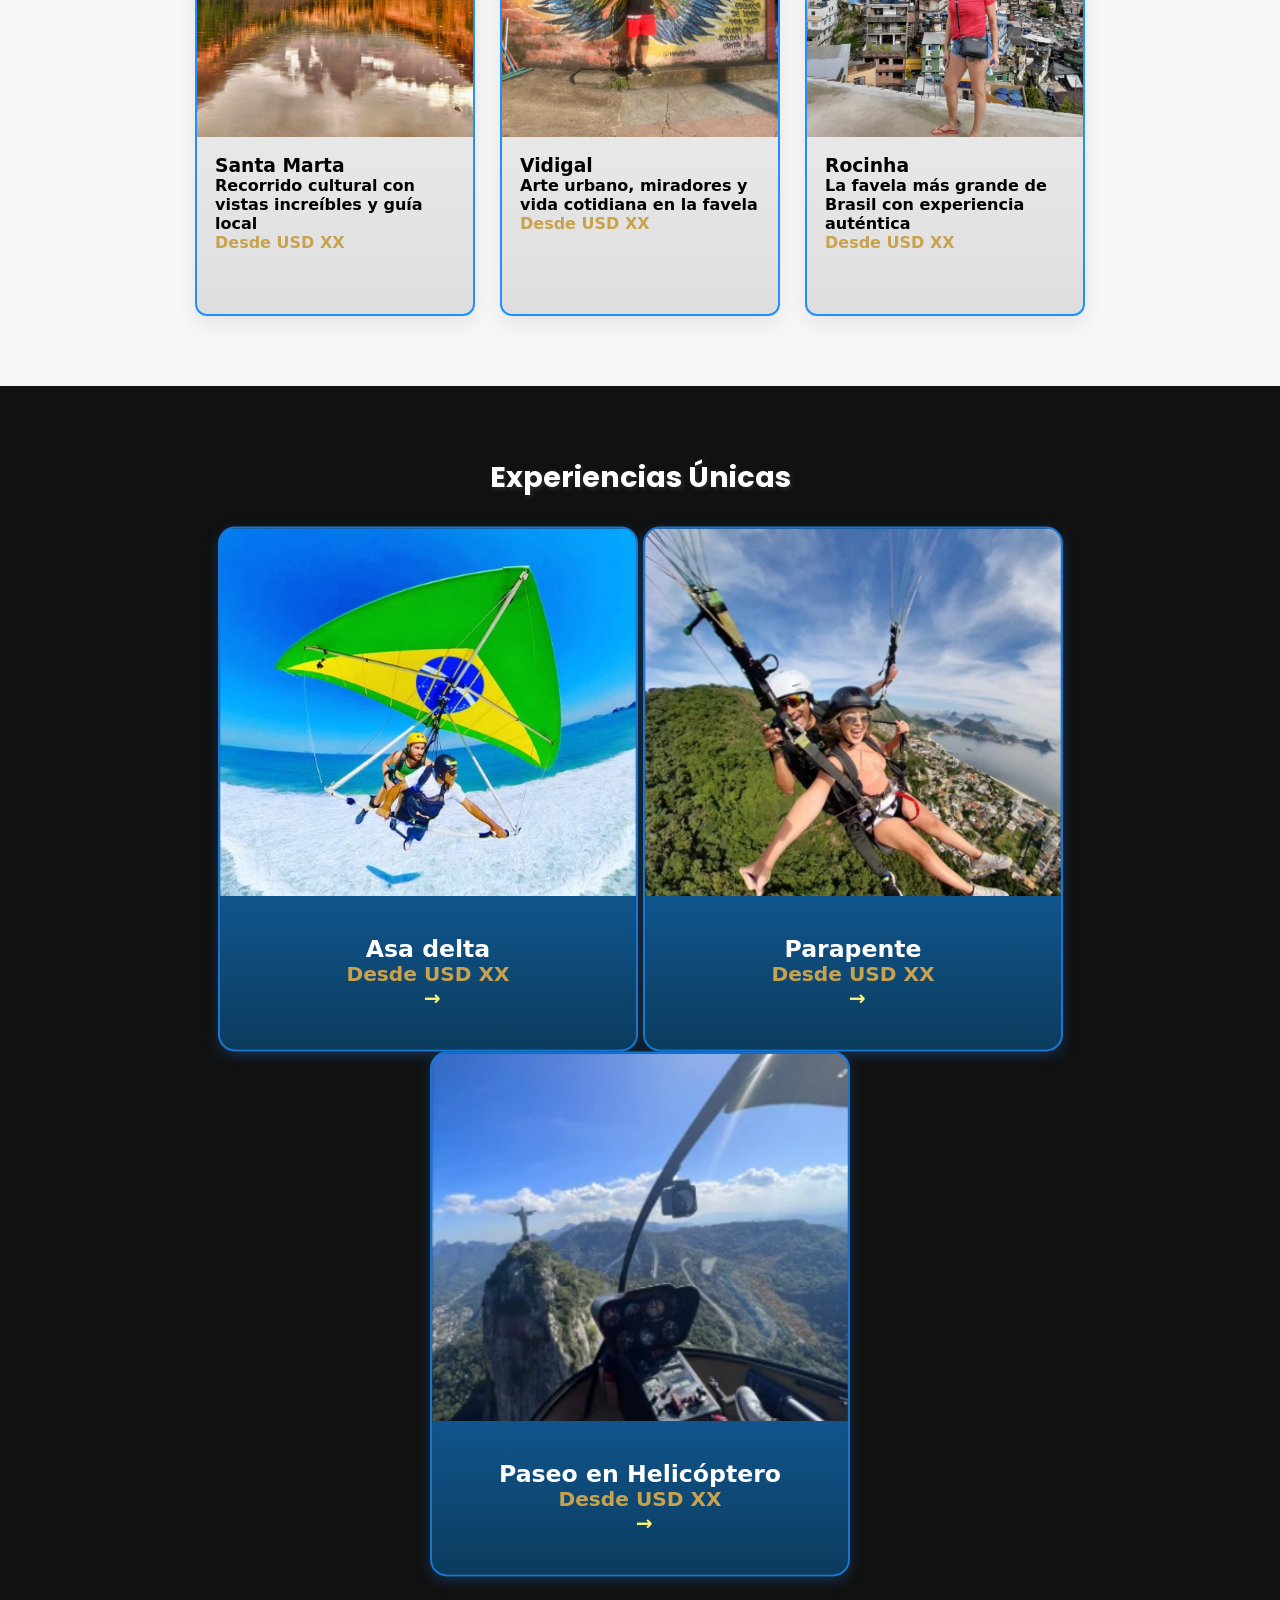
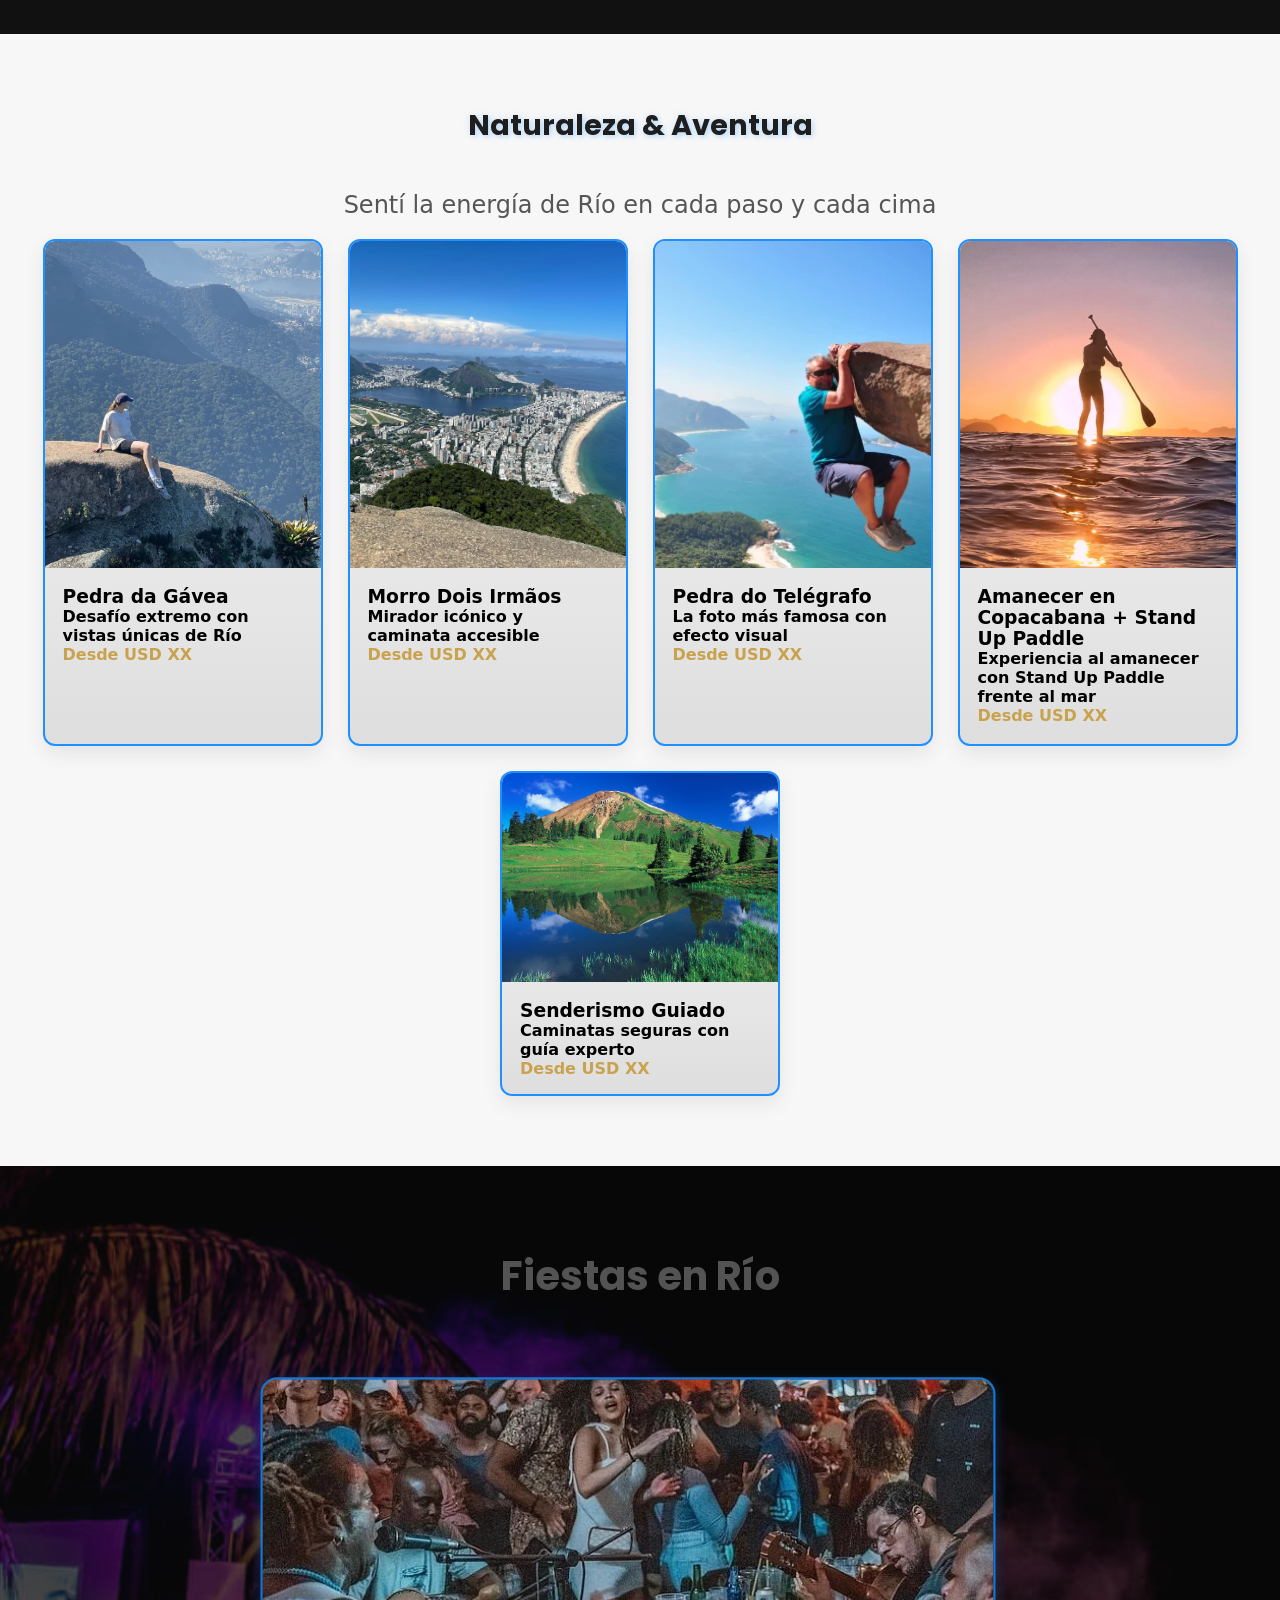
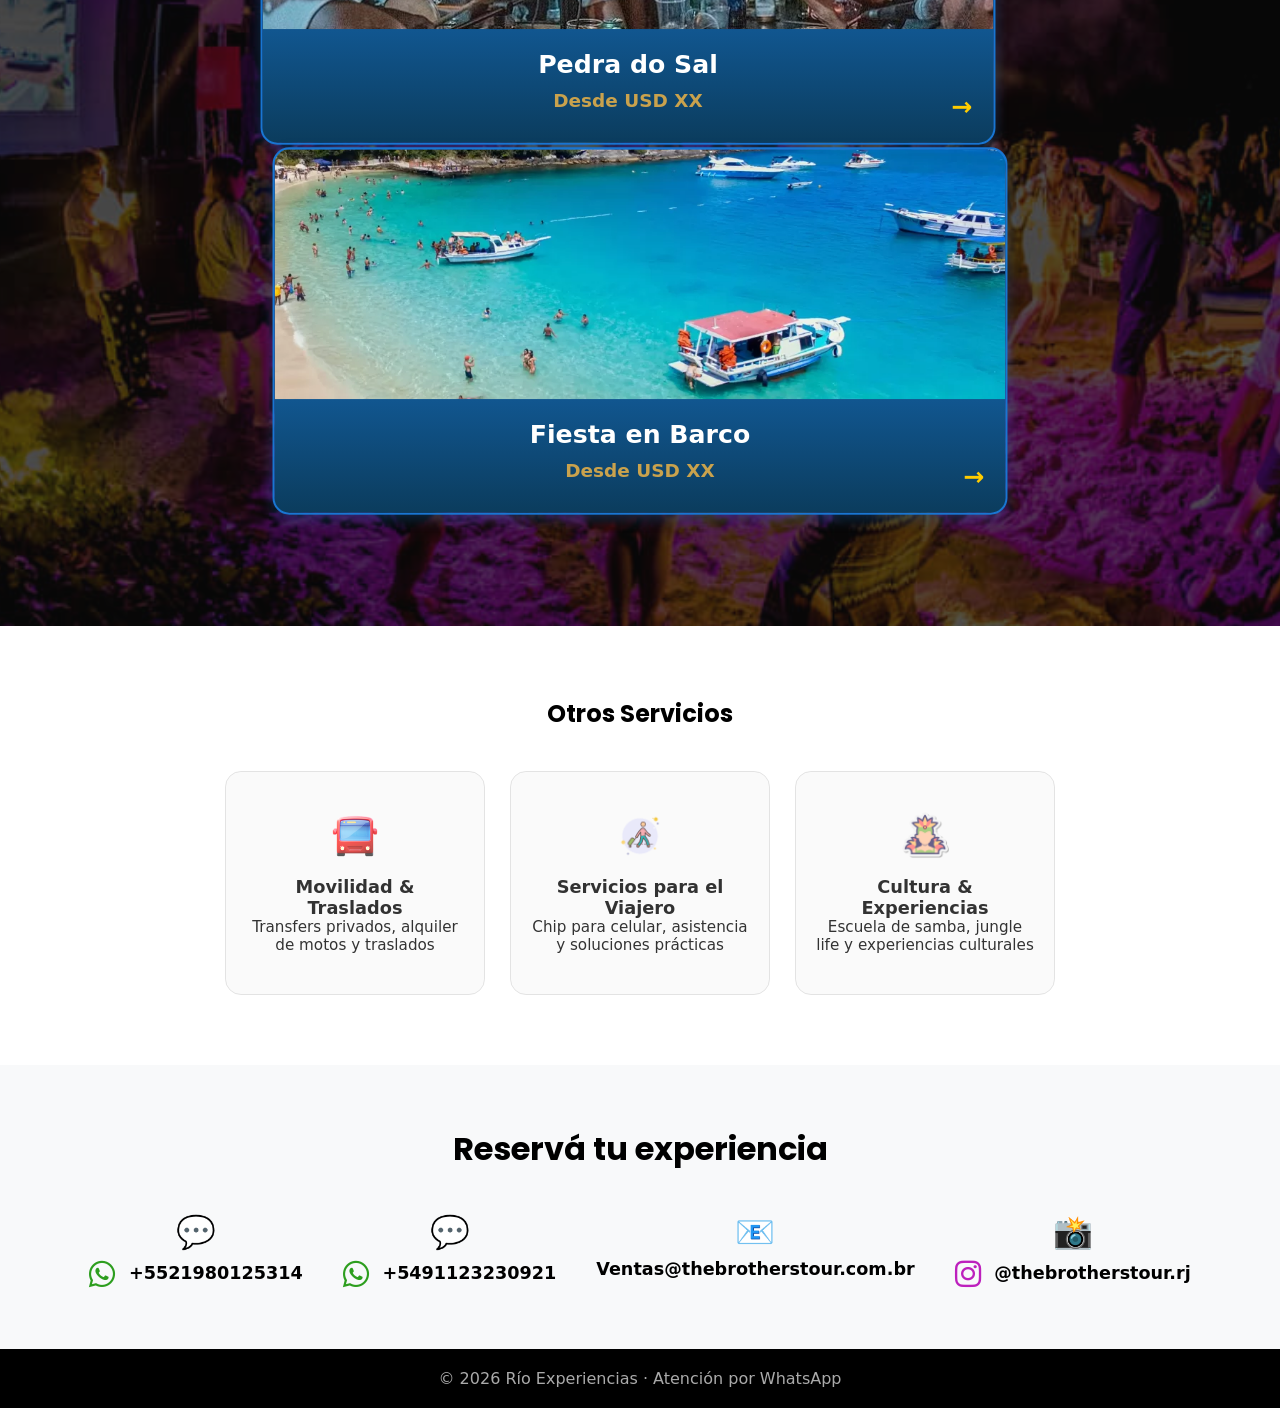
==== commit f2fb75cc: "j" ====
--- a/index.html
+++ b/index.html
@@ -60,6 +60,7 @@
         <!-- PASEOS EN BARCO -->
         <section class="section section-secondary fondoSectionDestacadaUno" id="paseos">
             <h2>Paseos en Barco</h2>
+            <p class="subtitle-section">Vive Río desde el agua y captura momentos únicos</p>
 
             <div class="cards">
 
@@ -111,7 +112,8 @@
 
         <!-- TOURS EN RÍO -->
         <section class="section section-secondary" id="tours">
-            <h2>Tours en Río</h2>
+            <h2>Tours imperdibles por Río de Janeiro</h2>
+            <p class="subtitle-section">Explorá la ciudad con recorridos memorables</p>
 
             <div class="cards">
 
@@ -165,7 +167,8 @@
 
         <!-- FAVELA TOUR -->
         <section class="section section-secondary">
-            <h2>Favela Tour</h2>
+            <h2>Tour guiado por la Favela</h2>
+            <p class="subtitle-section">Descubrí la cultura local y vivencias locales</p>
 
             <div class="cards">
 
@@ -221,6 +224,7 @@
         <!-- EXPERIENCIAS -->
         <section class="section section-primary" id="experiencias">
             <h2>Experiencias Únicas</h2>
+            
 
             <div class="cards">
 
@@ -275,6 +279,7 @@
         <!-- NATURALEZA -->
         <section class="section section-secondary">
             <h2>Naturaleza & Aventura</h2>
+            <p class="subtitle-section">Sentí la energía de Río en cada paso y cada cima</p>
 
             <div class="cards">
 
--- a/css/styles.css
+++ b/css/styles.css
@@ -249,6 +249,23 @@
     padding: 70px 20px;
 }
 
+.subtitle-section {
+    font-size: 1.5rem;
+    /* tamaño más pequeño que el h2 */
+    color: #555555;
+    /* gris oscuro suave, no negro */
+    line-height: 1.5;
+    /* espacio entre líneas cómodo */
+    margin-top: 0.5rem;
+    /* espacio sobre el subtítulo */
+    margin-bottom: 1rem;
+    /* espacio debajo para separar de las cards */
+    text-align: center;
+    /* centrado debajo del título */
+    font-weight: 400;
+    /* normal, no tan pesado */
+}
+
 .section-primary {
     background: #111;
     color: #fff;
@@ -276,12 +293,17 @@
     margin-bottom: 40px;
     font-family: 'Poppins', sans-serif;
     font-size: 1.8rem;
+    color: #1e1e1e; /* gris oscuro para buena lectura */
     text-shadow:
-        2px 2px 4px rgba(0, 0, 0, 0.4),
-        /* sombra principal */
-        0 0 10px rgba(30, 143, 255, 0.041);
-    /* resplandor azul */
-
+        2px 2px 4px rgba(30,144,255,0.2), /* resplandor azul */
+        0 0 8px rgba(30,144,255,0.15);     /* segundo resplandor más suave */
+}
+
+/* Responsive para tablets/móviles */
+@media (max-width: 768px) {
+    .section-secondary h2 {
+        font-size: 1.5rem;
+    }
 }
 
 .section-tertiary {
@@ -590,8 +612,6 @@
     /* quita margen al final de la fila */
 }
 
-
-
 /* ==== Cards Fiestas ==== */
 .card-fiestas,
 .card-fiestasFiestas {
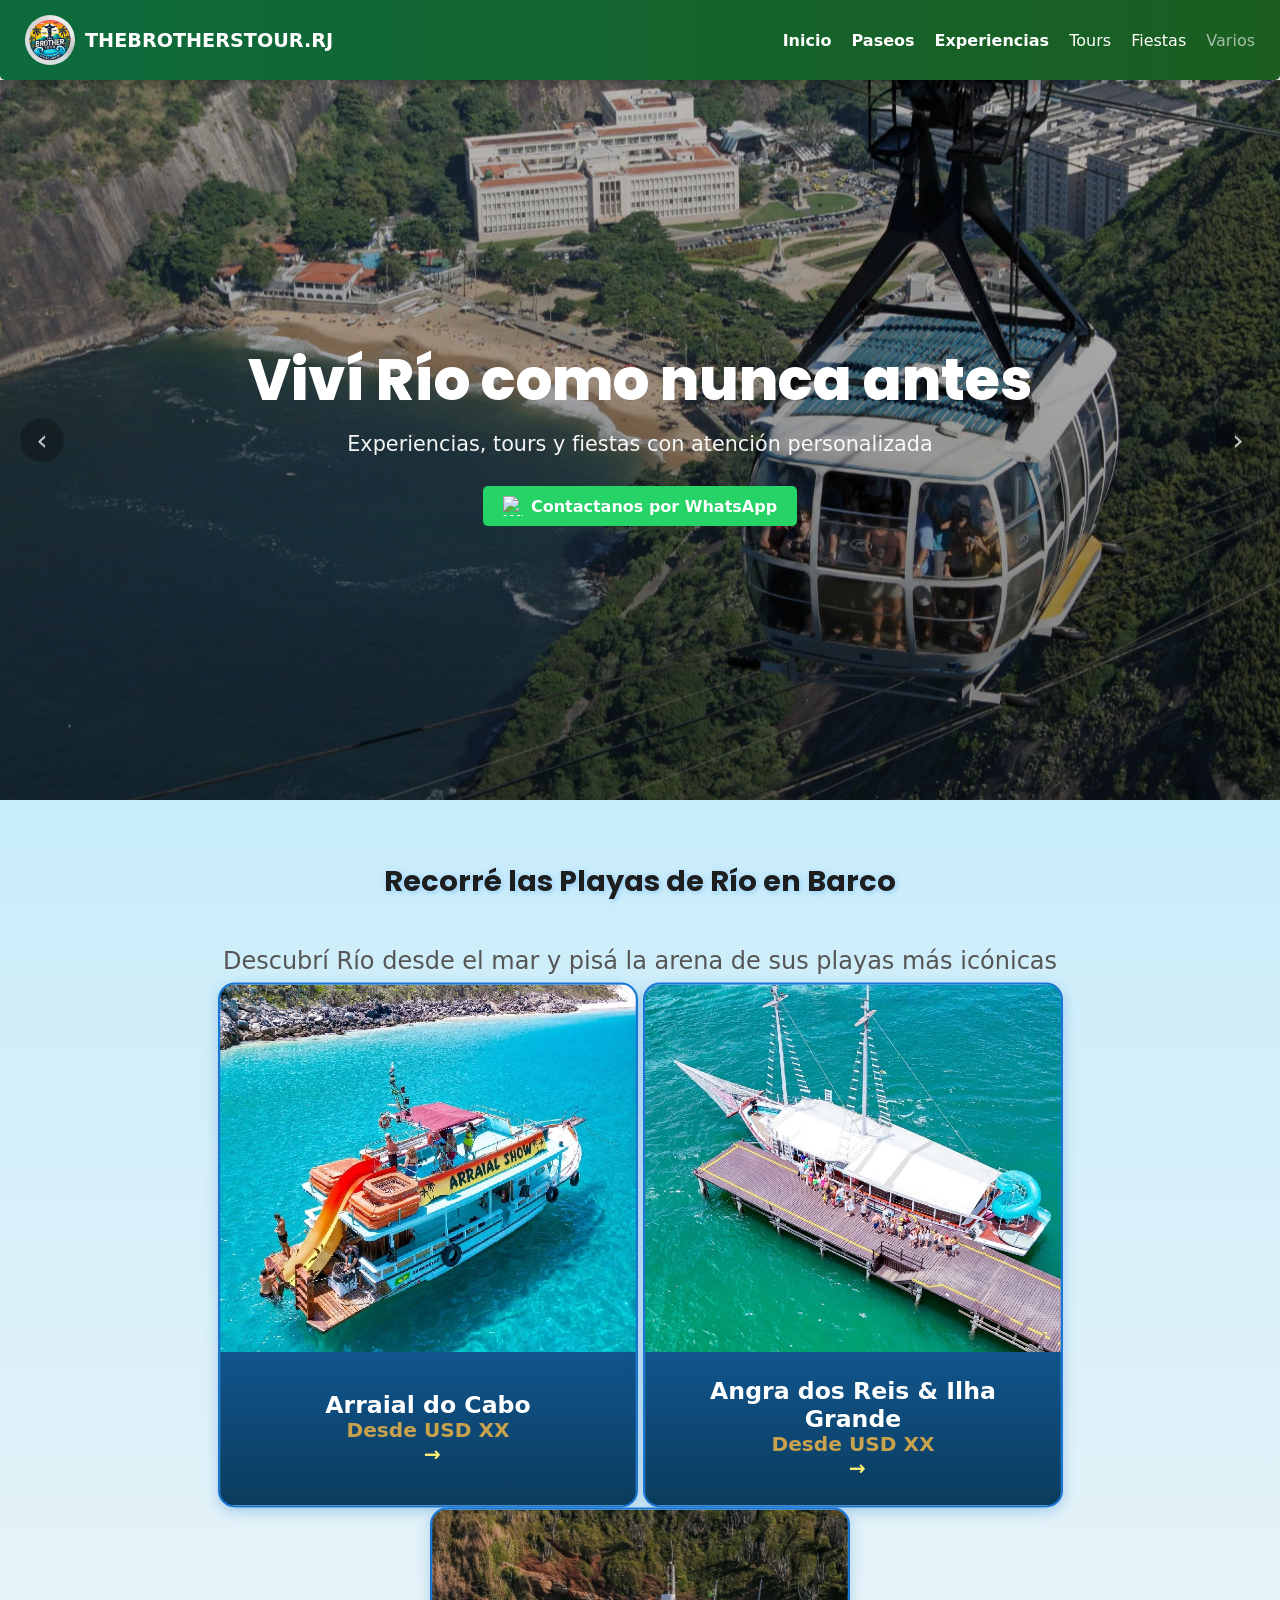
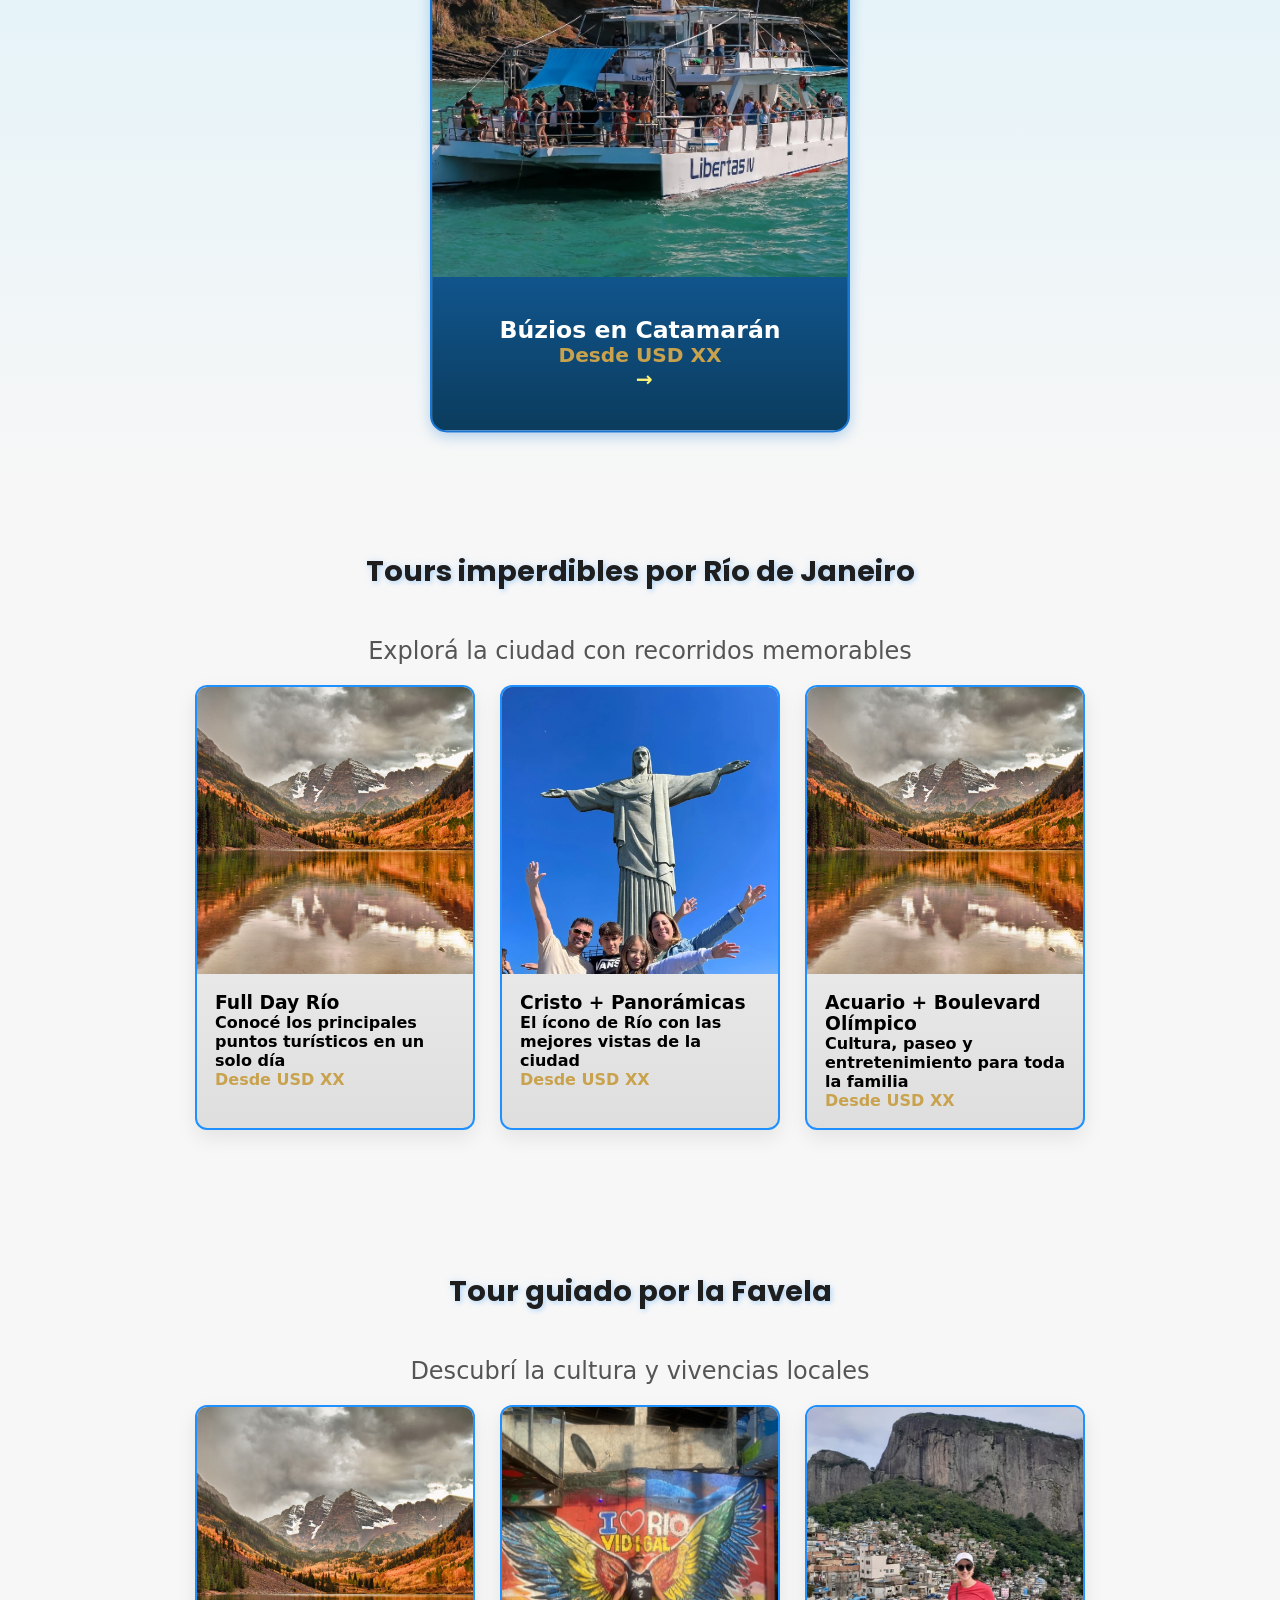
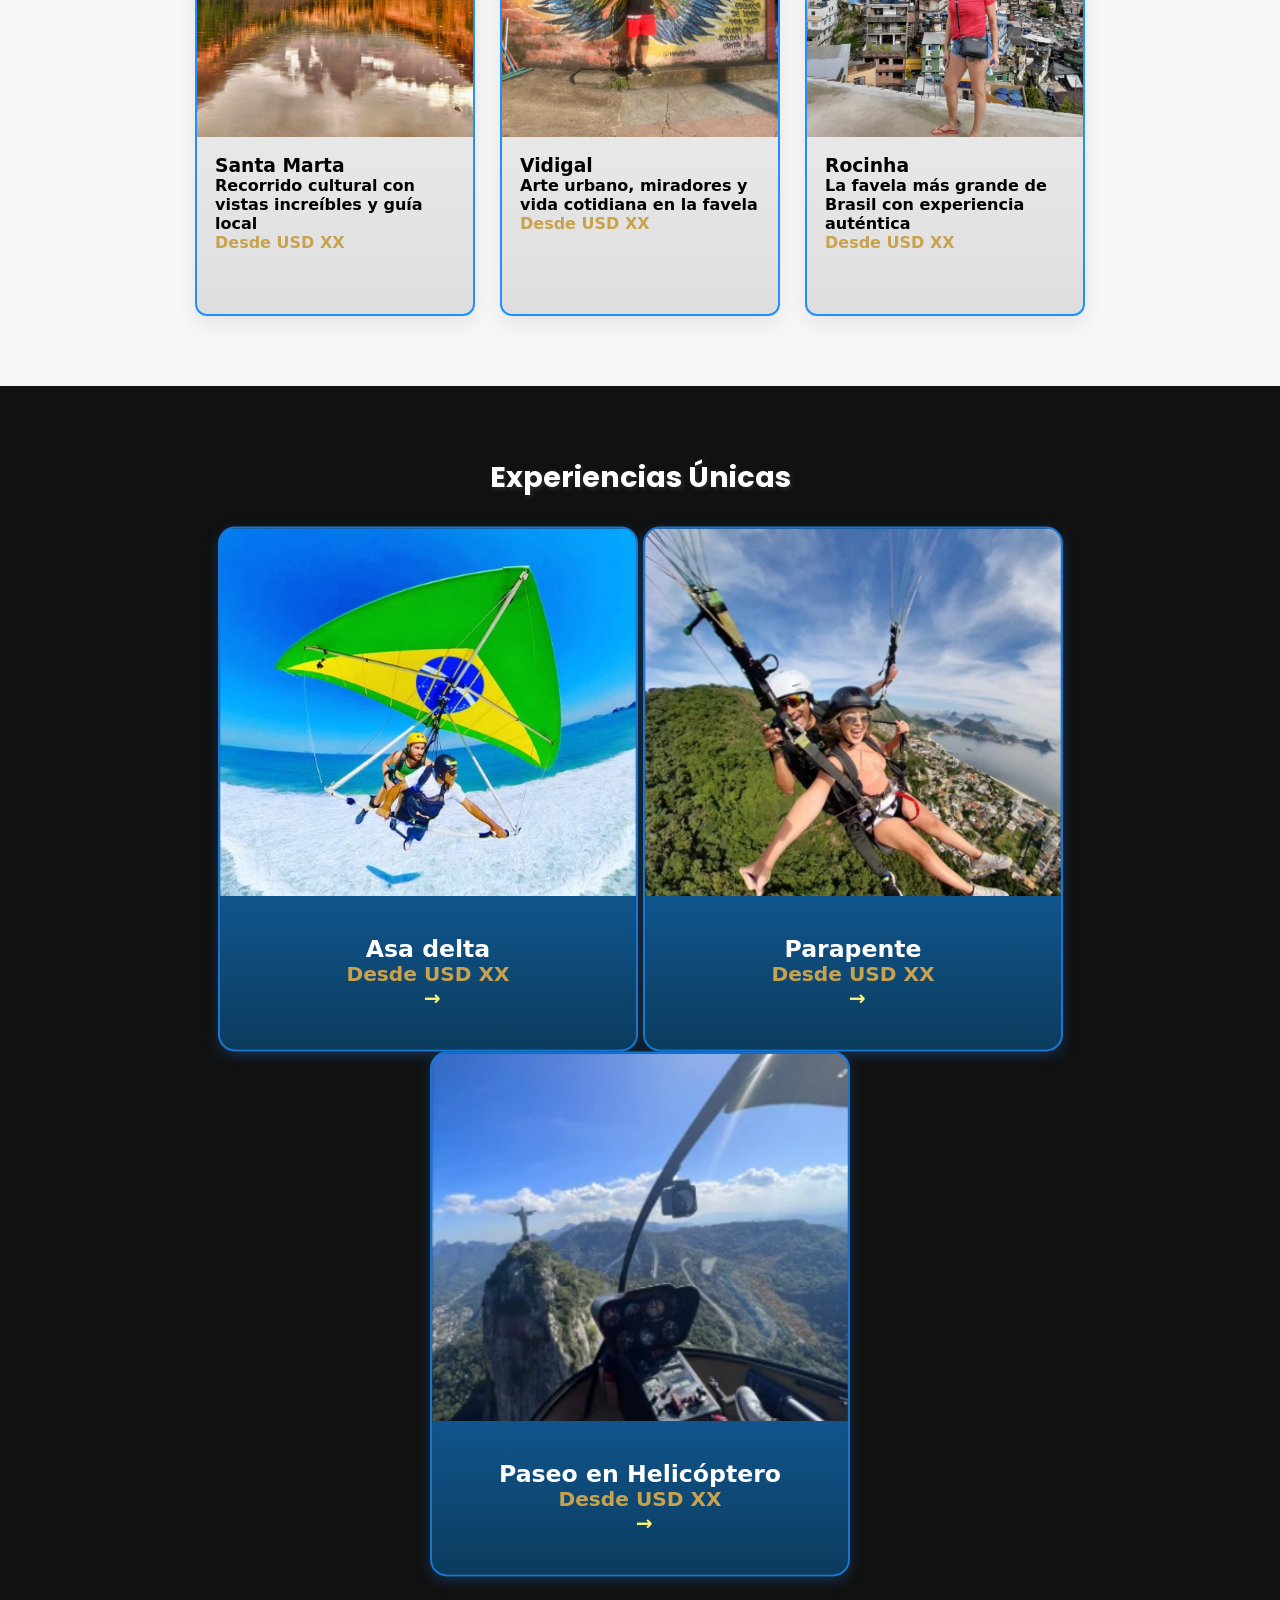
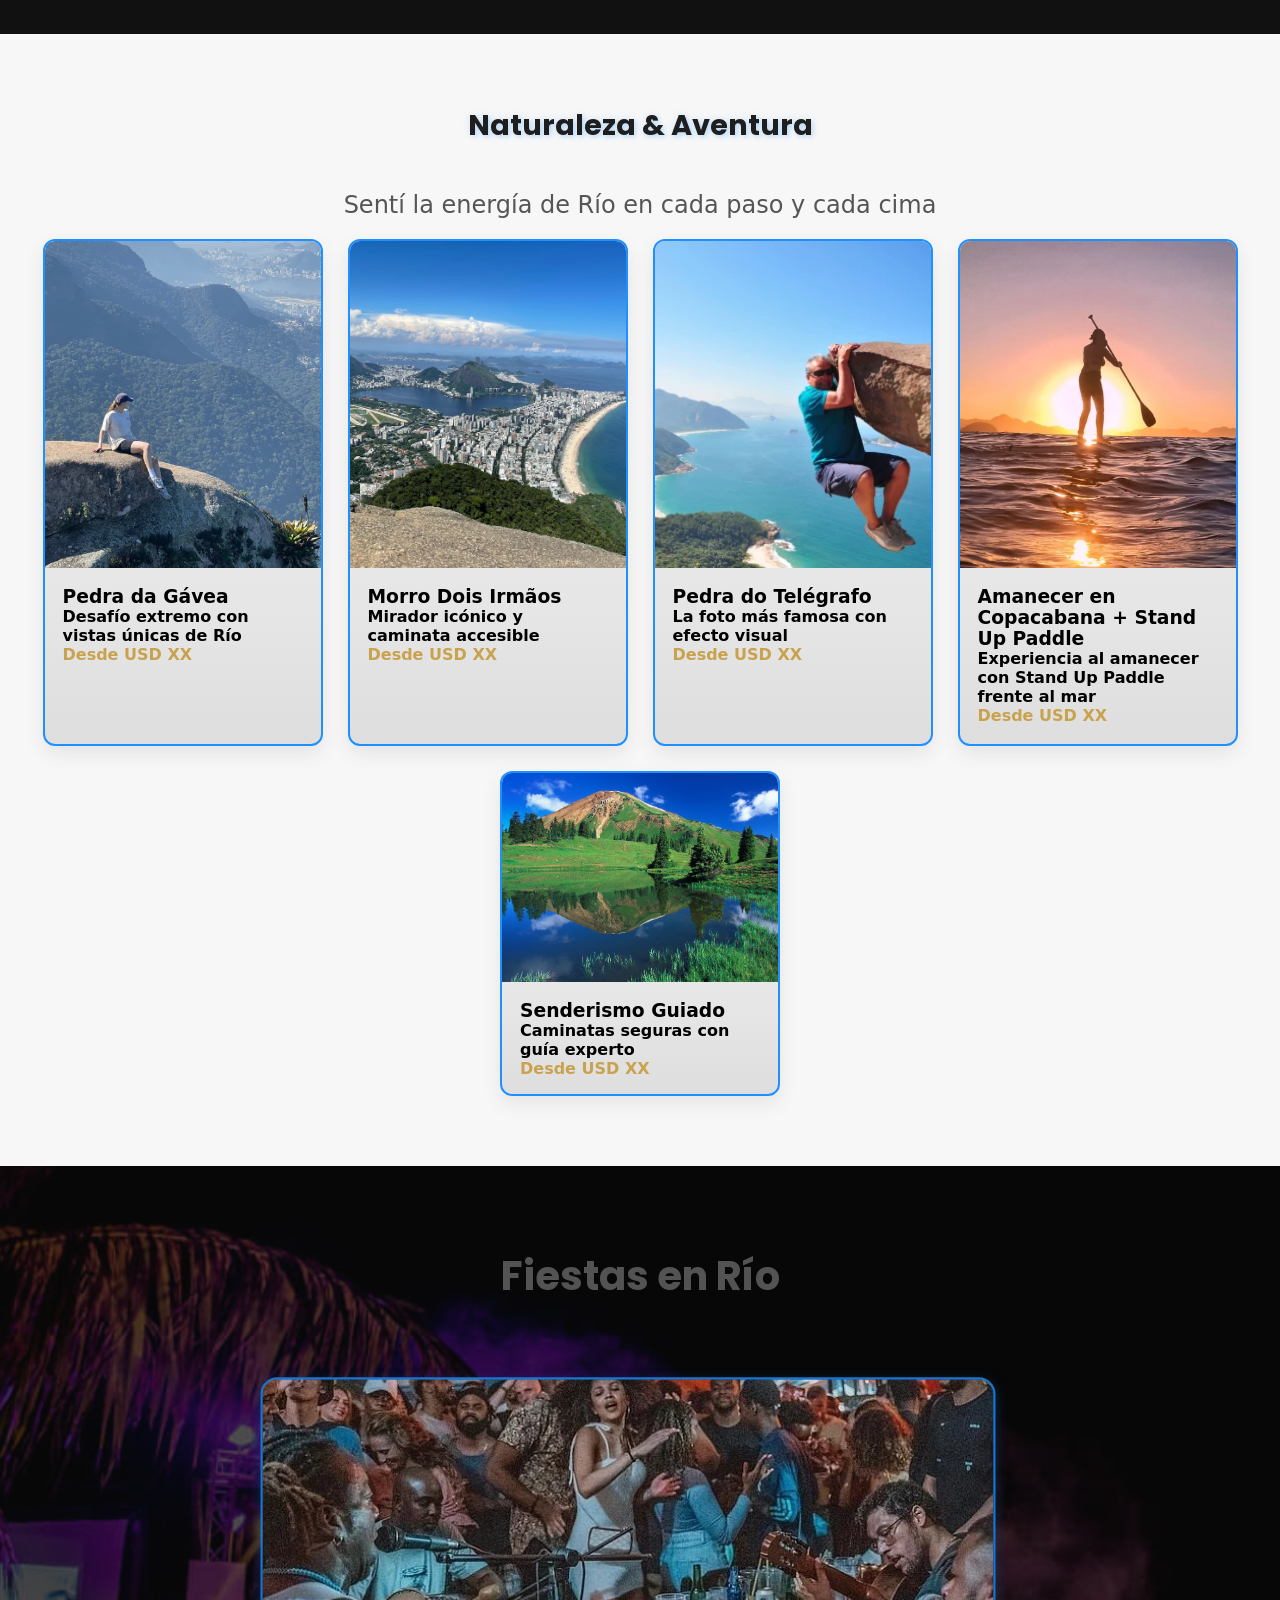
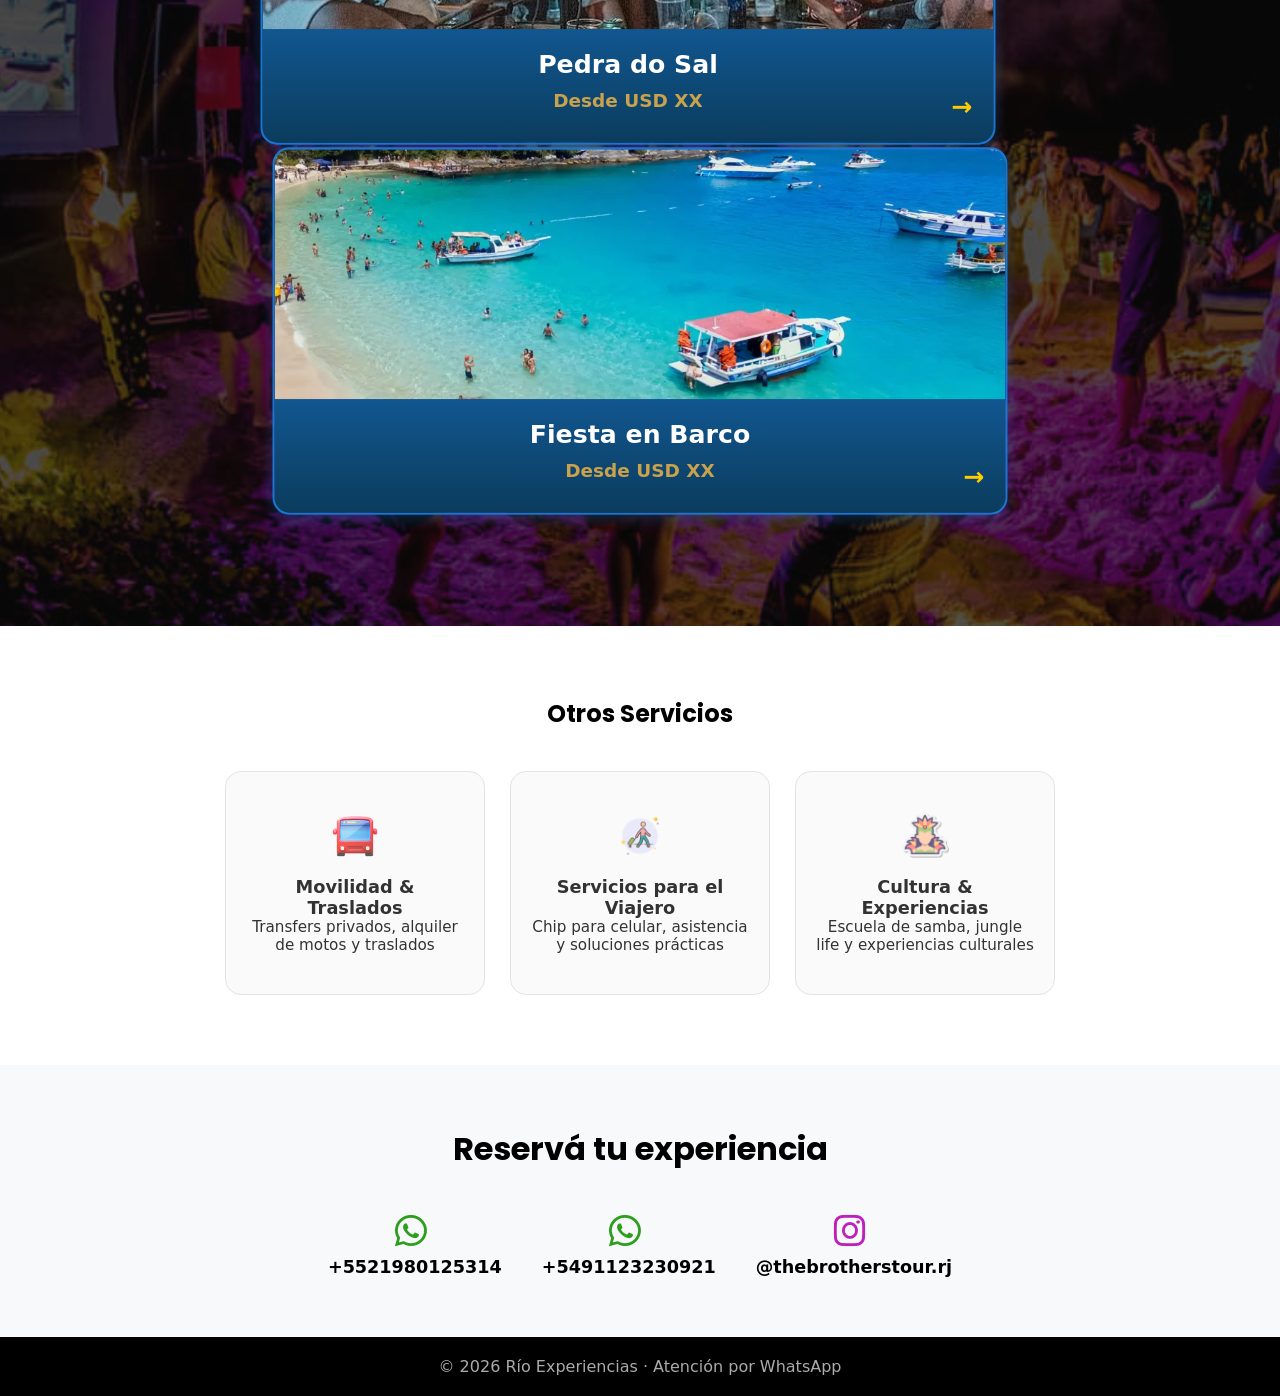
==== commit 09273216: "a" ====
--- a/index.html
+++ b/index.html
@@ -59,8 +59,8 @@
 
         <!-- PASEOS EN BARCO -->
         <section class="section section-secondary fondoSectionDestacadaUno" id="paseos">
-            <h2>Paseos en Barco</h2>
-            <p class="subtitle-section">Vive Río desde el agua y captura momentos únicos</p>
+            <h2>Recorré las Playas de Río en Barco</h2>
+            <p class="subtitle-section">Descubrí Río desde el mar y pisá la arena de sus playas más icónicas</p>
 
             <div class="cards">
 
@@ -168,7 +168,7 @@
         <!-- FAVELA TOUR -->
         <section class="section section-secondary">
             <h2>Tour guiado por la Favela</h2>
-            <p class="subtitle-section">Descubrí la cultura local y vivencias locales</p>
+            <p class="subtitle-section">Descubrí la cultura y vivencias locales</p>
 
             <div class="cards">
 
@@ -454,33 +454,23 @@
 
                 <!-- WhatsApp 1 -->
                 <div class="contact-item">
-                    <span class="contact-icon">💬</span>
-                    <p>
-                        <i class="fab fa-whatsapp contact-icon-wp"></i>
+                    <i class="fab fa-whatsapp contact-icon-wp"></i>
+                    <p>    
                         <a href="https://wa.me/5521980125314" target="_blank">+5521980125314</a>
                     </p>
                 </div>
 
                 <!-- WhatsApp 2 -->
                 <div class="contact-item">
-                    <span class="contact-icon">💬</span>
+                    <i class="fab fa-whatsapp contact-icon-wp"></i>
                     <p>
-                        <i class="fab fa-whatsapp contact-icon-wp"></i>
                         <a href="https://wa.me/5491123230921" target="_blank">+5491123230921</a>
                     </p>
                 </div>
-
-                <!-- Mail -->
-                <div class="contact-item">
-                    <span class="contact-icon">📧</span>
-                    <p><a href="mailto:Ventas@thebrotherstour.com.br">Ventas@thebrotherstour.com.br</a></p>
-                </div>
-
                 <!-- Instagram -->
                 <div class="contact-item">
-                    <span class="contact-icon">📸</span>
-                    <p>
-                        <i class="fab fa-instagram contact-icon-ig"></i>
+                    <i class="fab fa-instagram contact-icon-ig"></i>
+                    <p>    
                         <a href="https://www.instagram.com/thebrotherstour.rj" target="_blank">@thebrotherstour.rj</a>
                     </p>
                 </div>
--- a/css/styles.css
+++ b/css/styles.css
@@ -936,20 +936,7 @@
     gap: 8px;
 }
 
-/* Íconos generales */
-.contact-icon {
-    font-size: 2rem;
-    color: #1e90ff;
-    /* azul destacado */
-}
-
-/* Íconos dentro de p */
-.contact-icon-wp,
-.contact-icon-ig {
-    font-size: 1.5rem;
-    margin-right: 6px;
-    vertical-align: middle;
-}
+
 
 /* Links de contacto */
 .contact-item a {
@@ -965,14 +952,14 @@
 }
 
 .contact-icon-wp {
-    font-size: 30px;
+    font-size: 36px;
     color: #2d9e1e;
     margin-right: 8px;
     vertical-align: middle;
 }
 
 .contact-icon-ig {
-    font-size: 30px;
+    font-size: 36px;
     color: #bd20bd;
     margin-right: 8px;
     vertical-align: middle;
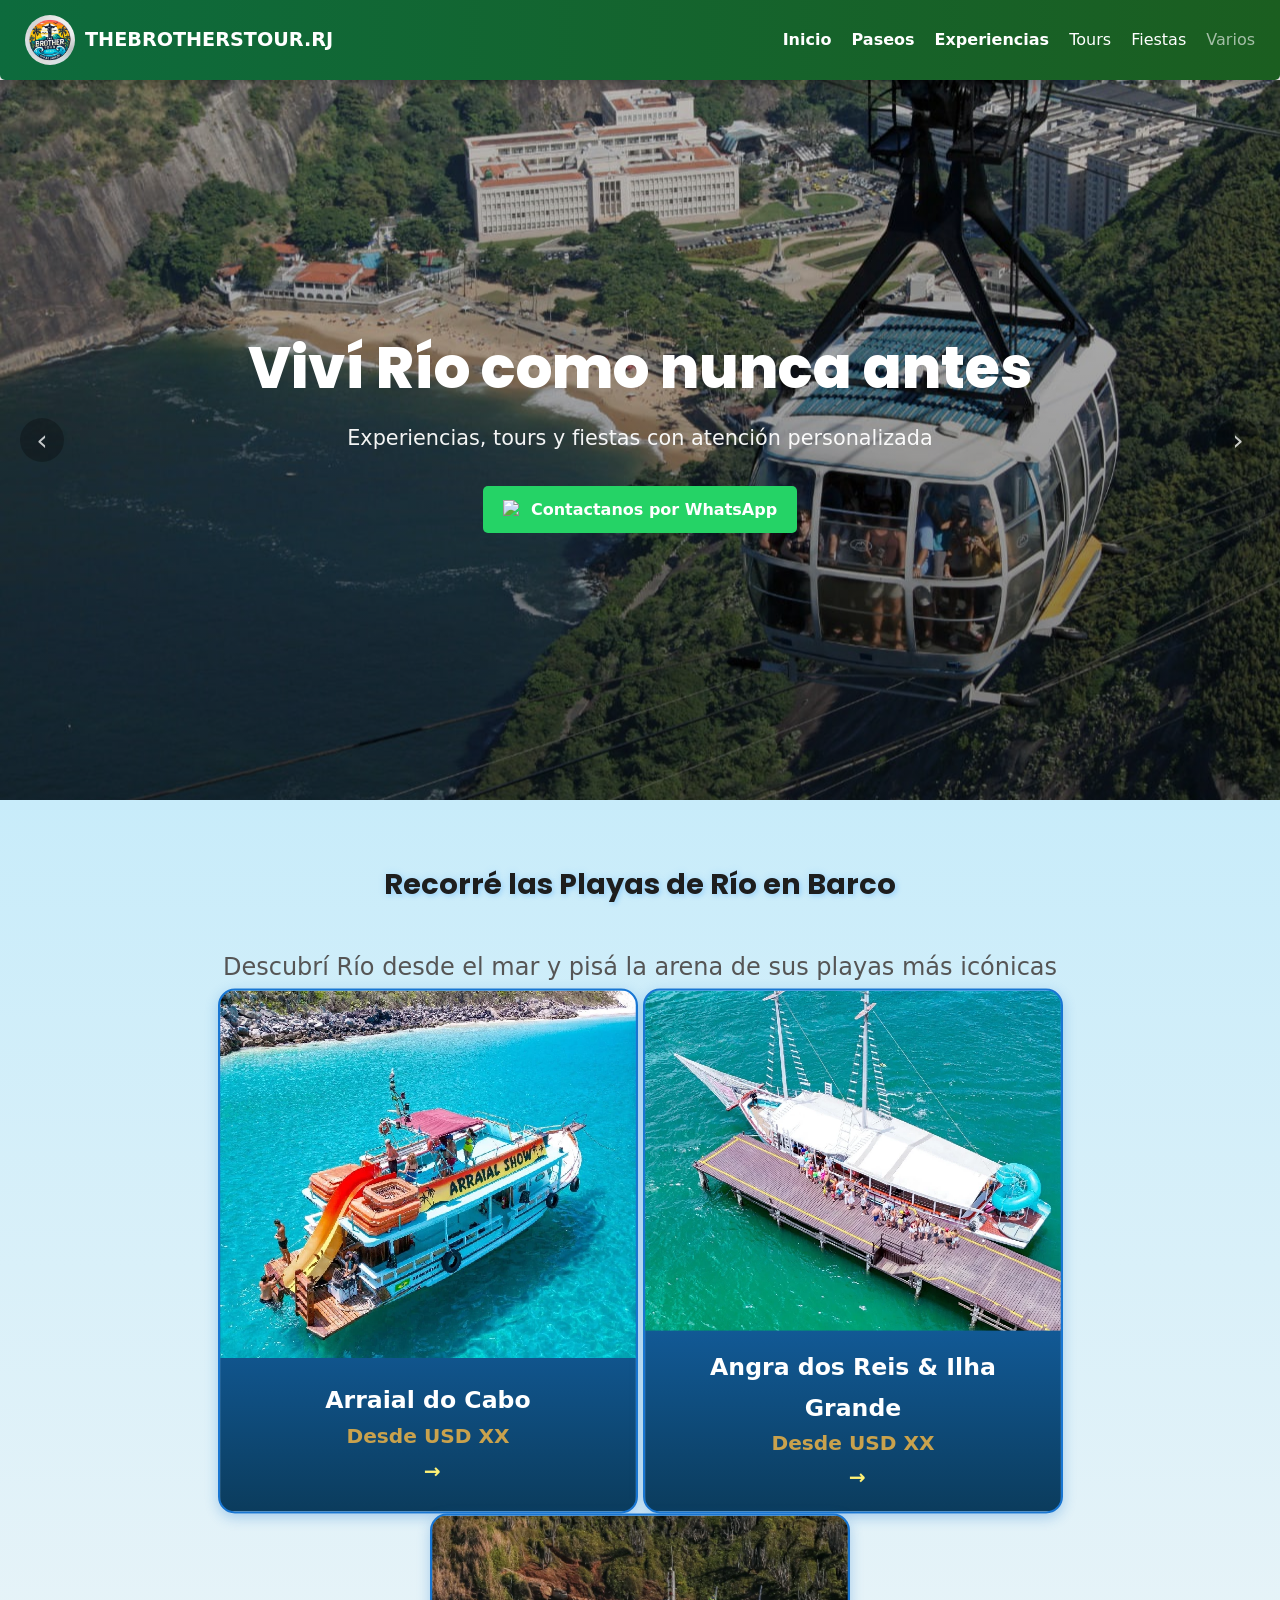
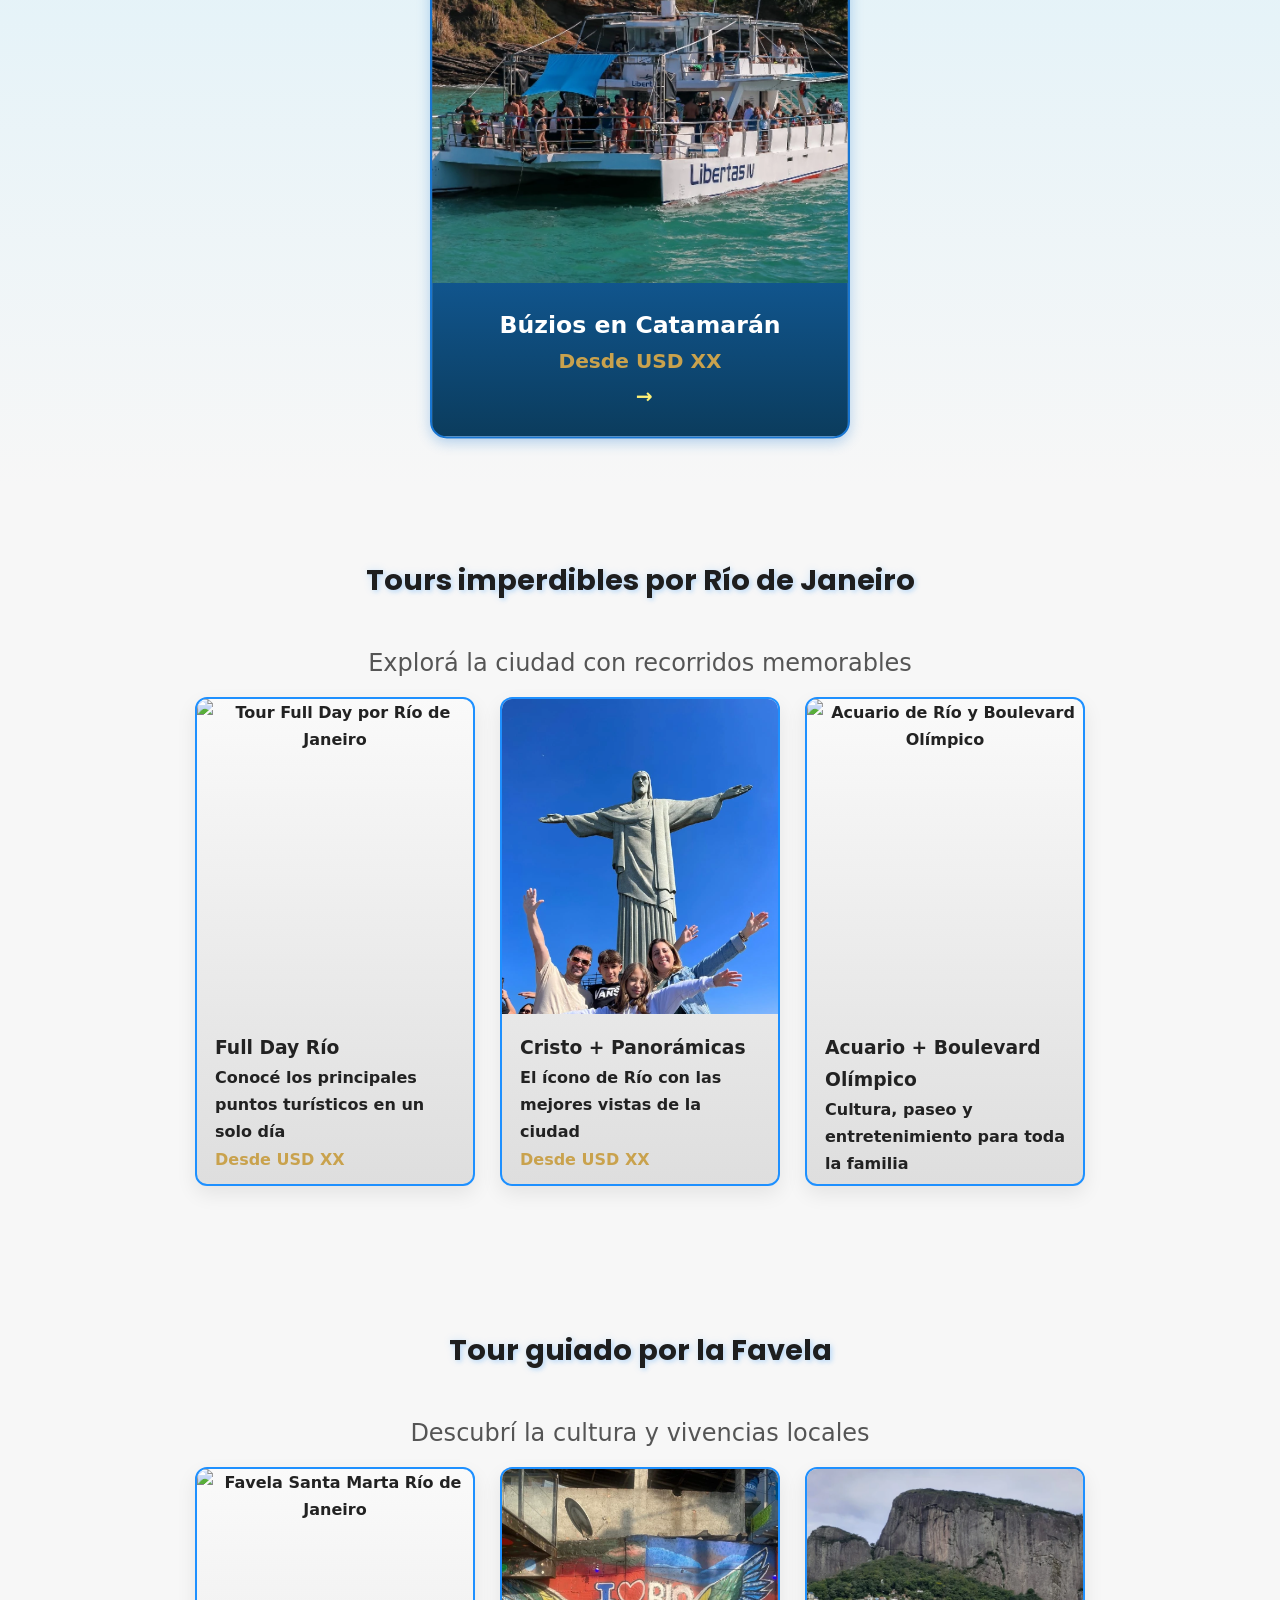
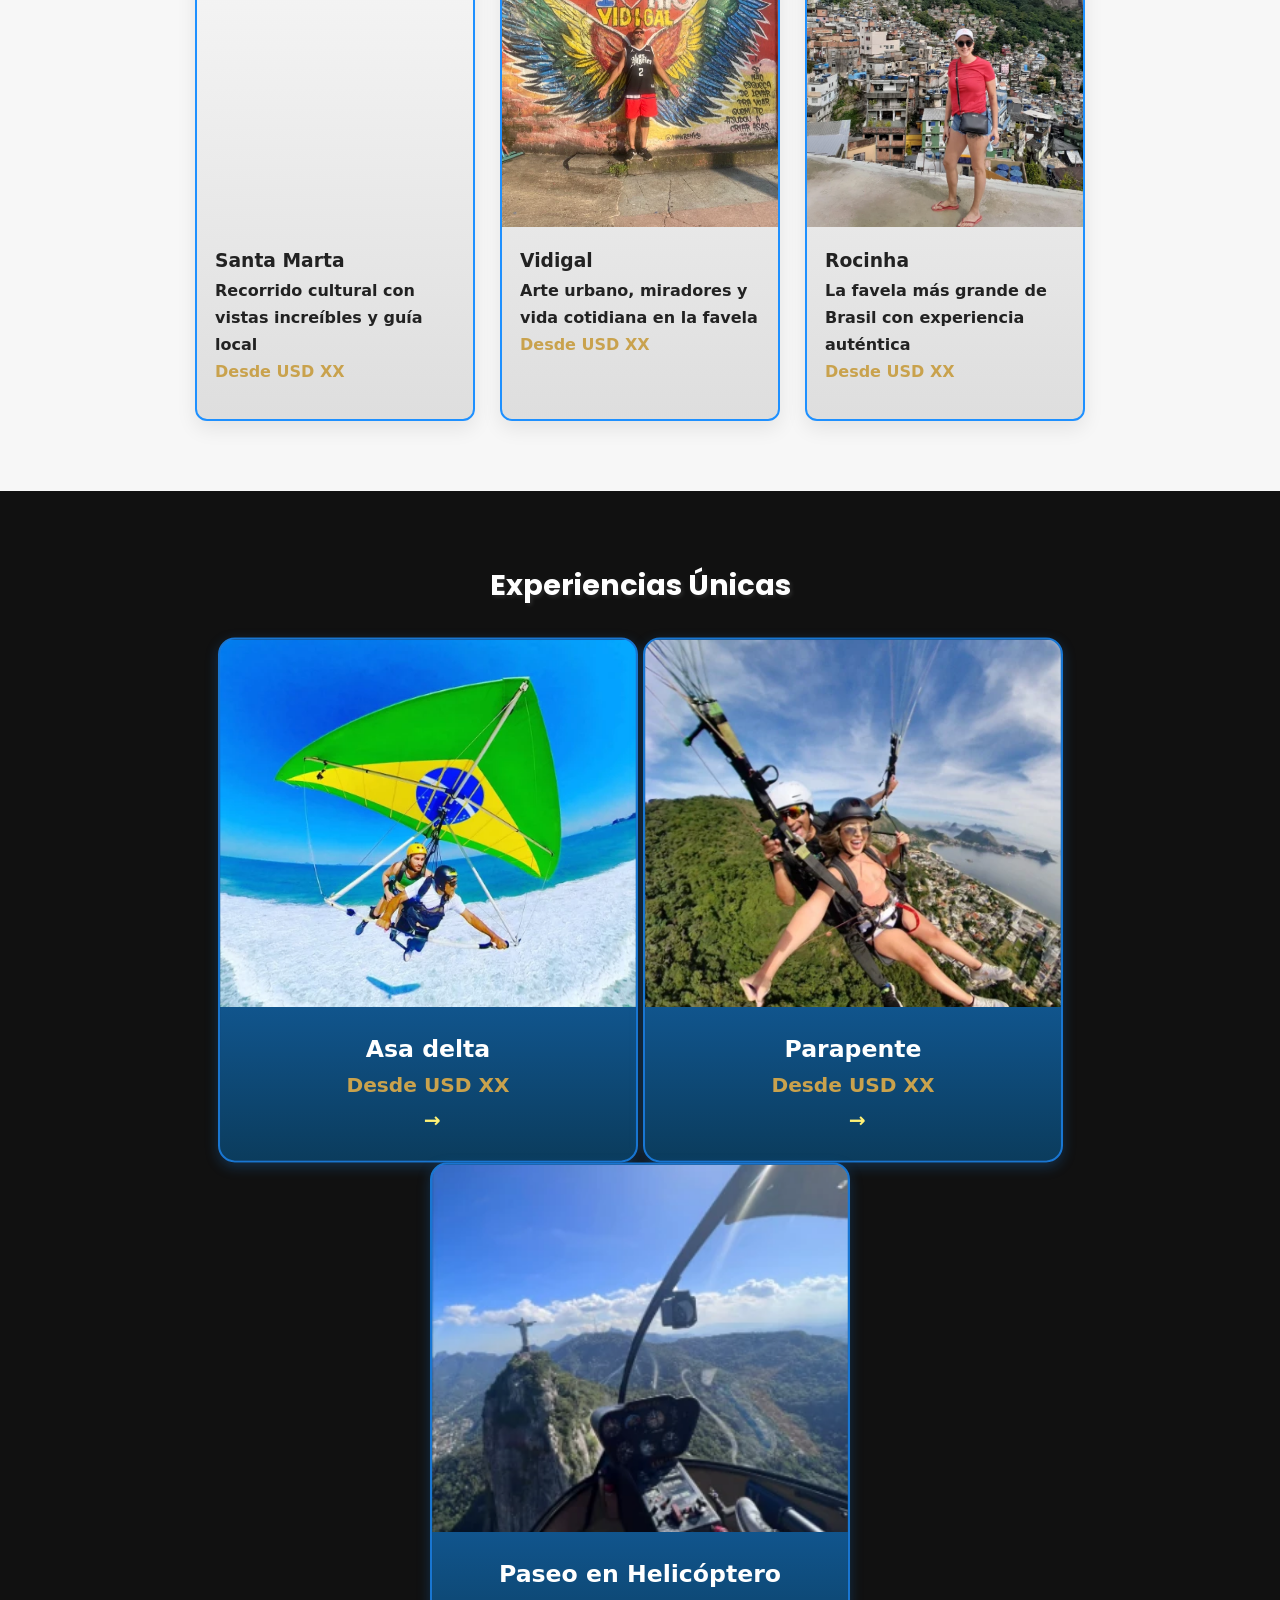
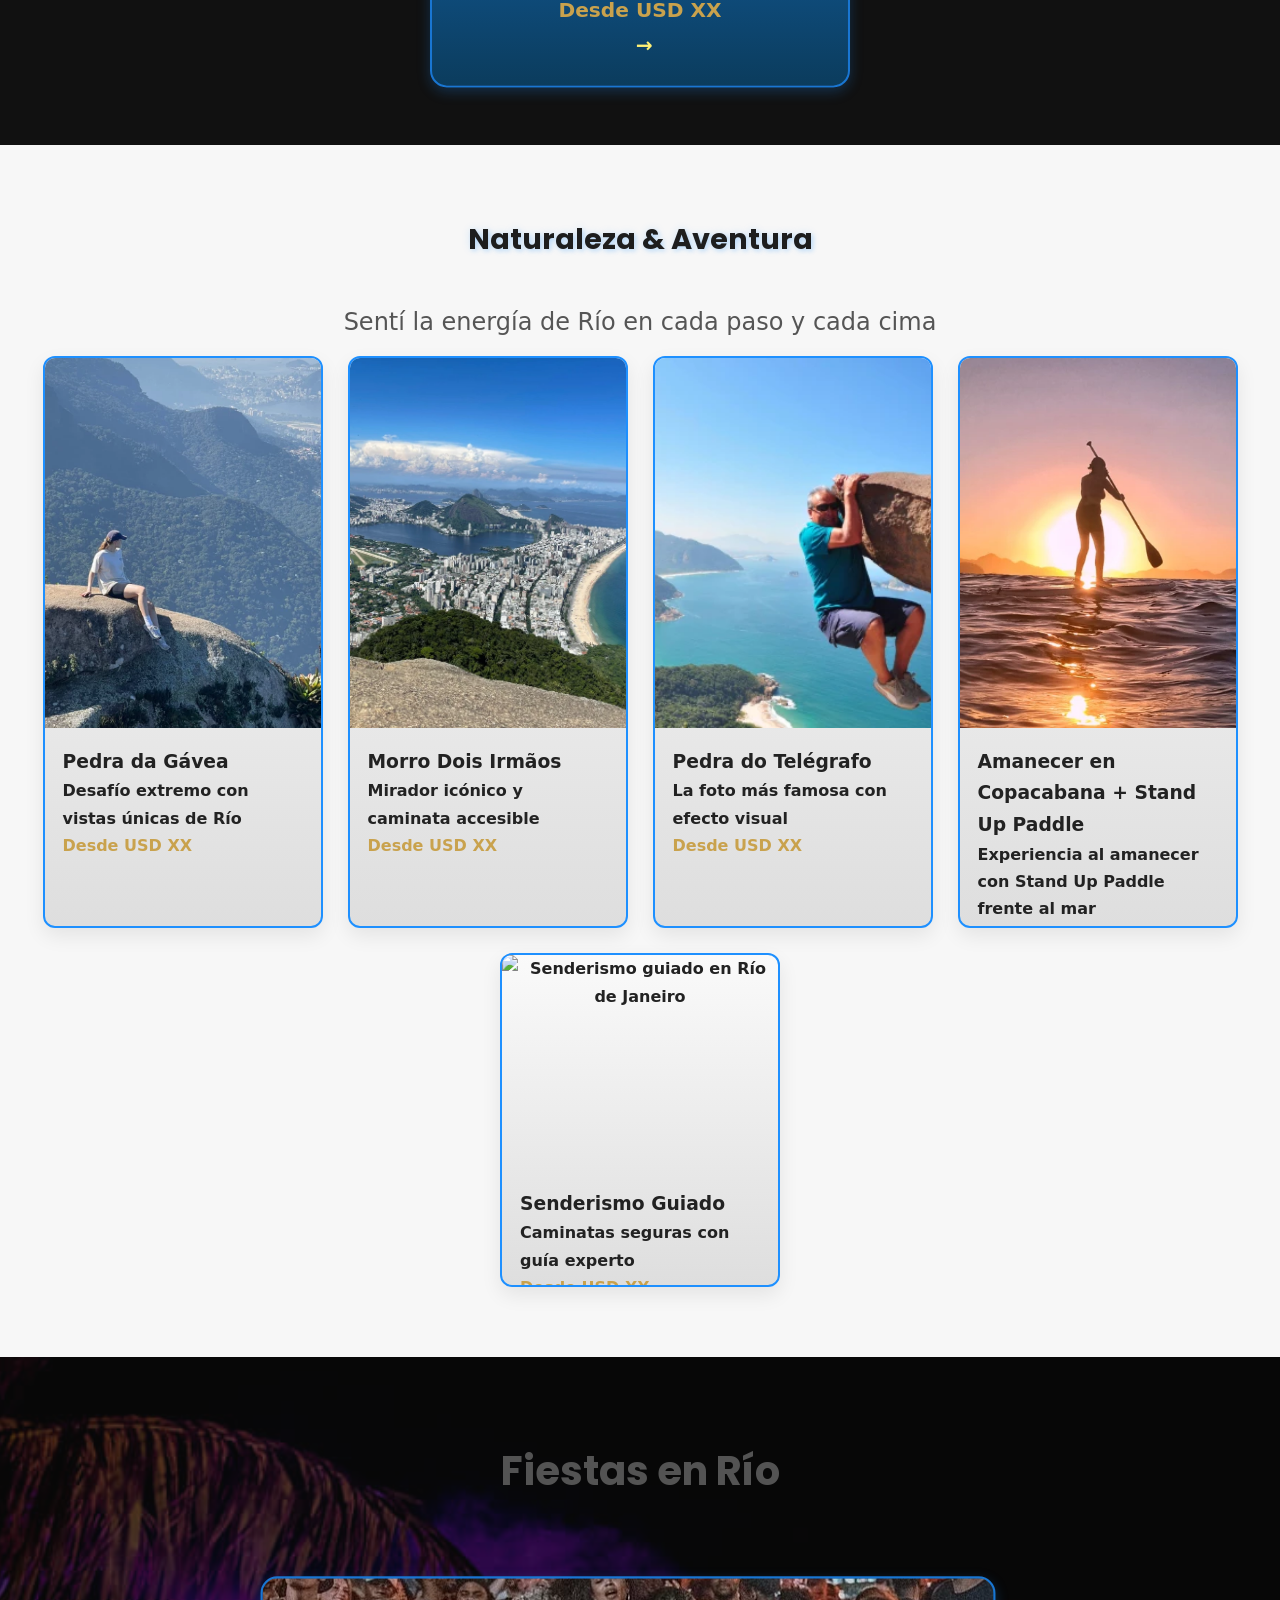
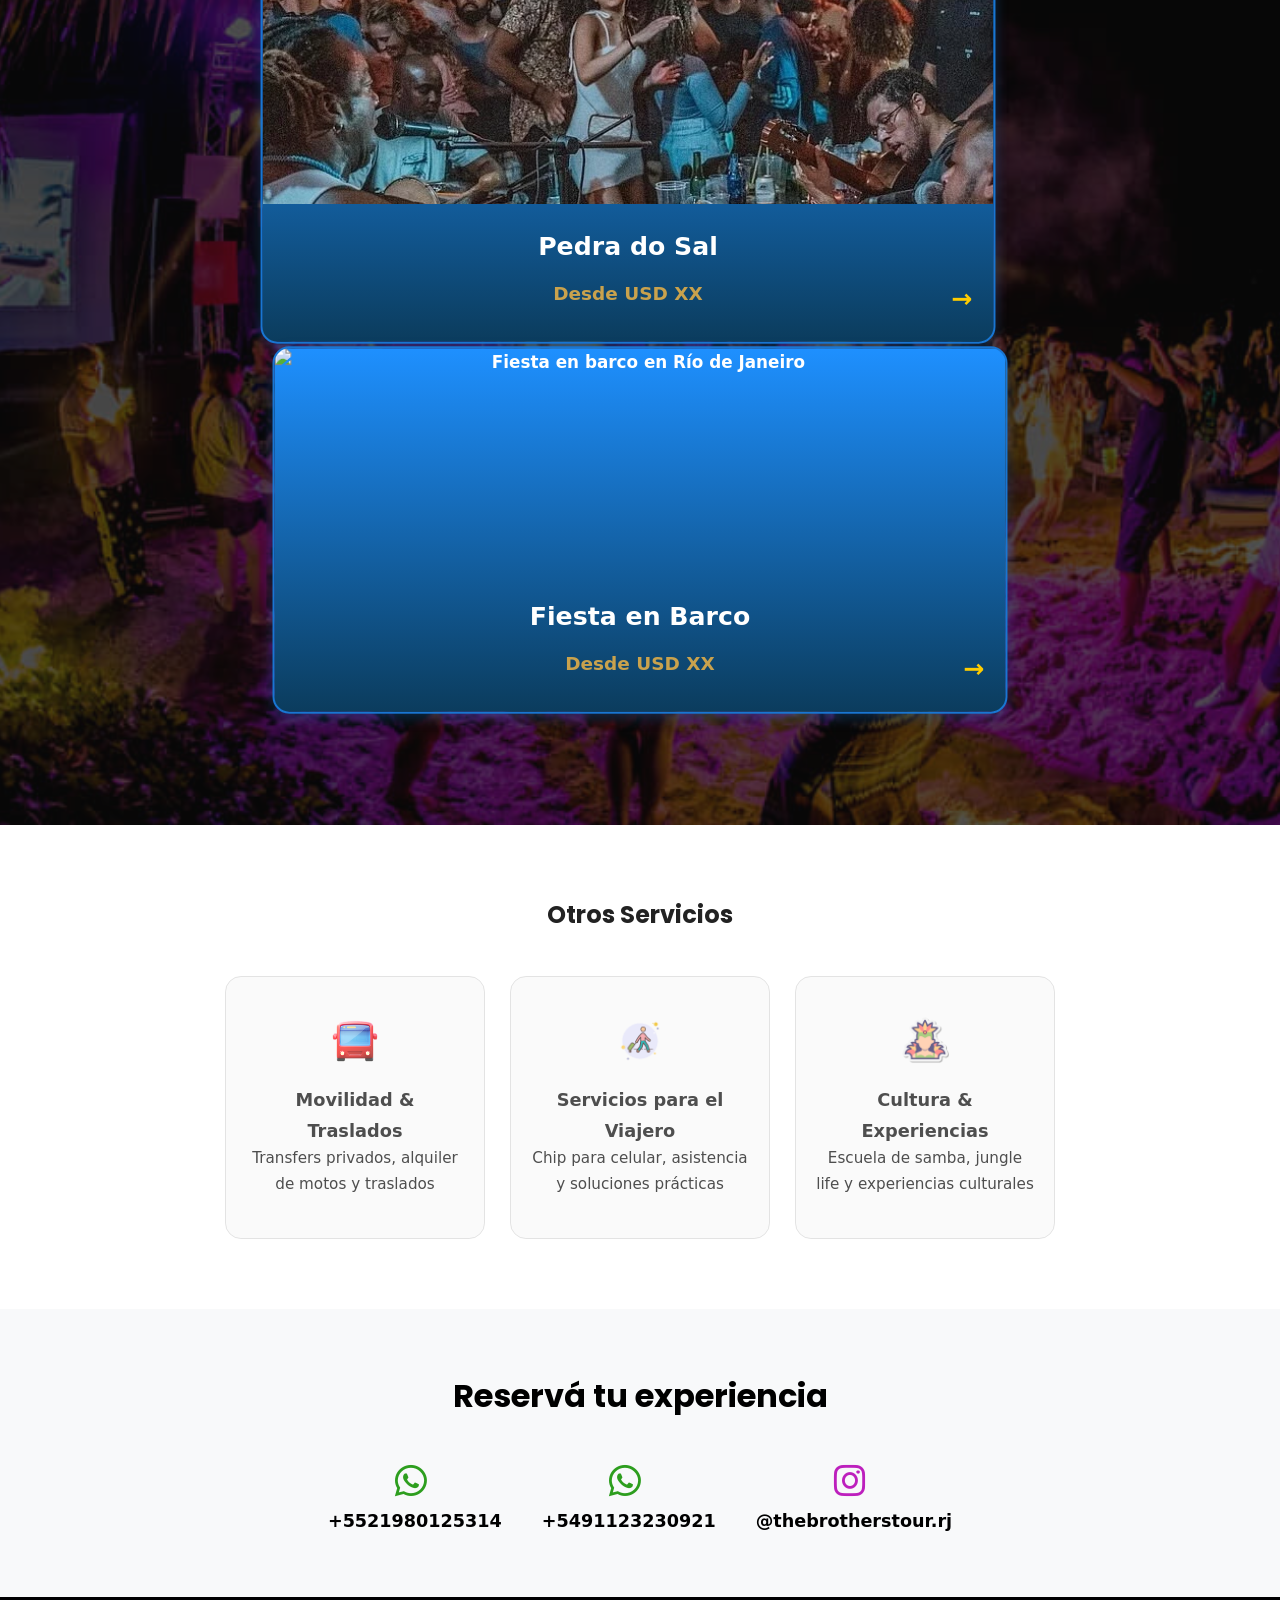
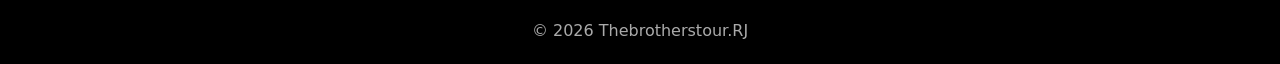
==== commit 0cd4a2f2: "fotospaseo" ====
--- a/index.html
+++ b/index.html
@@ -482,7 +482,7 @@
 
     <!-- FOOTER -->
     <footer class="footer">
-        <p>© 2026 Río Experiencias · Atención por WhatsApp</p>
+        <p>© 2026 Thebrotherstour.RJ  </p>
     </footer>
     <script src="./JS/main.js"></script>
 
--- a/css/styles.css
+++ b/css/styles.css
@@ -293,10 +293,13 @@
     margin-bottom: 40px;
     font-family: 'Poppins', sans-serif;
     font-size: 1.8rem;
-    color: #1e1e1e; /* gris oscuro para buena lectura */
+    color: #1e1e1e;
+    /* gris oscuro para buena lectura */
     text-shadow:
-        2px 2px 4px rgba(30,144,255,0.2), /* resplandor azul */
-        0 0 8px rgba(30,144,255,0.15);     /* segundo resplandor más suave */
+        2px 2px 4px rgba(30, 144, 255, 0.2),
+        /* resplandor azul */
+        0 0 8px rgba(30, 144, 255, 0.15);
+    /* segundo resplandor más suave */
 }
 
 /* Responsive para tablets/móviles */
@@ -803,26 +806,60 @@
 }
 
 /*seccin experiencias dentro de experiencias.html */
+/* ===================== RESET BÁSICO ===================== */
+* {
+    margin: 0;
+    padding: 0;
+    box-sizing: border-box;
+}
+
+body {
+    font-family: 'Poppins', sans-serif;
+    color: #222;
+    line-height: 1.7;
+    background-color: #fff;
+}
+
+/* ===================== SECCIONES ===================== */
+.fondoSectionDos {
+    box-shadow: inset 0 1px 0 rgba(0, 0, 0, 0.03);
+    background: linear-gradient(180deg, #f2f9f5 0%, #e3f3ea 100%);
+    border-radius: 20px;
+}
+
 .section-experiencias {
     max-width: 900px;
-    /* ancho máximo centralizado */
     margin: 60px auto;
-    /* separaciones arriba/abajo y centrado horizontal */
-    padding: 20px 20px;
+    padding: 20px;
+    border: 5px solid rgba(30, 144, 255, 0.2);
+    /* borde azul eléctrico */
+    border-radius: 20px;
+    box-shadow: inset 0 1px 0 rgba(0, 0, 0, 0.03), 0 8px 15px rgba(0, 0, 0, 0.1);
+    transition: transform 0.3s ease, box-shadow 0.3s ease;
+
+}
+
+.section-experiencias:hover {
+    transform: translateY(-5px);
+    box-shadow: 0 15px 25px rgba(0, 0, 0, 0.2);
 }
 
 .section-experiencias h3 {
     text-align: center;
     font-size: 2rem;
     font-weight: 700;
-    margin-bottom: 20px;
-    color: #222;
-    /* puedes usar color principal del sitio */
+    margin-bottom: 40px;
+    font-family: 'Poppins', sans-serif;
+    color: #1e1e1e;
+    text-shadow:
+        2px 2px 4px rgba(30, 144, 255, 0.2),
+        /* resplandor azul */
+        0 0 8px rgba(30, 144, 255, 0.15);
 }
 
 .section-experiencias p {
     font-size: 1.1rem;
-    line-height: 1.6;
+    line-height: 1.7;
     margin-bottom: 15px;
     color: #333;
 }
@@ -834,15 +871,15 @@
 }
 
 .section-experiencias ul li {
-    margin-bottom: 10px;
-    font-size: 1rem;
+    margin-bottom: 12px;
+    font-size: 1.05rem;
     color: #444;
 }
 
+/* ===================== SLIDER DE IMÁGENES ===================== */
 .section-experiencias .experience-slider {
     position: relative;
     margin: 30px auto;
-    /* ✅ auto, no 0 */
     overflow: hidden;
     border-radius: 10px;
 }
@@ -850,21 +887,26 @@
 .section-experiencias .experience-slider .slide {
     display: none;
     width: 100%;
+    opacity: 0;
+    transform: scale(0.95);
+    transition: opacity 0.5s ease-in-out, transform 0.5s ease-in-out;
 }
 
 .section-experiencias .experience-slider .slide.active {
     display: block;
+    opacity: 1;
+    transform: scale(1);
 }
 
 .section-experiencias .experience-slider img {
     width: 100%;
     height: 100%;
-    /* ✅ no auto */
     display: block;
     object-fit: cover;
     border-radius: 10px;
 }
 
+/* Flechas slider */
 .section-experiencias .experience-slider .slide-nav {
     position: absolute;
     top: 50%;
@@ -876,6 +918,7 @@
     padding: 5px 15px;
     cursor: pointer;
     border-radius: 5px;
+    z-index: 2;
 }
 
 .section-experiencias .experience-slider .slide-nav.prev {
@@ -886,11 +929,10 @@
     right: 10px;
 }
 
+/* ===================== BOTONES ===================== */
 .section-experiencias .btn-whatsapp {
     display: table;
-    /* permite centrar con margin auto */
     margin: 20px auto 0;
-    /* centrado horizontal, separacion arriba */
     background: #25d366;
     color: #fff;
     padding: 15px 30px;
@@ -898,11 +940,46 @@
     font-weight: 700;
     text-decoration: none;
     text-align: center;
-    transition: 0.3s;
+    transition: 0.3s ease, transform 0.3s ease;
 }
 
 .section-experiencias .btn-whatsapp:hover {
     background: #1ebe57;
+    transform: scale(1.05);
+}
+
+/* Botón dorado opcional */
+.precio-dorado {
+    color: #ffd700;
+    font-weight: 700;
+    font-size: 1.2rem;
+    display: block;
+    margin-top: 10px;
+    text-align: center;
+}
+
+.cuerpoPages {
+    
+    background: linear-gradient(to bottom, #dff3e4 0%, #ffffff 50%, #e9f8ed 100%);
+    font-family: 'Poppins', sans-serif;
+}
+
+
+/* ===================== RESPONSIVE ===================== */
+@media(max-width: 768px) {
+    .section-experiencias {
+        margin: 40px 20px;
+        padding: 15px;
+    }
+
+    .section-experiencias h3 {
+        font-size: 1.7rem;
+    }
+
+    .section-experiencias p,
+    .section-experiencias ul li {
+        font-size: 1rem;
+    }
 }
 
 /*contacto sction*/
